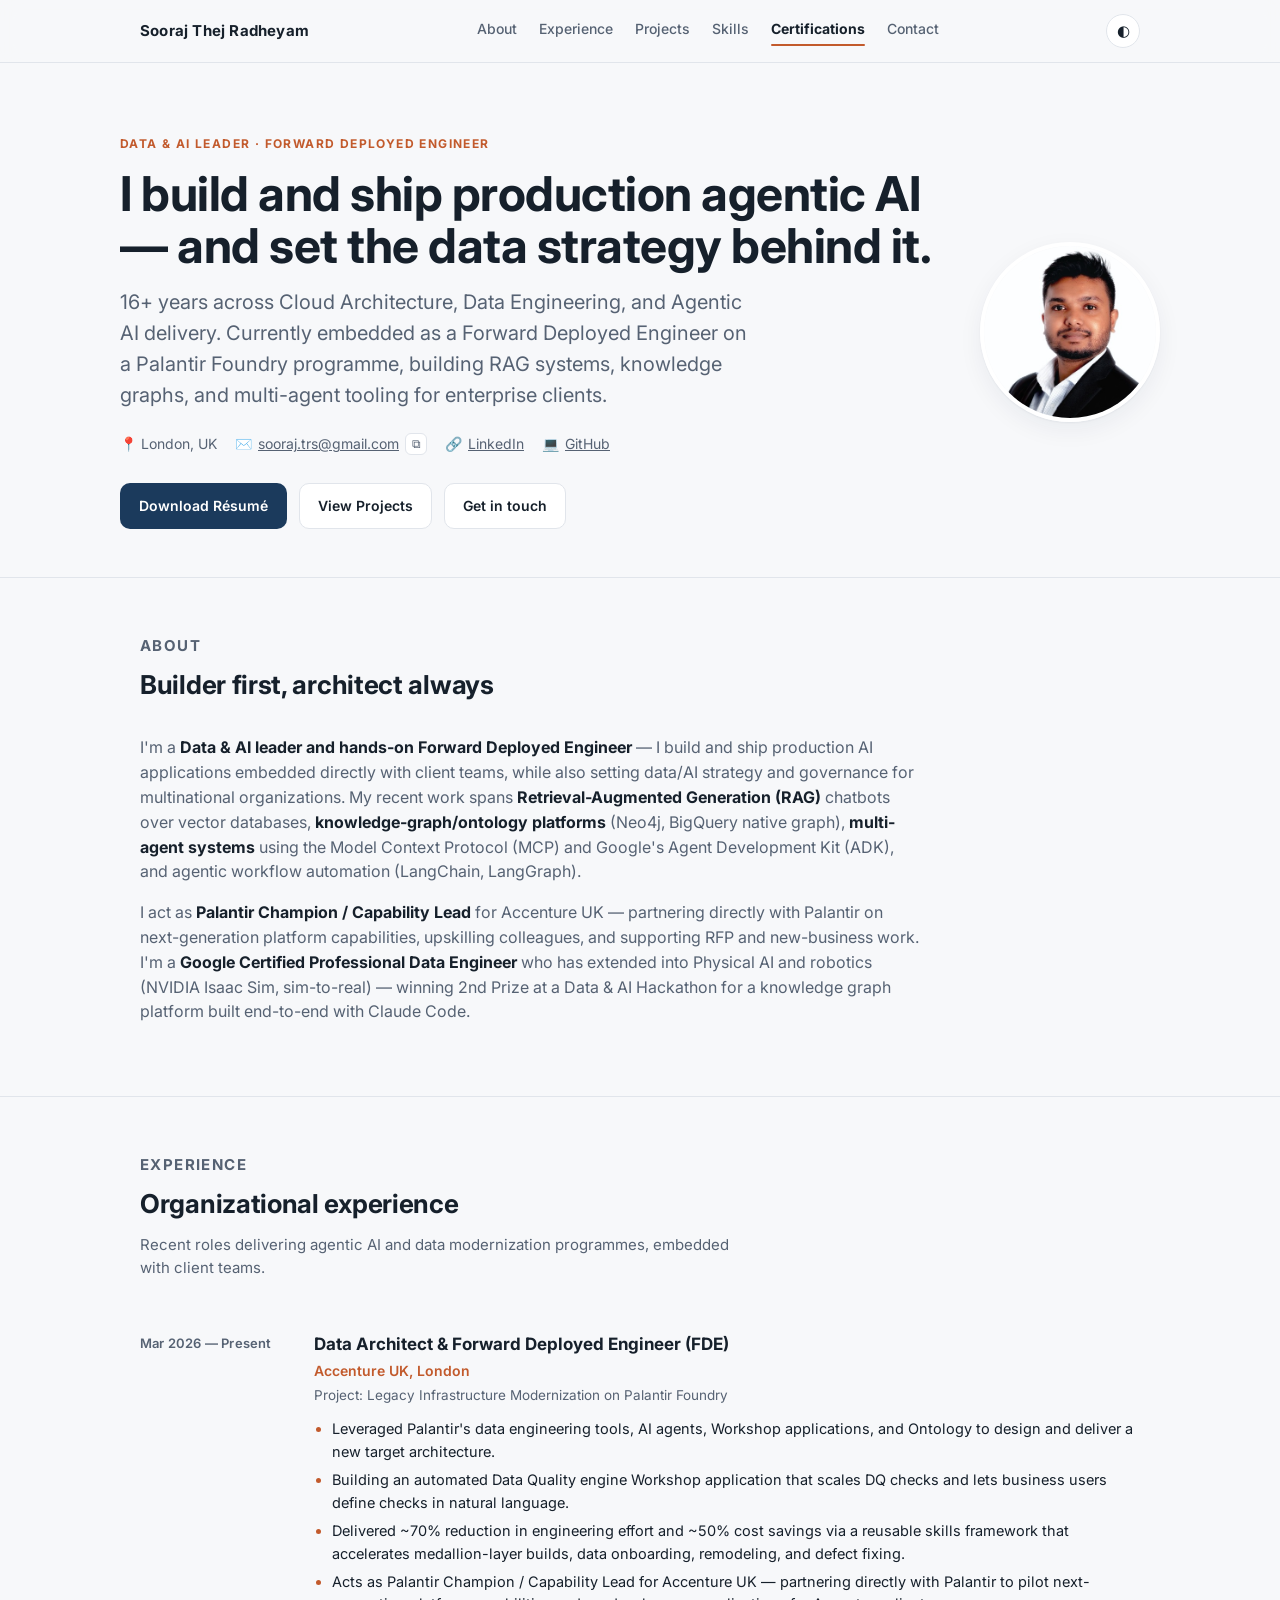
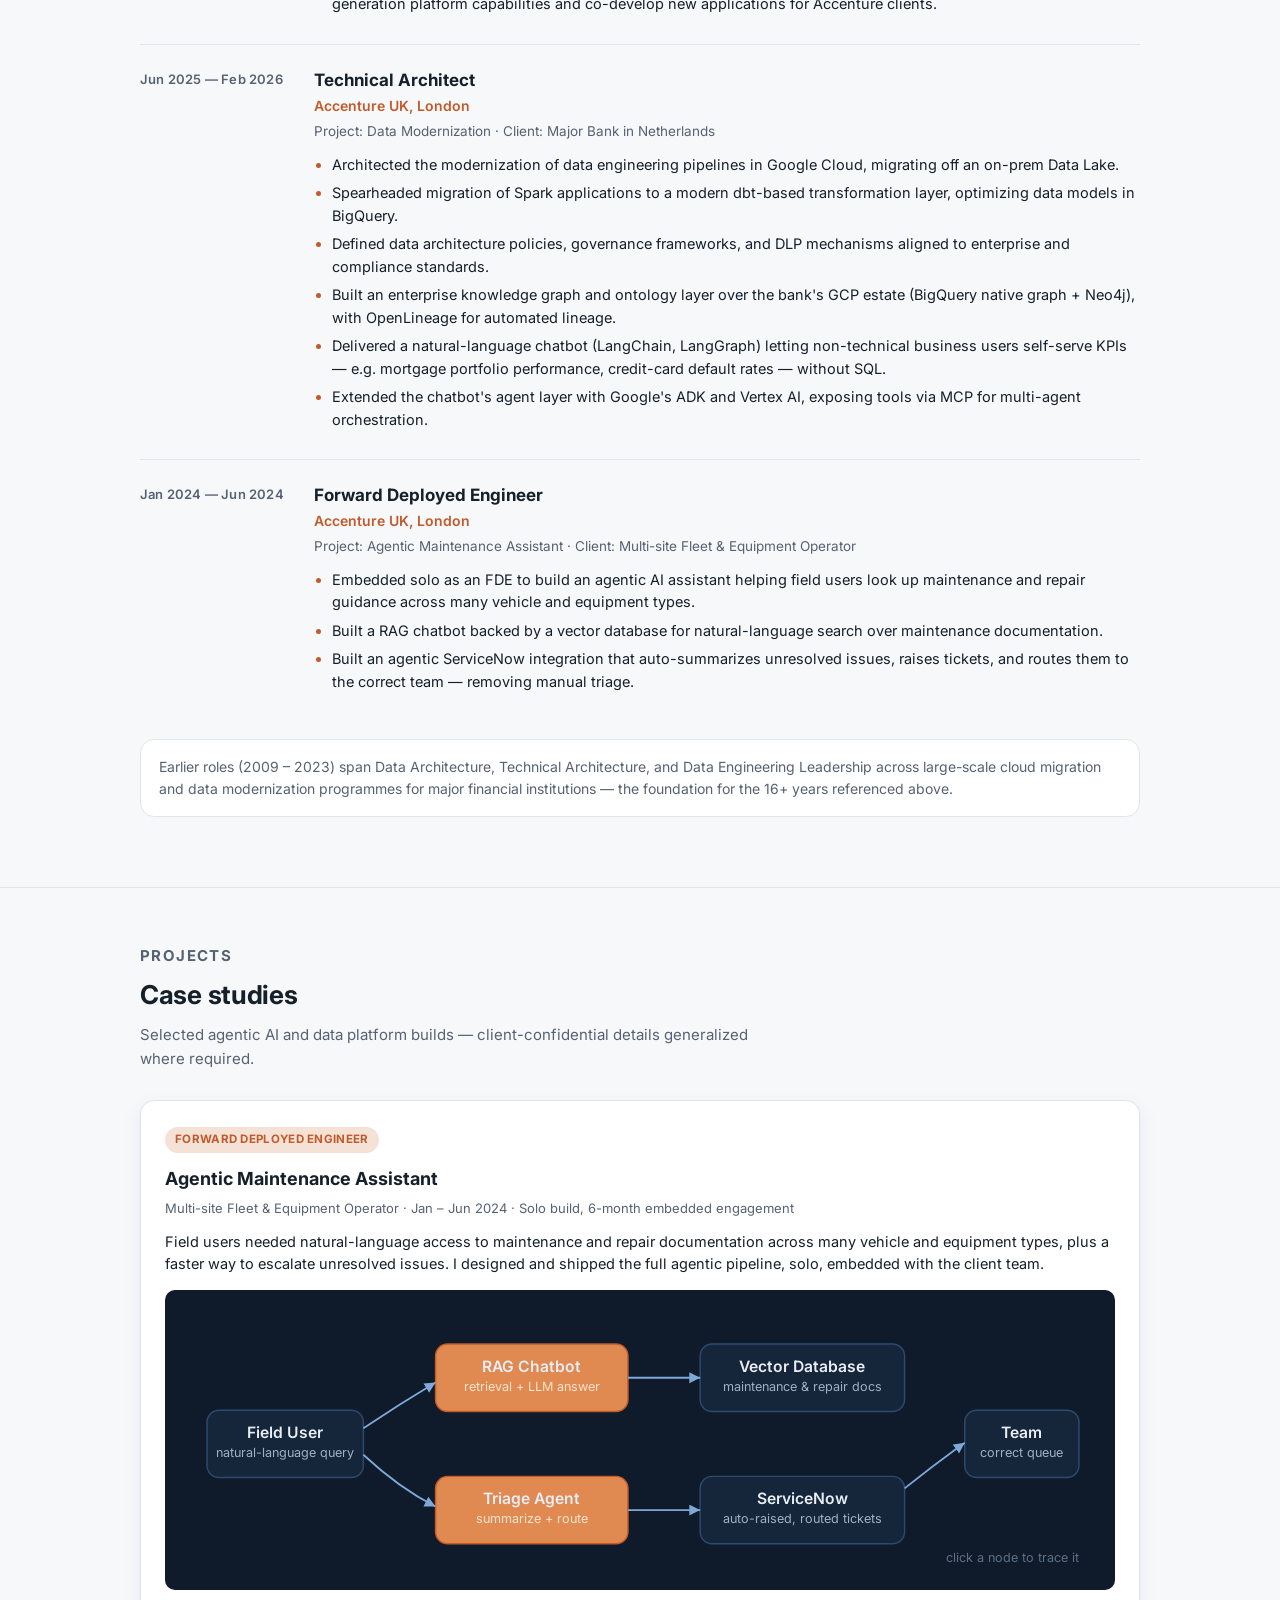
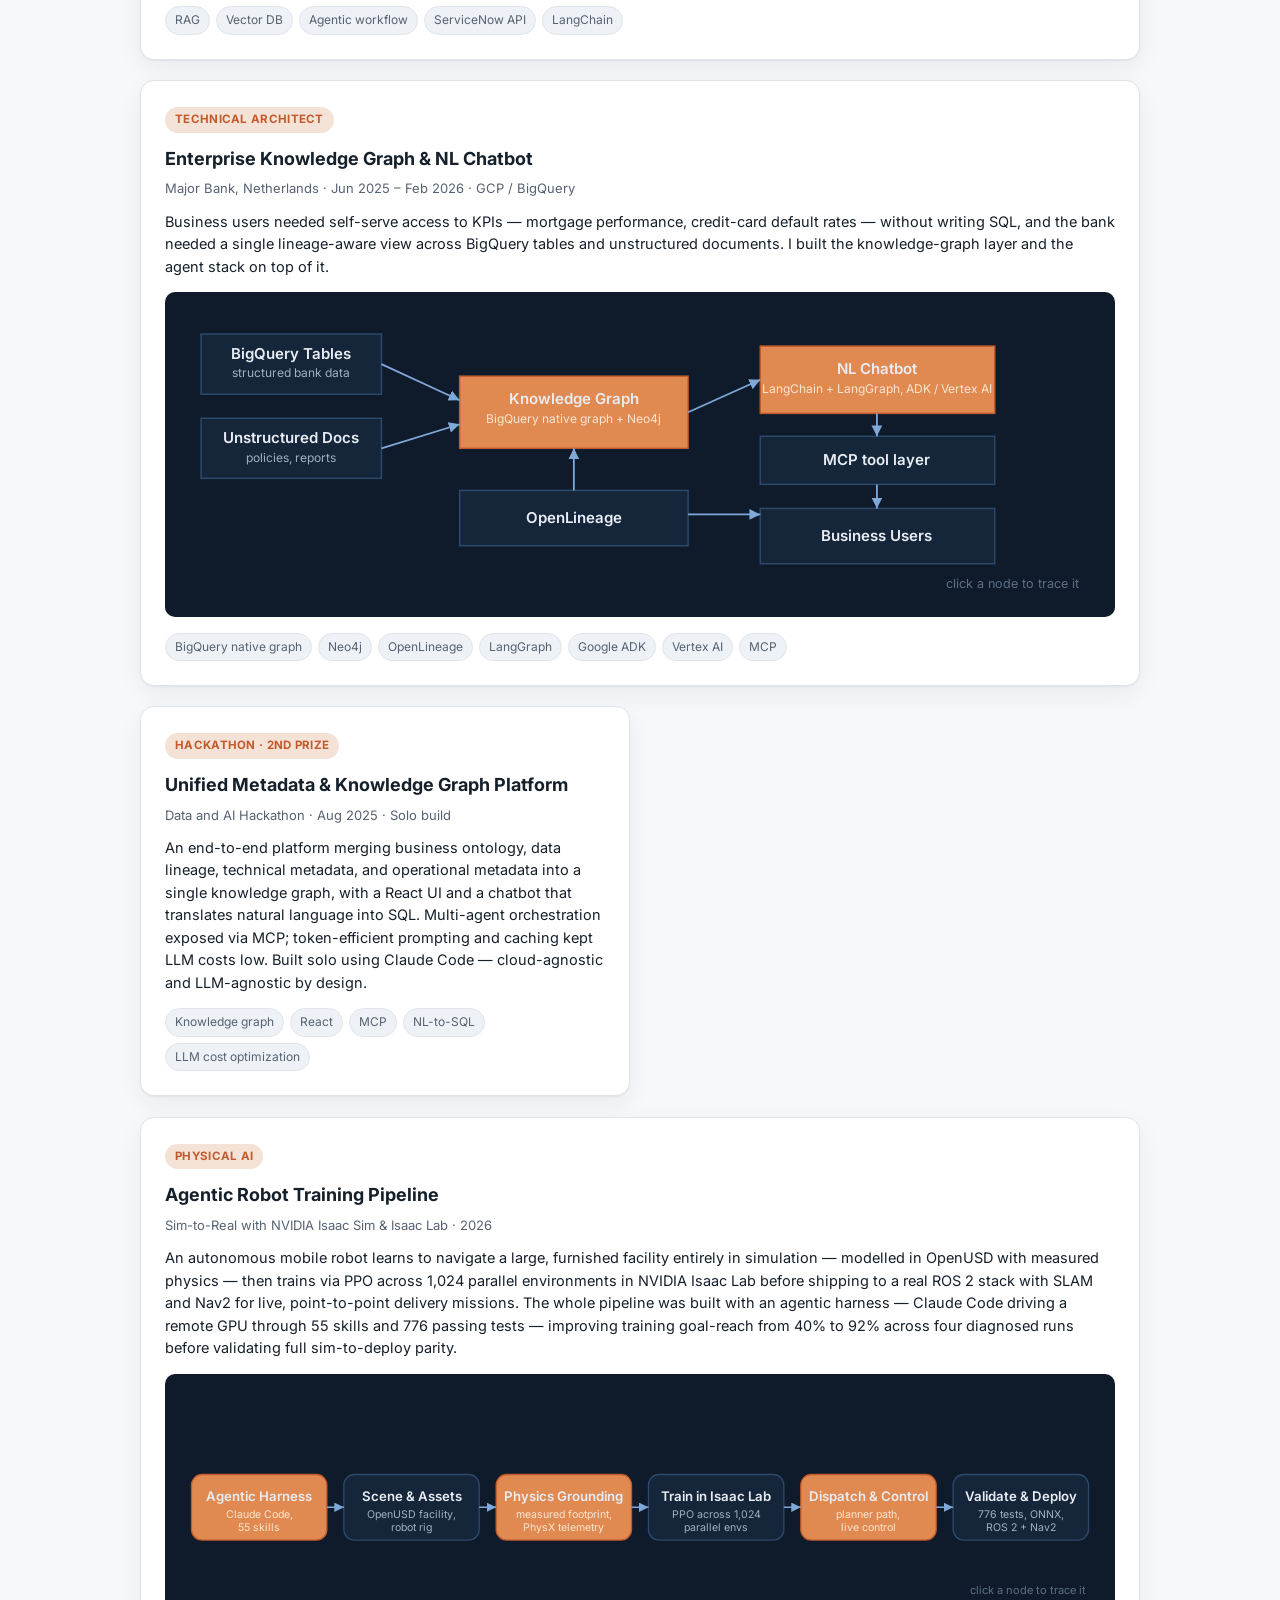
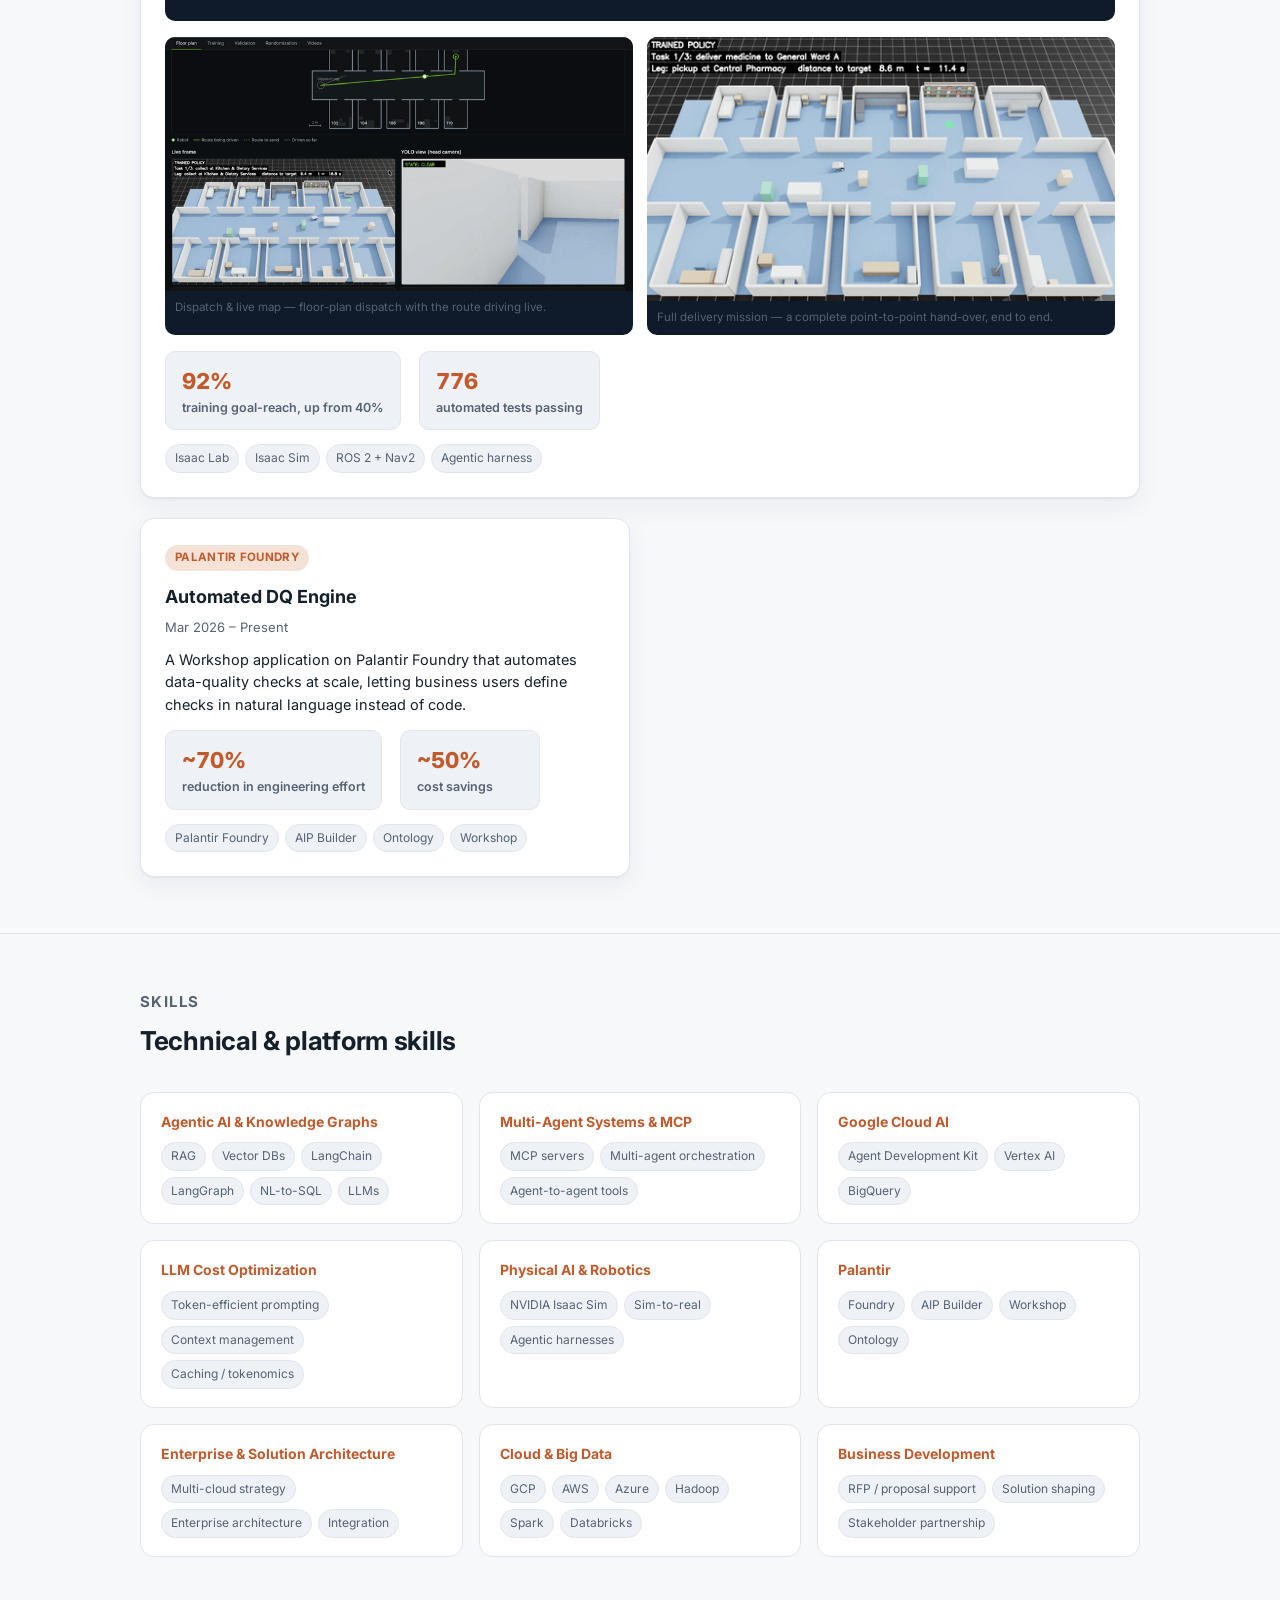
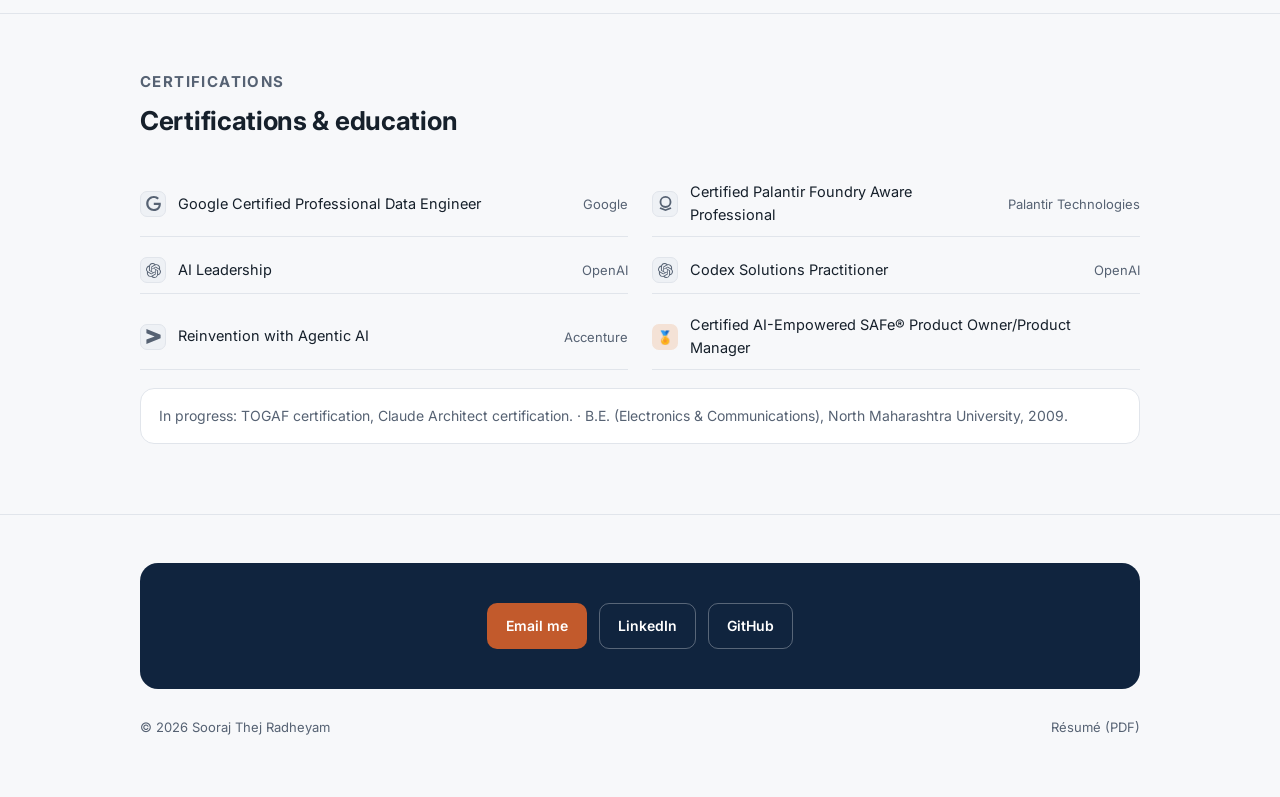
==== index.html @ cfb19b8a "Remove "Let's talk" tagline from contact footer Dropped the heading and role-availability blurb, cen" ====
<!doctype html>
<html lang="en">
<head>
<meta charset="UTF-8" />
<meta name="viewport" content="width=device-width, initial-scale=1" />
<title>Sooraj Thej Radheyam — Data &amp; AI Leader / Forward Deployed Engineer</title>
<meta name="description" content="Portfolio of Sooraj Thej Radheyam: Data &amp; AI leader and Forward Deployed Engineer building agentic AI, knowledge graphs, and cloud data platforms." />
<link rel="preconnect" href="https://fonts.googleapis.com">
<link rel="preconnect" href="https://fonts.gstatic.com" crossorigin>
<link href="https://fonts.googleapis.com/css2?family=Inter:wght@400;500;600;700;800&display=swap" rel="stylesheet">
<link rel="stylesheet" href="styles.css" />
</head>
<body>

<nav class="nav">
  <div class="nav-inner">
    <a class="nav-brand" href="#top">Sooraj Thej Radheyam</a>
    <button class="nav-toggle" id="navToggle" aria-label="Toggle menu">☰</button>
    <ul class="nav-links" id="navLinks">
      <li><a href="#about">About</a></li>
      <li><a href="#experience">Experience</a></li>
      <li><a href="#projects">Projects</a></li>
      <li><a href="#skills">Skills</a></li>
      <li><a href="#certifications">Certifications</a></li>
      <li><a href="#contact">Contact</a></li>
    </ul>
    <button class="theme-toggle" id="themeToggle" aria-label="Toggle dark mode">◐</button>
  </div>
</nav>

<main id="top">

  <section class="hero wrap">
    <div class="hero-grid">
      <div class="hero-copy reveal">
        <p class="eyebrow">Data &amp; AI Leader · Forward Deployed Engineer</p>
        <h1>I build and ship production agentic&nbsp;AI — and set the data strategy behind it.</h1>
        <p class="role">16+ years across Cloud Architecture, Data Engineering, and Agentic AI delivery. Currently embedded as a Forward Deployed Engineer on a Palantir Foundry programme, building RAG systems, knowledge graphs, and multi-agent tooling for enterprise clients.</p>
        <div class="hero-meta">
          <span>📍 London, UK</span>
          <span>✉️ <a href="mailto:sooraj.trs@gmail.com">sooraj.trs@gmail.com</a> <button type="button" class="copy-btn" data-copy="sooraj.trs@gmail.com" aria-label="Copy email address">⧉</button></span>
          <span>🔗 <a href="https://www.linkedin.com/in/sooraj-thej-radheyam/" target="_blank" rel="noopener">LinkedIn</a></span>
          <span>💻 <a href="https://github.com/soorajtrs" target="_blank" rel="noopener">GitHub</a></span>
        </div>
        <div class="hero-actions">
          <a class="btn btn-primary" href="assets/resume.pdf" target="_blank" rel="noopener">Download Résumé</a>
          <a class="btn btn-ghost" href="#projects">View Projects</a>
          <a class="btn btn-ghost" href="#contact">Get in touch</a>
        </div>
      </div>
      <div class="hero-photo reveal" style="transition-delay:.12s;">
        <img src="assets/profile.jpg" alt="Portrait of Sooraj Thej Radheyam" width="220" height="220" />
      </div>
    </div>
  </section>

  <section id="about">
    <div class="wrap">
      <div class="section-head reveal">
        <p class="eyebrow">About</p>
        <h2>Builder first, architect always</h2>
      </div>
      <p class="lede">
        I'm a <strong>Data &amp; AI leader and hands-on Forward Deployed Engineer</strong> — I build and ship
        production AI applications embedded directly with client teams, while also setting data/AI strategy and
        governance for multinational organizations. My recent work spans <strong>Retrieval-Augmented Generation
        (RAG)</strong> chatbots over vector databases, <strong>knowledge-graph/ontology platforms</strong> (Neo4j,
        BigQuery native graph), <strong>multi-agent systems</strong> using the Model Context Protocol (MCP) and
        Google's Agent Development Kit (ADK), and agentic workflow automation (LangChain, LangGraph).
      </p>
      <p class="lede" style="margin-top:14px;">
        I act as <strong>Palantir Champion / Capability Lead</strong> for Accenture UK — partnering directly with
        Palantir on next-generation platform capabilities, upskilling colleagues, and supporting RFP and new-business
        work. I'm a
        <strong>Google Certified Professional Data Engineer</strong> who has extended into Physical AI and robotics
        (NVIDIA Isaac Sim, sim-to-real) — winning 2nd Prize at a Data &amp; AI Hackathon for a knowledge graph
        platform built end-to-end with Claude Code.
      </p>
    </div>
  </section>

  <section id="experience">
    <div class="wrap">
      <div class="section-head reveal">
        <p class="eyebrow">Experience</p>
        <h2>Organizational experience</h2>
        <p>Recent roles delivering agentic AI and data modernization programmes, embedded with client teams.</p>
      </div>

      <div class="timeline">
        <div class="tl-item reveal">
          <div class="tl-date">Mar 2026 — Present</div>
          <div>
            <p class="tl-role">Data Architect &amp; Forward Deployed Engineer (FDE)</p>
            <p class="tl-org">Accenture UK, London</p>
            <p class="tl-client">Project: Legacy Infrastructure Modernization on Palantir Foundry</p>
            <ul>
              <li>Leveraged Palantir's data engineering tools, AI agents, Workshop applications, and Ontology to design and deliver a new target architecture.</li>
              <li>Building an automated Data Quality engine Workshop application that scales DQ checks and lets business users define checks in natural language.</li>
              <li>Delivered ~70% reduction in engineering effort and ~50% cost savings via a reusable skills framework that accelerates medallion-layer builds, data onboarding, remodeling, and defect fixing.</li>
              <li>Acts as Palantir Champion / Capability Lead for Accenture UK — partnering directly with Palantir to pilot next-generation platform capabilities and co-develop new applications for Accenture clients.</li>
            </ul>
          </div>
        </div>

        <div class="tl-item reveal">
          <div class="tl-date">Jun 2025 — Feb 2026</div>
          <div>
            <p class="tl-role">Technical Architect</p>
            <p class="tl-org">Accenture UK, London</p>
            <p class="tl-client">Project: Data Modernization · Client: Major Bank in Netherlands</p>
            <ul>
              <li>Architected the modernization of data engineering pipelines in Google Cloud, migrating off an on-prem Data Lake.</li>
              <li>Spearheaded migration of Spark applications to a modern dbt-based transformation layer, optimizing data models in BigQuery.</li>
              <li>Defined data architecture policies, governance frameworks, and DLP mechanisms aligned to enterprise and compliance standards.</li>
              <li>Built an enterprise knowledge graph and ontology layer over the bank's GCP estate (BigQuery native graph + Neo4j), with OpenLineage for automated lineage.</li>
              <li>Delivered a natural-language chatbot (LangChain, LangGraph) letting non-technical business users self-serve KPIs — e.g. mortgage portfolio performance, credit-card default rates — without SQL.</li>
              <li>Extended the chatbot's agent layer with Google's ADK and Vertex AI, exposing tools via MCP for multi-agent orchestration.</li>
            </ul>
          </div>
        </div>

        <div class="tl-item reveal">
          <div class="tl-date">Jan 2024 — Jun 2024</div>
          <div>
            <p class="tl-role">Forward Deployed Engineer</p>
            <p class="tl-org">Accenture UK, London</p>
            <p class="tl-client">Project: Agentic Maintenance Assistant · Client: Multi-site Fleet &amp; Equipment Operator</p>
            <ul>
              <li>Embedded solo as an FDE to build an agentic AI assistant helping field users look up maintenance and repair guidance across many vehicle and equipment types.</li>
              <li>Built a RAG chatbot backed by a vector database for natural-language search over maintenance documentation.</li>
              <li>Built an agentic ServiceNow integration that auto-summarizes unresolved issues, raises tickets, and routes them to the correct team — removing manual triage.</li>
            </ul>
          </div>
        </div>
      </div>

      <p class="tl-note">Earlier roles (2009 – 2023) span Data Architecture, Technical Architecture, and Data Engineering Leadership across large-scale cloud migration and data modernization programmes for major financial institutions — the foundation for the 16+ years referenced above.</p>
    </div>
  </section>

  <section id="projects">
    <div class="wrap">
      <div class="section-head reveal">
        <p class="eyebrow">Projects</p>
        <h2>Case studies</h2>
        <p>Selected agentic AI and data platform builds — client-confidential details generalized where required.</p>
      </div>

      <div class="project-grid">

        <div class="card diagram-card reveal">
          <span class="card-tag">Forward Deployed Engineer</span>
          <h3>Agentic Maintenance Assistant</h3>
          <p class="meta">Multi-site Fleet &amp; Equipment Operator · Jan – Jun 2024 · Solo build, 6-month embedded engagement</p>
          <p>Field users needed natural-language access to maintenance and repair documentation across many vehicle and equipment types, plus a faster way to escalate unresolved issues. I designed and shipped the full agentic pipeline, solo, embedded with the client team.</p>

          <div class="diagram-wrap">
            <svg viewBox="0 0 760 220" xmlns="http://www.w3.org/2000/svg" role="img" aria-label="Architecture: field user queries a RAG chatbot backed by a vector database, and unresolved issues flow through an agent into ServiceNow">
              <defs>
                <marker id="arrow1" markerWidth="8" markerHeight="8" refX="6" refY="3" orient="auto"><path d="M0,0 L6,3 L0,6 Z" fill="#7fa8d9"/></marker>
              </defs>
              <style>
                .box{fill:#16263a;stroke:#2c4a6e;stroke-width:1.2;rx:10;}
                .lbl{fill:#e8edf4;font-family:Inter,sans-serif;font-size:13px;font-weight:600;}
                .sub{fill:#9fb0c3;font-family:Inter,sans-serif;font-size:10.5px;}
                .edge{stroke:#7fa8d9;stroke-width:1.5;fill:none;marker-end:url(#arrow1);}
                .accent{fill:#e08a52;stroke:#c25a2c;}
                .subA{fill:#fbe4cf;font-family:Inter,sans-serif;font-size:10.5px;}
              </style>

              <g class="dnode" data-id="n1" tabindex="0" role="button" aria-pressed="false">
                <rect x="20" y="85" width="130" height="56" class="box"/>
                <text x="85" y="108" class="lbl" text-anchor="middle">Field User</text>
                <text x="85" y="124" class="sub" text-anchor="middle">natural-language query</text>
              </g>

              <g class="dnode" data-id="n2" tabindex="0" role="button" aria-pressed="false">
                <rect x="210" y="30" width="160" height="56" class="box accent"/>
                <text x="290" y="53" class="lbl" text-anchor="middle">RAG Chatbot</text>
                <text x="290" y="69" class="subA" text-anchor="middle">retrieval + LLM answer</text>
              </g>

              <g class="dnode" data-id="n3" tabindex="0" role="button" aria-pressed="false">
                <rect x="430" y="30" width="170" height="56" class="box"/>
                <text x="515" y="53" class="lbl" text-anchor="middle">Vector Database</text>
                <text x="515" y="69" class="sub" text-anchor="middle">maintenance &amp; repair docs</text>
              </g>

              <g class="dnode" data-id="n4" tabindex="0" role="button" aria-pressed="false">
                <rect x="210" y="140" width="160" height="56" class="box accent"/>
                <text x="290" y="163" class="lbl" text-anchor="middle">Triage Agent</text>
                <text x="290" y="179" class="subA" text-anchor="middle">summarize + route</text>
              </g>

              <g class="dnode" data-id="n5" tabindex="0" role="button" aria-pressed="false">
                <rect x="430" y="140" width="170" height="56" class="box"/>
                <text x="515" y="163" class="lbl" text-anchor="middle">ServiceNow</text>
                <text x="515" y="179" class="sub" text-anchor="middle">auto-raised, routed tickets</text>
              </g>

              <g class="dnode" data-id="n6" tabindex="0" role="button" aria-pressed="false">
                <rect x="650" y="85" width="95" height="56" class="box"/>
                <text x="697" y="108" class="lbl" text-anchor="middle">Team</text>
                <text x="697" y="124" class="sub" text-anchor="middle">correct queue</text>
              </g>

              <path d="M150,100 Q180,80 210,62" data-from="n1" data-to="n2" class="edge dline"/>
              <path d="M150,122 Q180,150 210,165" data-from="n1" data-to="n4" class="edge dline"/>
              <path d="M370,58 L430,58" data-from="n2" data-to="n3" class="edge dline"/>
              <path d="M370,168 L430,168" data-from="n4" data-to="n5" class="edge dline"/>
              <path d="M600,150 Q625,130 650,112" data-from="n5" data-to="n6" class="edge dline"/>
              <text x="745" y="211" text-anchor="end" class="diagram-hint">click a node to trace it</text>
            </svg>
          </div>

          <div class="pill-row">
            <span class="pill">RAG</span><span class="pill">Vector DB</span><span class="pill">Agentic workflow</span><span class="pill">ServiceNow API</span><span class="pill">LangChain</span>
          </div>
        </div>

        <div class="card diagram-card reveal">
          <span class="card-tag">Technical Architect</span>
          <h3>Enterprise Knowledge Graph &amp; NL Chatbot</h3>
          <p class="meta">Major Bank, Netherlands · Jun 2025 – Feb 2026 · GCP / BigQuery</p>
          <p>Business users needed self-serve access to KPIs — mortgage performance, credit-card default rates — without writing SQL, and the bank needed a single lineage-aware view across BigQuery tables and unstructured documents. I built the knowledge-graph layer and the agent stack on top of it.</p>

          <div class="diagram-wrap">
            <svg viewBox="0 0 760 240" xmlns="http://www.w3.org/2000/svg" role="img" aria-label="Architecture: BigQuery tables and documents feed a knowledge graph built on BigQuery native graph and Neo4j, with OpenLineage tracking lineage, serving a LangGraph chatbot exposed via MCP to business users">
              <defs>
                <marker id="arrow2" markerWidth="8" markerHeight="8" refX="6" refY="3" orient="auto"><path d="M0,0 L6,3 L0,6 Z" fill="#7fa8d9"/></marker>
              </defs>
              <style>
                .box2{fill:#16263a;stroke:#2c4a6e;stroke-width:1.2;}
                .lbl2{fill:#e8edf4;font-family:Inter,sans-serif;font-size:12.5px;font-weight:600;}
                .sub2{fill:#9fb0c3;font-family:Inter,sans-serif;font-size:10px;}
                .edge2{stroke:#7fa8d9;stroke-width:1.5;fill:none;marker-end:url(#arrow2);}
                .accent2{fill:#e08a52;stroke:#c25a2c;}
                .sub2A{fill:#fbe4cf;font-family:Inter,sans-serif;font-size:10px;}
              </style>

              <g class="dnode" data-id="n1" tabindex="0" role="button" aria-pressed="false">
                <rect x="15" y="20" width="150" height="50" class="box2"/>
                <text x="90" y="41" class="lbl2" text-anchor="middle">BigQuery Tables</text>
                <text x="90" y="56" class="sub2" text-anchor="middle">structured bank data</text>
              </g>

              <g class="dnode" data-id="n2" tabindex="0" role="button" aria-pressed="false">
                <rect x="15" y="90" width="150" height="50" class="box2"/>
                <text x="90" y="111" class="lbl2" text-anchor="middle">Unstructured Docs</text>
                <text x="90" y="126" class="sub2" text-anchor="middle">policies, reports</text>
              </g>

              <g class="dnode" data-id="n3" tabindex="0" role="button" aria-pressed="false">
                <rect x="230" y="55" width="190" height="60" class="box2 accent2"/>
                <text x="325" y="78" class="lbl2" text-anchor="middle">Knowledge Graph</text>
                <text x="325" y="94" class="sub2A" text-anchor="middle">BigQuery native graph + Neo4j</text>
              </g>

              <g class="dnode" data-id="n4" tabindex="0" role="button" aria-pressed="false">
                <rect x="230" y="150" width="190" height="46" class="box2"/>
                <text x="325" y="177" class="lbl2" text-anchor="middle">OpenLineage</text>
                <text x="325" y="150" class="sub2" text-anchor="middle"> </text>
              </g>

              <g class="dnode" data-id="n5" tabindex="0" role="button" aria-pressed="false">
                <rect x="480" y="30" width="195" height="56" class="box2 accent2"/>
                <text x="577" y="53" class="lbl2" text-anchor="middle">NL Chatbot</text>
                <text x="577" y="69" class="sub2A" text-anchor="middle">LangChain + LangGraph, ADK / Vertex AI</text>
              </g>

              <g class="dnode" data-id="n6" tabindex="0" role="button" aria-pressed="false">
                <rect x="480" y="105" width="195" height="40" class="box2"/>
                <text x="577" y="129" class="lbl2" text-anchor="middle">MCP tool layer</text>
              </g>

              <g class="dnode" data-id="n7" tabindex="0" role="button" aria-pressed="false">
                <rect x="480" y="165" width="195" height="46" class="box2"/>
                <text x="577" y="192" class="lbl2" text-anchor="middle">Business Users</text>
                <text x="577" y="177" class="sub2" text-anchor="middle"> </text>
              </g>

              <path d="M165,45 L230,75" data-from="n1" data-to="n3" class="edge2 dline"/>
              <path d="M165,115 L230,95" data-from="n2" data-to="n3" class="edge2 dline"/>
              <path d="M420,85 L480,58" data-from="n3" data-to="n5" class="edge2 dline"/>
              <path d="M325,150 L325,115" data-from="n4" data-to="n3" class="edge2 dline"/>
              <path d="M420,170 L480,170" data-from="n4" data-to="n7" class="edge2 dline"/>
              <path d="M577,86 L577,105" data-from="n5" data-to="n6" class="edge2 dline"/>
              <path d="M577,145 L577,165" data-from="n6" data-to="n7" class="edge2 dline"/>
              <text x="745" y="231" text-anchor="end" class="diagram-hint">click a node to trace it</text>
            </svg>
          </div>

          <div class="pill-row">
            <span class="pill">BigQuery native graph</span><span class="pill">Neo4j</span><span class="pill">OpenLineage</span><span class="pill">LangGraph</span><span class="pill">Google ADK</span><span class="pill">Vertex AI</span><span class="pill">MCP</span>
          </div>
        </div>

        <div class="card reveal">
          <span class="card-tag">Hackathon · 2nd Prize</span>
          <h3>Unified Metadata &amp; Knowledge Graph Platform</h3>
          <p class="meta">Data and AI Hackathon · Aug 2025 · Solo build</p>
          <p>An end-to-end platform merging business ontology, data lineage, technical metadata, and operational metadata into a single knowledge graph, with a React UI and a chatbot that translates natural language into SQL. Multi-agent orchestration exposed via MCP; token-efficient prompting and caching kept LLM costs low. Built solo using Claude Code — cloud-agnostic and LLM-agnostic by design.</p>
          <div class="pill-row">
            <span class="pill">Knowledge graph</span><span class="pill">React</span><span class="pill">MCP</span><span class="pill">NL-to-SQL</span><span class="pill">LLM cost optimization</span>
          </div>
        </div>

        <div class="card diagram-card reveal">
          <span class="card-tag">Physical AI</span>
          <h3>Agentic Robot Training Pipeline</h3>
          <p class="meta">Sim-to-Real with NVIDIA Isaac Sim &amp; Isaac Lab · 2026</p>
          <p>An autonomous mobile robot learns to navigate a large, furnished facility entirely in simulation — modelled in OpenUSD with measured physics — then trains via PPO across 1,024 parallel environments in NVIDIA Isaac Lab before shipping to a real ROS&nbsp;2 stack with SLAM and Nav2 for live, point-to-point delivery missions. The whole pipeline was built with an agentic harness — Claude Code driving a remote GPU through 55 skills and 776 passing tests — improving training goal-reach from 40% to 92% across four diagnosed runs before validating full sim-to-deploy parity.</p>

          <div class="diagram-wrap">
            <svg viewBox="0 0 864 200" xmlns="http://www.w3.org/2000/svg" role="img" aria-label="Process flow: an agentic harness of Claude Code and skills drives scene and asset creation, physics grounding, training in Isaac Lab, dispatch and control, then validation and deployment">
              <defs>
                <marker id="arrow3" markerWidth="8" markerHeight="8" refX="6" refY="3" orient="auto"><path d="M0,0 L6,3 L0,6 Z" fill="#7fa8d9"/></marker>
              </defs>
              <style>
                .box3{fill:#16263a;stroke:#2c4a6e;stroke-width:1.2;}
                .lbl3{fill:#e8edf4;font-family:Inter,sans-serif;font-size:12.5px;font-weight:600;}
                .sub3{fill:#9fb0c3;font-family:Inter,sans-serif;font-size:10px;}
                .sub3A{fill:#fbe4cf;font-family:Inter,sans-serif;font-size:10px;}
                .edge3{stroke:#7fa8d9;stroke-width:1.5;fill:none;marker-end:url(#arrow3);}
                .accent3{fill:#e08a52;stroke:#c25a2c;}
              </style>

              <g class="dnode" data-id="n1" tabindex="0" role="button" aria-pressed="false">
                <rect x="8" y="78" width="128" height="62" rx="10" class="box3 accent3"/>
                <text x="72" y="103" class="lbl3" text-anchor="middle">Agentic Harness</text>
                <text x="72" y="119" class="sub3A" text-anchor="middle">Claude Code,</text>
                <text x="72" y="131" class="sub3A" text-anchor="middle">55 skills</text>
              </g>

              <g class="dnode" data-id="n2" tabindex="0" role="button" aria-pressed="false">
                <rect x="152" y="78" width="128" height="62" rx="10" class="box3"/>
                <text x="216" y="103" class="lbl3" text-anchor="middle">Scene &amp; Assets</text>
                <text x="216" y="119" class="sub3" text-anchor="middle">OpenUSD facility,</text>
                <text x="216" y="131" class="sub3" text-anchor="middle">robot rig</text>
              </g>

              <g class="dnode" data-id="n3" tabindex="0" role="button" aria-pressed="false">
                <rect x="296" y="78" width="128" height="62" rx="10" class="box3 accent3"/>
                <text x="360" y="103" class="lbl3" text-anchor="middle">Physics Grounding</text>
                <text x="360" y="119" class="sub3A" text-anchor="middle">measured footprint,</text>
                <text x="360" y="131" class="sub3A" text-anchor="middle">PhysX telemetry</text>
              </g>

              <g class="dnode" data-id="n4" tabindex="0" role="button" aria-pressed="false">
                <rect x="440" y="78" width="128" height="62" rx="10" class="box3"/>
                <text x="504" y="103" class="lbl3" text-anchor="middle">Train in Isaac Lab</text>
                <text x="504" y="119" class="sub3" text-anchor="middle">PPO across 1,024</text>
                <text x="504" y="131" class="sub3" text-anchor="middle">parallel envs</text>
              </g>

              <g class="dnode" data-id="n5" tabindex="0" role="button" aria-pressed="false">
                <rect x="584" y="78" width="128" height="62" rx="10" class="box3 accent3"/>
                <text x="648" y="103" class="lbl3" text-anchor="middle">Dispatch &amp; Control</text>
                <text x="648" y="119" class="sub3A" text-anchor="middle">planner path,</text>
                <text x="648" y="131" class="sub3A" text-anchor="middle">live control</text>
              </g>

              <g class="dnode" data-id="n6" tabindex="0" role="button" aria-pressed="false">
                <rect x="728" y="78" width="128" height="62" rx="10" class="box3"/>
                <text x="792" y="103" class="lbl3" text-anchor="middle">Validate &amp; Deploy</text>
                <text x="792" y="119" class="sub3" text-anchor="middle">776 tests, ONNX,</text>
                <text x="792" y="131" class="sub3" text-anchor="middle">ROS 2 + Nav2</text>
              </g>

              <path d="M136,109 L152,109" data-from="n1" data-to="n2" class="edge3 dline"/>
              <path d="M280,109 L296,109" data-from="n2" data-to="n3" class="edge3 dline"/>
              <path d="M424,109 L440,109" data-from="n3" data-to="n4" class="edge3 dline"/>
              <path d="M568,109 L584,109" data-from="n4" data-to="n5" class="edge3 dline"/>
              <path d="M712,109 L728,109" data-from="n5" data-to="n6" class="edge3 dline"/>
              <text x="854" y="191" text-anchor="end" class="diagram-hint">click a node to trace it</text>
            </svg>
          </div>

          <div class="mini-gallery">
            <figure>
              <img src="assets/robot-training/control_centre_dispatch.gif" alt="Control centre dispatch and live map" loading="lazy">
              <figcaption>Dispatch &amp; live map — floor-plan dispatch with the route driving live.</figcaption>
            </figure>
            <figure>
              <img src="assets/robot-training/mission_delivery.gif" alt="Full delivery mission" loading="lazy">
              <figcaption>Full delivery mission — a complete point-to-point hand-over, end to end.</figcaption>
            </figure>
          </div>

          <div class="impact-row">
            <div class="impact"><div class="num counter" data-prefix="" data-target="92" data-suffix="%">0%</div><div class="lbl">training goal-reach, up from 40%</div></div>
            <div class="impact"><div class="num counter" data-prefix="" data-target="776" data-suffix="">0</div><div class="lbl">automated tests passing</div></div>
          </div>
          <div class="pill-row" style="margin-top:14px;">
            <span class="pill">Isaac Lab</span><span class="pill">Isaac Sim</span><span class="pill">ROS 2 + Nav2</span><span class="pill">Agentic harness</span>
          </div>
        </div>

        <div class="card reveal">
          <span class="card-tag">Palantir Foundry</span>
          <h3>Automated DQ Engine</h3>
          <p class="meta">Mar 2026 – Present</p>
          <p>A Workshop application on Palantir Foundry that automates data-quality checks at scale, letting business users define checks in natural language instead of code.</p>
          <div class="impact-row">
            <div class="impact"><div class="num counter" data-prefix="~" data-target="70" data-suffix="%">0%</div><div class="lbl">reduction in engineering effort</div></div>
            <div class="impact"><div class="num counter" data-prefix="~" data-target="50" data-suffix="%">0%</div><div class="lbl">cost savings</div></div>
          </div>
          <div class="pill-row" style="margin-top:14px;">
            <span class="pill">Palantir Foundry</span><span class="pill">AIP Builder</span><span class="pill">Ontology</span><span class="pill">Workshop</span>
          </div>
        </div>

      </div>
    </div>
  </section>

  <section id="skills">
    <div class="wrap">
      <div class="section-head reveal">
        <p class="eyebrow">Skills</p>
        <h2>Technical &amp; platform skills</h2>
      </div>
      <div class="skills-grid">
        <div class="skill-group reveal">
          <h4>Agentic AI &amp; Knowledge Graphs</h4>
          <div class="pill-row">
            <span class="pill">RAG</span><span class="pill">Vector DBs</span><span class="pill">LangChain</span><span class="pill">LangGraph</span><span class="pill">NL-to-SQL</span><span class="pill">LLMs</span>
          </div>
        </div>
        <div class="skill-group reveal">
          <h4>Multi-Agent Systems &amp; MCP</h4>
          <div class="pill-row">
            <span class="pill">MCP servers</span><span class="pill">Multi-agent orchestration</span><span class="pill">Agent-to-agent tools</span>
          </div>
        </div>
        <div class="skill-group reveal">
          <h4>Google Cloud AI</h4>
          <div class="pill-row">
            <span class="pill">Agent Development Kit</span><span class="pill">Vertex AI</span><span class="pill">BigQuery</span>
          </div>
        </div>
        <div class="skill-group reveal">
          <h4>LLM Cost Optimization</h4>
          <div class="pill-row">
            <span class="pill">Token-efficient prompting</span><span class="pill">Context management</span><span class="pill">Caching / tokenomics</span>
          </div>
        </div>
        <div class="skill-group reveal">
          <h4>Physical AI &amp; Robotics</h4>
          <div class="pill-row">
            <span class="pill">NVIDIA Isaac Sim</span><span class="pill">Sim-to-real</span><span class="pill">Agentic harnesses</span>
          </div>
        </div>
        <div class="skill-group reveal">
          <h4>Palantir</h4>
          <div class="pill-row">
            <span class="pill">Foundry</span><span class="pill">AIP Builder</span><span class="pill">Workshop</span><span class="pill">Ontology</span>
          </div>
        </div>
        <div class="skill-group reveal">
          <h4>Enterprise &amp; Solution Architecture</h4>
          <div class="pill-row">
            <span class="pill">Multi-cloud strategy</span><span class="pill">Enterprise architecture</span><span class="pill">Integration</span>
          </div>
        </div>
        <div class="skill-group reveal">
          <h4>Cloud &amp; Big Data</h4>
          <div class="pill-row">
            <span class="pill">GCP</span><span class="pill">AWS</span><span class="pill">Azure</span><span class="pill">Hadoop</span><span class="pill">Spark</span><span class="pill">Databricks</span>
          </div>
        </div>
        <div class="skill-group reveal">
          <h4>Business Development</h4>
          <div class="pill-row">
            <span class="pill">RFP / proposal support</span><span class="pill">Solution shaping</span><span class="pill">Stakeholder partnership</span>
          </div>
        </div>
      </div>
    </div>
  </section>

  <section id="certifications">
    <div class="wrap">
      <div class="section-head reveal">
        <p class="eyebrow">Certifications</p>
        <h2>Certifications &amp; education</h2>
      </div>
      <ul class="cert-list">
        <li>
          <span class="cert-logo" aria-hidden="true"><svg role="img" viewBox="0 0 24 24" xmlns="http://www.w3.org/2000/svg" fill="currentColor"><title>Google</title><path d="M12.48 10.92v3.28h7.84c-.24 1.84-.853 3.187-1.787 4.133-1.147 1.147-2.933 2.4-6.053 2.4-4.827 0-8.6-3.893-8.6-8.72s3.773-8.72 8.6-8.72c2.6 0 4.507 1.027 5.907 2.347l2.307-2.307C18.747 1.44 16.133 0 12.48 0 5.867 0 .307 5.387.307 12s5.56 12 12.173 12c3.573 0 6.267-1.173 8.373-3.36 2.16-2.16 2.84-5.213 2.84-7.667 0-.76-.053-1.467-.173-2.053H12.48z"/></svg></span>
          <span class="cert-name">Google Certified Professional Data Engineer</span>
          <span class="org">Google</span>
        </li>
        <li>
          <span class="cert-logo" aria-hidden="true"><svg role="img" viewBox="0 0 24 24" xmlns="http://www.w3.org/2000/svg" fill="currentColor"><title>Palantir</title><path d="M20.147 18L12 21.178 3.853 18 2.5 20.343 12 24l9.5-3.657L20.147 18zM12 0a9.5 9.5 0 1 0 0 19 9.5 9.5 0 0 0 0-19zm0 16.078a6.568 6.568 0 1 1 0-13.136 6.568 6.568 0 0 1 0 13.136z"/></svg></span>
          <span class="cert-name">Certified Palantir Foundry Aware Professional</span>
          <span class="org">Palantir Technologies</span>
        </li>
        <li>
          <span class="cert-logo" aria-hidden="true"><svg role="img" viewBox="0 0 24 24" xmlns="http://www.w3.org/2000/svg" fill="currentColor"><title>OpenAI</title><path d="M22.2819 9.8211a5.9847 5.9847 0 0 0-.5157-4.9108 6.0462 6.0462 0 0 0-6.5098-2.9A6.0651 6.0651 0 0 0 4.9807 4.1818a5.9847 5.9847 0 0 0-3.9977 2.9 6.0462 6.0462 0 0 0 .7427 7.0966 5.98 5.98 0 0 0 .511 4.9107 6.051 6.051 0 0 0 6.5146 2.9001A5.9847 5.9847 0 0 0 13.2599 24a6.0557 6.0557 0 0 0 5.7718-4.2058 5.9894 5.9894 0 0 0 3.9977-2.9001 6.0557 6.0557 0 0 0-.7475-7.0729zm-9.022 12.6081a4.4755 4.4755 0 0 1-2.8764-1.0408l.1419-.0804 4.7783-2.7582a.7948.7948 0 0 0 .3927-.6813v-6.7369l2.02 1.1686a.071.071 0 0 1 .038.052v5.5826a4.504 4.504 0 0 1-4.4945 4.4944zm-9.6607-4.1254a4.4708 4.4708 0 0 1-.5346-3.0137l.142.0852 4.783 2.7582a.7712.7712 0 0 0 .7806 0l5.8428-3.3685v2.3324a.0804.0804 0 0 1-.0332.0615L9.74 19.9502a4.4992 4.4992 0 0 1-6.1408-1.6464zM2.3408 7.8956a4.485 4.485 0 0 1 2.3655-1.9728V11.6a.7664.7664 0 0 0 .3879.6765l5.8144 3.3543-2.0201 1.1685a.0757.0757 0 0 1-.071 0l-4.8303-2.7865A4.504 4.504 0 0 1 2.3408 7.872zm16.5963 3.8558L13.1038 8.364 15.1192 7.2a.0757.0757 0 0 1 .071 0l4.8303 2.7913a4.4944 4.4944 0 0 1-.6765 8.1042v-5.6772a.79.79 0 0 0-.407-.667zm2.0107-3.0231l-.142-.0852-4.7735-2.7818a.7759.7759 0 0 0-.7854 0L9.409 9.2297V6.8974a.0662.0662 0 0 1 .0284-.0615l4.8303-2.7866a4.4992 4.4992 0 0 1 6.6802 4.66zM8.3065 12.863l-2.02-1.1638a.0804.0804 0 0 1-.038-.0567V6.0742a4.4992 4.4992 0 0 1 7.3757-3.4537l-.142.0805L8.704 5.459a.7948.7948 0 0 0-.3927.6813zm1.0976-2.3654l2.602-1.4998 2.6069 1.4998v2.9994l-2.5974 1.4997-2.6067-1.4997Z"/></svg></span>
          <span class="cert-name">AI Leadership</span>
          <span class="org">OpenAI</span>
        </li>
        <li>
          <span class="cert-logo" aria-hidden="true"><svg role="img" viewBox="0 0 24 24" xmlns="http://www.w3.org/2000/svg" fill="currentColor"><title>OpenAI</title><path d="M22.2819 9.8211a5.9847 5.9847 0 0 0-.5157-4.9108 6.0462 6.0462 0 0 0-6.5098-2.9A6.0651 6.0651 0 0 0 4.9807 4.1818a5.9847 5.9847 0 0 0-3.9977 2.9 6.0462 6.0462 0 0 0 .7427 7.0966 5.98 5.98 0 0 0 .511 4.9107 6.051 6.051 0 0 0 6.5146 2.9001A5.9847 5.9847 0 0 0 13.2599 24a6.0557 6.0557 0 0 0 5.7718-4.2058 5.9894 5.9894 0 0 0 3.9977-2.9001 6.0557 6.0557 0 0 0-.7475-7.0729zm-9.022 12.6081a4.4755 4.4755 0 0 1-2.8764-1.0408l.1419-.0804 4.7783-2.7582a.7948.7948 0 0 0 .3927-.6813v-6.7369l2.02 1.1686a.071.071 0 0 1 .038.052v5.5826a4.504 4.504 0 0 1-4.4945 4.4944zm-9.6607-4.1254a4.4708 4.4708 0 0 1-.5346-3.0137l.142.0852 4.783 2.7582a.7712.7712 0 0 0 .7806 0l5.8428-3.3685v2.3324a.0804.0804 0 0 1-.0332.0615L9.74 19.9502a4.4992 4.4992 0 0 1-6.1408-1.6464zM2.3408 7.8956a4.485 4.485 0 0 1 2.3655-1.9728V11.6a.7664.7664 0 0 0 .3879.6765l5.8144 3.3543-2.0201 1.1685a.0757.0757 0 0 1-.071 0l-4.8303-2.7865A4.504 4.504 0 0 1 2.3408 7.872zm16.5963 3.8558L13.1038 8.364 15.1192 7.2a.0757.0757 0 0 1 .071 0l4.8303 2.7913a4.4944 4.4944 0 0 1-.6765 8.1042v-5.6772a.79.79 0 0 0-.407-.667zm2.0107-3.0231l-.142-.0852-4.7735-2.7818a.7759.7759 0 0 0-.7854 0L9.409 9.2297V6.8974a.0662.0662 0 0 1 .0284-.0615l4.8303-2.7866a4.4992 4.4992 0 0 1 6.6802 4.66zM8.3065 12.863l-2.02-1.1638a.0804.0804 0 0 1-.038-.0567V6.0742a4.4992 4.4992 0 0 1 7.3757-3.4537l-.142.0805L8.704 5.459a.7948.7948 0 0 0-.3927.6813zm1.0976-2.3654l2.602-1.4998 2.6069 1.4998v2.9994l-2.5974 1.4997-2.6067-1.4997Z"/></svg></span>
          <span class="cert-name">Codex Solutions Practitioner</span>
          <span class="org">OpenAI</span>
        </li>
        <li>
          <span class="cert-logo" aria-hidden="true"><svg role="img" viewBox="0 0 24 24" xmlns="http://www.w3.org/2000/svg" fill="currentColor"><title>Accenture</title><path d="m.66 16.95 13.242-4.926L.66 6.852V0l22.68 9.132v5.682L.66 24Z"/></svg></span>
          <span class="cert-name">Reinvention with Agentic AI</span>
          <span class="org">Accenture</span>
        </li>
        <li>
          <span class="cert-logo cert-logo-generic" aria-hidden="true">🏅</span>
          <span class="cert-name">Certified AI-Empowered SAFe® Product Owner/Product Manager</span>
          <span class="org"></span>
        </li>
      </ul>
      <p class="tl-note" style="margin-top:18px;">In progress: TOGAF certification, Claude Architect certification. · B.E. (Electronics &amp; Communications), North Maharashtra University, 2009.</p>
    </div>
  </section>

  <footer id="contact">
    <div class="wrap">
      <div class="contact-box reveal">
        <div class="hero-actions">
          <a class="btn btn-primary" href="mailto:sooraj.trs@gmail.com">Email me</a>
          <a class="btn btn-ghost" href="https://www.linkedin.com/in/sooraj-thej-radheyam/" target="_blank" rel="noopener">LinkedIn</a>
          <a class="btn btn-ghost" href="https://github.com/soorajtrs" target="_blank" rel="noopener">GitHub</a>
        </div>
      </div>
      <div class="foot-meta">
        <span>© <span id="year"></span> Sooraj Thej Radheyam</span>
        <a href="assets/resume.pdf" target="_blank" rel="noopener">Résumé (PDF)</a>
      </div>
    </div>
  </footer>

</main>

<button type="button" id="backToTop" aria-label="Back to top">↑</button>

<script src="script.js"></script>
</body>
</html>
---- styles.css ----
:root {
  --bg: #f7f8fa;
  --surface: #ffffff;
  --surface-2: #eef1f5;
  --text: #16202b;
  --text-muted: #566273;
  --border: #e1e5eb;
  --navy: #10243e;
  --navy-2: #1b3a5c;
  --accent: #c25a2c;
  --accent-soft: #f4e2d6;
  --code-bg: #0f1b2a;
  --code-text: #cfe3ff;
  --shadow: 0 1px 2px rgba(16, 36, 62, 0.06), 0 8px 24px rgba(16, 36, 62, 0.06);
  --radius: 14px;
  --maxw: 1040px;
}

@media (prefers-color-scheme: dark) {
  :root:not([data-theme="light"]) {
    --bg: #0b1420;
    --surface: #111f30;
    --surface-2: #16263a;
    --text: #e8edf4;
    --text-muted: #9fb0c3;
    --border: #233449;
    --navy: #0b1420;
    --navy-2: #16263a;
    --accent: #e08a52;
    --accent-soft: #3a2a1d;
    --code-bg: #060c15;
    --code-text: #bcd6ff;
    --shadow: 0 1px 2px rgba(0, 0, 0, 0.25), 0 8px 28px rgba(0, 0, 0, 0.35);
  }
}

:root[data-theme="dark"] {
  --bg: #0b1420;
  --surface: #111f30;
  --surface-2: #16263a;
  --text: #e8edf4;
  --text-muted: #9fb0c3;
  --border: #233449;
  --navy: #0b1420;
  --navy-2: #16263a;
  --accent: #e08a52;
  --accent-soft: #3a2a1d;
  --code-bg: #060c15;
  --code-text: #bcd6ff;
  --shadow: 0 1px 2px rgba(0, 0, 0, 0.25), 0 8px 28px rgba(0, 0, 0, 0.35);
}

* { box-sizing: border-box; }

html { scroll-behavior: smooth; }

/* ---------- Scroll-reveal + motion ---------- */
.reveal {
  opacity: 0;
  transform: translateY(18px);
  transition: opacity 0.6s ease, transform 0.6s ease;
}

.reveal.in-view {
  opacity: 1;
  transform: translateY(0);
}

@media (prefers-reduced-motion: reduce) {
  html { scroll-behavior: auto; }
  .reveal {
    opacity: 1;
    transform: none;
    transition: none;
  }
  .hero-photo img { animation: none; }
}

body {
  margin: 0;
  background: var(--bg);
  color: var(--text);
  font-family: "Inter", -apple-system, BlinkMacSystemFont, "Segoe UI", Roboto, Helvetica, Arial, sans-serif;
  line-height: 1.55;
  -webkit-font-smoothing: antialiased;
}

a { color: inherit; }

.wrap {
  max-width: var(--maxw);
  margin: 0 auto;
  padding: 0 20px;
}

/* ---------- Nav ---------- */
.nav {
  position: sticky;
  top: 0;
  z-index: 50;
  background: color-mix(in srgb, var(--bg) 85%, transparent);
  backdrop-filter: blur(10px);
  border-bottom: 1px solid var(--border);
}

.nav-inner {
  max-width: var(--maxw);
  margin: 0 auto;
  padding: 14px 20px;
  display: flex;
  align-items: center;
  justify-content: space-between;
  gap: 16px;
}

.nav-brand {
  font-weight: 700;
  letter-spacing: 0.2px;
  text-decoration: none;
  font-size: 15px;
}

.nav-links {
  display: flex;
  gap: 22px;
  list-style: none;
  margin: 0;
  padding: 0;
}

.nav-links a {
  text-decoration: none;
  font-size: 14px;
  font-weight: 500;
  color: var(--text-muted);
}

.nav-links a:hover { color: var(--text); }
.nav-links a.active {
  color: var(--text);
  font-weight: 700;
}
.nav-links a.active::after {
  content: "";
  display: block;
  height: 2px;
  margin-top: 4px;
  background: var(--accent);
  border-radius: 2px;
}

.theme-toggle {
  border: 1px solid var(--border);
  background: var(--surface);
  color: var(--text);
  border-radius: 999px;
  width: 34px;
  height: 34px;
  display: inline-flex;
  align-items: center;
  justify-content: center;
  cursor: pointer;
  font-size: 15px;
}

.nav-toggle {
  display: none;
  border: 1px solid var(--border);
  background: var(--surface);
  border-radius: 8px;
  padding: 7px 10px;
  cursor: pointer;
  color: var(--text);
}

/* ---------- Hero ---------- */
.hero {
  padding: 72px 0 48px;
}

.hero-grid {
  display: flex;
  align-items: center;
  justify-content: space-between;
  gap: 40px;
}

.hero-copy { flex: 1 1 520px; min-width: 0; }

.hero-photo { flex: 0 0 auto; }

.hero-photo img {
  width: 180px;
  height: 180px;
  border-radius: 50%;
  object-fit: cover;
  object-position: center 12%;
  border: 4px solid var(--surface);
  box-shadow: var(--shadow);
  display: block;
  animation: floaty 6s ease-in-out infinite;
}

@keyframes floaty {
  0%, 100% { transform: translateY(0); }
  50% { transform: translateY(-8px); }
}

.eyebrow {
  text-transform: uppercase;
  letter-spacing: 1.4px;
  font-size: 12px;
  font-weight: 700;
  color: var(--accent);
  margin: 0 0 14px;
}

.hero h1 {
  font-size: clamp(32px, 5vw, 48px);
  line-height: 1.1;
  margin: 0 0 14px;
  letter-spacing: -0.5px;
}

.hero .role {
  font-size: clamp(17px, 2.4vw, 20px);
  color: var(--text-muted);
  margin: 0 0 22px;
  max-width: 640px;
}

.hero-meta {
  display: flex;
  flex-wrap: wrap;
  gap: 10px 18px;
  font-size: 14px;
  color: var(--text-muted);
  margin-bottom: 28px;
}

.hero-meta span { display: inline-flex; align-items: center; gap: 6px; }

.copy-btn {
  border: 1px solid var(--border);
  background: var(--surface);
  color: var(--text-muted);
  border-radius: 6px;
  width: 22px;
  height: 22px;
  font-size: 12px;
  line-height: 1;
  cursor: pointer;
  display: inline-flex;
  align-items: center;
  justify-content: center;
  position: relative;
}
.copy-btn:hover { color: var(--accent); border-color: var(--accent); }
.copy-btn::after {
  content: attr(data-feedback);
  position: absolute;
  bottom: 125%;
  left: 50%;
  transform: translateX(-50%) translateY(4px);
  background: var(--navy);
  color: #fff;
  font-size: 11px;
  padding: 4px 8px;
  border-radius: 6px;
  white-space: nowrap;
  opacity: 0;
  pointer-events: none;
  transition: opacity 0.2s ease, transform 0.2s ease;
}
.copy-btn.copied::after { opacity: 1; transform: translateX(-50%) translateY(0); }

.hero-actions {
  display: flex;
  flex-wrap: wrap;
  gap: 12px;
}

.btn {
  display: inline-flex;
  align-items: center;
  gap: 8px;
  padding: 11px 18px;
  border-radius: 10px;
  font-size: 14px;
  font-weight: 600;
  text-decoration: none;
  border: 1px solid transparent;
  cursor: pointer;
}

.btn-primary { background: var(--navy-2); color: #fff; }
.btn-primary:hover { background: var(--accent); }

.btn-ghost {
  background: var(--surface);
  color: var(--text);
  border-color: var(--border);
}
.btn-ghost:hover { border-color: var(--accent); color: var(--accent); }

/* ---------- Sections ---------- */
section { padding: 56px 0; border-top: 1px solid var(--border); }
.hero { border-top: none; }

.section-head { margin-bottom: 30px; }
.section-head .eyebrow { margin-bottom: 8px; }
.section-head h2 { font-size: 26px; margin: 0 0 8px; letter-spacing: -0.3px; }
.section-head p { color: var(--text-muted); margin: 0; max-width: 620px; font-size: 15px; }

.lede {
  font-size: 16px;
  color: var(--text-muted);
  max-width: 780px;
}

.lede strong { color: var(--text); }

/* ---------- Experience timeline ---------- */
.timeline { display: flex; flex-direction: column; gap: 0; }

.tl-item {
  display: grid;
  grid-template-columns: 150px 1fr;
  gap: 24px;
  padding: 22px 0;
  border-top: 1px solid var(--border);
}
.tl-item:first-child { border-top: none; }

.tl-date {
  color: var(--text-muted);
  font-size: 13px;
  font-weight: 600;
  letter-spacing: 0.2px;
  padding-top: 2px;
}

.tl-role { font-size: 17px; font-weight: 700; margin: 0 0 2px; }
.tl-org { color: var(--accent); font-weight: 600; font-size: 14px; margin: 0 0 4px; }
.tl-client { color: var(--text-muted); font-size: 13.5px; margin: 0 0 12px; }

.tl-item ul { margin: 0; padding-left: 18px; }
.tl-item li { margin-bottom: 6px; font-size: 14.5px; color: var(--text); }
.tl-item li::marker { color: var(--accent); }

.tl-note {
  margin-top: 18px;
  padding: 16px 18px;
  background: var(--surface);
  border: 1px solid var(--border);
  border-radius: var(--radius);
  color: var(--text-muted);
  font-size: 14px;
}

/* ---------- Project cards ---------- */
.project-grid {
  display: grid;
  grid-template-columns: repeat(2, 1fr);
  gap: 20px;
}

.card {
  background: var(--surface);
  border: 1px solid var(--border);
  border-radius: var(--radius);
  padding: 24px;
  box-shadow: var(--shadow);
  transition: transform 0.25s ease, box-shadow 0.25s ease;
}

.card:hover {
  transform: translateY(-4px);
  box-shadow: 0 4px 10px rgba(16, 36, 62, 0.08), 0 16px 32px rgba(16, 36, 62, 0.1);
}
.card.tilt {
  transform-style: preserve-3d;
  transition: transform 0.1s ease-out, box-shadow 0.25s ease;
  will-change: transform;
}
.card.tilt:hover {
  transition: box-shadow 0.25s ease;
}

#backToTop {
  position: fixed;
  right: 22px;
  bottom: 22px;
  width: 42px;
  height: 42px;
  border-radius: 50%;
  border: 1px solid var(--border);
  background: var(--navy-2);
  color: #fff;
  font-size: 18px;
  cursor: pointer;
  box-shadow: var(--shadow);
  opacity: 0;
  pointer-events: none;
  transform: translateY(8px);
  transition: opacity 0.25s ease, transform 0.25s ease;
  z-index: 60;
}
#backToTop.show {
  opacity: 1;
  pointer-events: auto;
  transform: translateY(0);
}
#backToTop:hover { background: var(--accent); }

.card-tag {
  display: inline-block;
  font-size: 11.5px;
  font-weight: 700;
  letter-spacing: 0.3px;
  text-transform: uppercase;
  color: var(--accent);
  background: var(--accent-soft);
  padding: 4px 10px;
  border-radius: 999px;
  margin-bottom: 12px;
}

.card h3 { margin: 0 0 6px; font-size: 18px; }
.card .meta { color: var(--text-muted); font-size: 13px; margin: 0 0 12px; }
.card p { font-size: 14.5px; color: var(--text); margin: 0 0 14px; }

.pill-row { display: flex; flex-wrap: wrap; gap: 6px; }
.pill {
  font-size: 12px;
  padding: 4px 9px;
  border-radius: 999px;
  background: var(--surface-2);
  border: 1px solid var(--border);
  color: var(--text-muted);
}

.diagram-card { grid-column: 1 / -1; }

.diagram-wrap {
  background: var(--code-bg);
  border-radius: 10px;
  padding: 18px;
  margin: 14px 0 16px;
  overflow-x: auto;
}

.diagram-wrap svg { display: block; width: 100%; height: auto; min-width: 560px; }

.mini-gallery {
  display: grid;
  grid-template-columns: repeat(2, 1fr);
  gap: 14px;
  margin: 14px 0 16px;
}
.mini-gallery figure {
  margin: 0;
  background: var(--code-bg);
  border-radius: 10px;
  overflow: hidden;
}
.mini-gallery img {
  display: block;
  width: 100%;
  height: auto;
}
.mini-gallery figcaption {
  padding: 8px 10px 10px;
  font-size: 11.5px;
  color: var(--text-muted);
  line-height: 1.4;
}

.impact-row {
  display: flex;
  gap: 18px;
  flex-wrap: wrap;
  margin-top: 4px;
}

.impact {
  background: var(--surface-2);
  border: 1px solid var(--border);
  border-radius: 10px;
  padding: 12px 16px;
  min-width: 140px;
}
.case-study-link {
  display: inline-block;
  margin-top: 14px;
  font-size: 13.5px;
  font-weight: 600;
  color: var(--accent);
  text-decoration: none;
}
.case-study-link:hover { text-decoration: underline; }

.impact .num { font-size: 22px; font-weight: 800; color: var(--accent); font-variant-numeric: tabular-nums; }
.impact .lbl { font-size: 12.5px; color: var(--text-muted); }

/* ---------- Diagram draw-in ---------- */
.diagram-wrap svg .dnode {
  opacity: 0;
  transition: opacity 0.5s ease;
}
.diagram-wrap svg.diagram-in .dnode { opacity: 1; }
.diagram-wrap svg .dnode:nth-of-type(1) { transition-delay: 0s; }
.diagram-wrap svg .dnode:nth-of-type(2) { transition-delay: 0.08s; }
.diagram-wrap svg .dnode:nth-of-type(3) { transition-delay: 0.16s; }
.diagram-wrap svg .dnode:nth-of-type(4) { transition-delay: 0.24s; }
.diagram-wrap svg .dnode:nth-of-type(5) { transition-delay: 0.32s; }
.diagram-wrap svg .dnode:nth-of-type(6) { transition-delay: 0.4s; }
.diagram-wrap svg .dnode:nth-of-type(7) { transition-delay: 0.48s; }

.diagram-wrap svg .loopback,
.diagram-wrap svg .looplbl {
  opacity: 0;
  transition: opacity 0.6s ease 1.9s;
}
.diagram-wrap svg.diagram-in .loopback,
.diagram-wrap svg.diagram-in .looplbl { opacity: 1; }

@media (prefers-reduced-motion: reduce) {
  .diagram-wrap svg .dnode,
  .diagram-wrap svg .loopback,
  .diagram-wrap svg .looplbl { opacity: 1; transition: none; }
}

/* ---------- Diagram click-to-highlight ---------- */
.diagram-wrap svg .dnode { cursor: pointer; }
.diagram-wrap svg .dnode:focus-visible rect { outline: 2px solid var(--accent); outline-offset: 2px; }
.diagram-wrap svg .dnode:hover rect { stroke: #7fa8d9; }

.diagram-wrap svg.pinned .dnode {
  opacity: 0.22;
  transition: opacity 0.22s ease;
}
.diagram-wrap svg.pinned .dnode.hl { opacity: 1; }
.diagram-wrap svg.pinned .dnode.hl rect {
  filter: drop-shadow(0 0 5px rgba(127, 168, 217, 0.75));
}

.diagram-wrap svg.pinned .edge,
.diagram-wrap svg.pinned .edge2,
.diagram-wrap svg.pinned .edge3,
.diagram-wrap svg.pinned .loopback {
  opacity: 0.1;
  transition: opacity 0.22s ease;
}
.diagram-wrap svg.pinned .edge.hl,
.diagram-wrap svg.pinned .edge2.hl,
.diagram-wrap svg.pinned .edge3.hl,
.diagram-wrap svg.pinned .loopback.hl { opacity: 1; }

.diagram-hint {
  font-family: Inter, sans-serif;
  font-size: 10.5px;
  fill: #5d6f85;
  pointer-events: none;
}

/* ---------- Skills ---------- */
.skills-grid {
  display: grid;
  grid-template-columns: repeat(3, 1fr);
  gap: 16px;
}

.skill-group {
  background: var(--surface);
  border: 1px solid var(--border);
  border-radius: var(--radius);
  padding: 18px 20px;
}

.skill-group h4 {
  margin: 0 0 10px;
  font-size: 14px;
  color: var(--accent);
}

.skill-group .pill-row { gap: 6px; }

/* ---------- Certifications ---------- */
.cert-list { display: grid; grid-template-columns: repeat(2, 1fr); gap: 10px 24px; list-style: none; padding: 0; margin: 0; }
.cert-list li {
  font-size: 14.5px;
  padding: 10px 0;
  border-bottom: 1px solid var(--border);
  display: flex;
  align-items: center;
  gap: 12px;
}
.cert-list li span.org { color: var(--text-muted); font-size: 13px; white-space: nowrap; }
.cert-list .cert-name { flex: 1 1 auto; min-width: 0; }
.cert-logo {
  flex: 0 0 auto;
  width: 26px;
  height: 26px;
  border-radius: 7px;
  background: var(--surface-2);
  border: 1px solid var(--border);
  display: inline-flex;
  align-items: center;
  justify-content: center;
  color: var(--text-muted);
}
.cert-logo svg { width: 15px; height: 15px; }
.cert-logo-generic { font-size: 13px; background: var(--accent-soft); border-color: transparent; }

/* ---------- Footer / contact ---------- */
footer {
  padding: 48px 0 60px;
  border-top: 1px solid var(--border);
}

.contact-box {
  background: var(--navy);
  color: #fff;
  border-radius: 18px;
  padding: 40px;
  display: flex;
  align-items: center;
  justify-content: center;
  gap: 24px;
  flex-wrap: wrap;
}

.contact-box h2 { margin: 0 0 8px; font-size: 24px; }
.contact-box p { margin: 0; color: #c3cedd; font-size: 14.5px; max-width: 420px; }

.contact-box .hero-actions .btn-ghost {
  background: transparent;
  border-color: rgba(255,255,255,0.3);
  color: #fff;
}
.contact-box .hero-actions .btn-primary { background: var(--accent); }

.foot-meta {
  margin-top: 28px;
  display: flex;
  justify-content: space-between;
  flex-wrap: wrap;
  gap: 10px;
  color: var(--text-muted);
  font-size: 13px;
}

.foot-meta a { text-decoration: none; }
.foot-meta a:hover { color: var(--accent); }

/* ---------- Responsive ---------- */
@media (max-width: 860px) {
  .project-grid { grid-template-columns: 1fr; }
  .skills-grid { grid-template-columns: repeat(2, 1fr); }
  .cert-list { grid-template-columns: 1fr; }
}

@media (max-width: 680px) {
  .mini-gallery { grid-template-columns: 1fr; }
  .hero-grid { flex-direction: column-reverse; align-items: flex-start; gap: 24px; }
  .hero-photo img { width: 120px; height: 120px; }
  .nav-links { display: none; }
  .nav-toggle { display: inline-flex; }
  .nav-links.open {
    display: flex;
    position: absolute;
    top: 58px;
    left: 0;
    right: 0;
    background: var(--surface);
    border-bottom: 1px solid var(--border);
    flex-direction: column;
    padding: 16px 20px;
    gap: 14px;
  }
  .tl-item { grid-template-columns: 1fr; gap: 6px; }
  .skills-grid { grid-template-columns: 1fr; }
  .contact-box { flex-direction: column; align-items: center; }
  .diagram-wrap svg { min-width: 480px; }
}
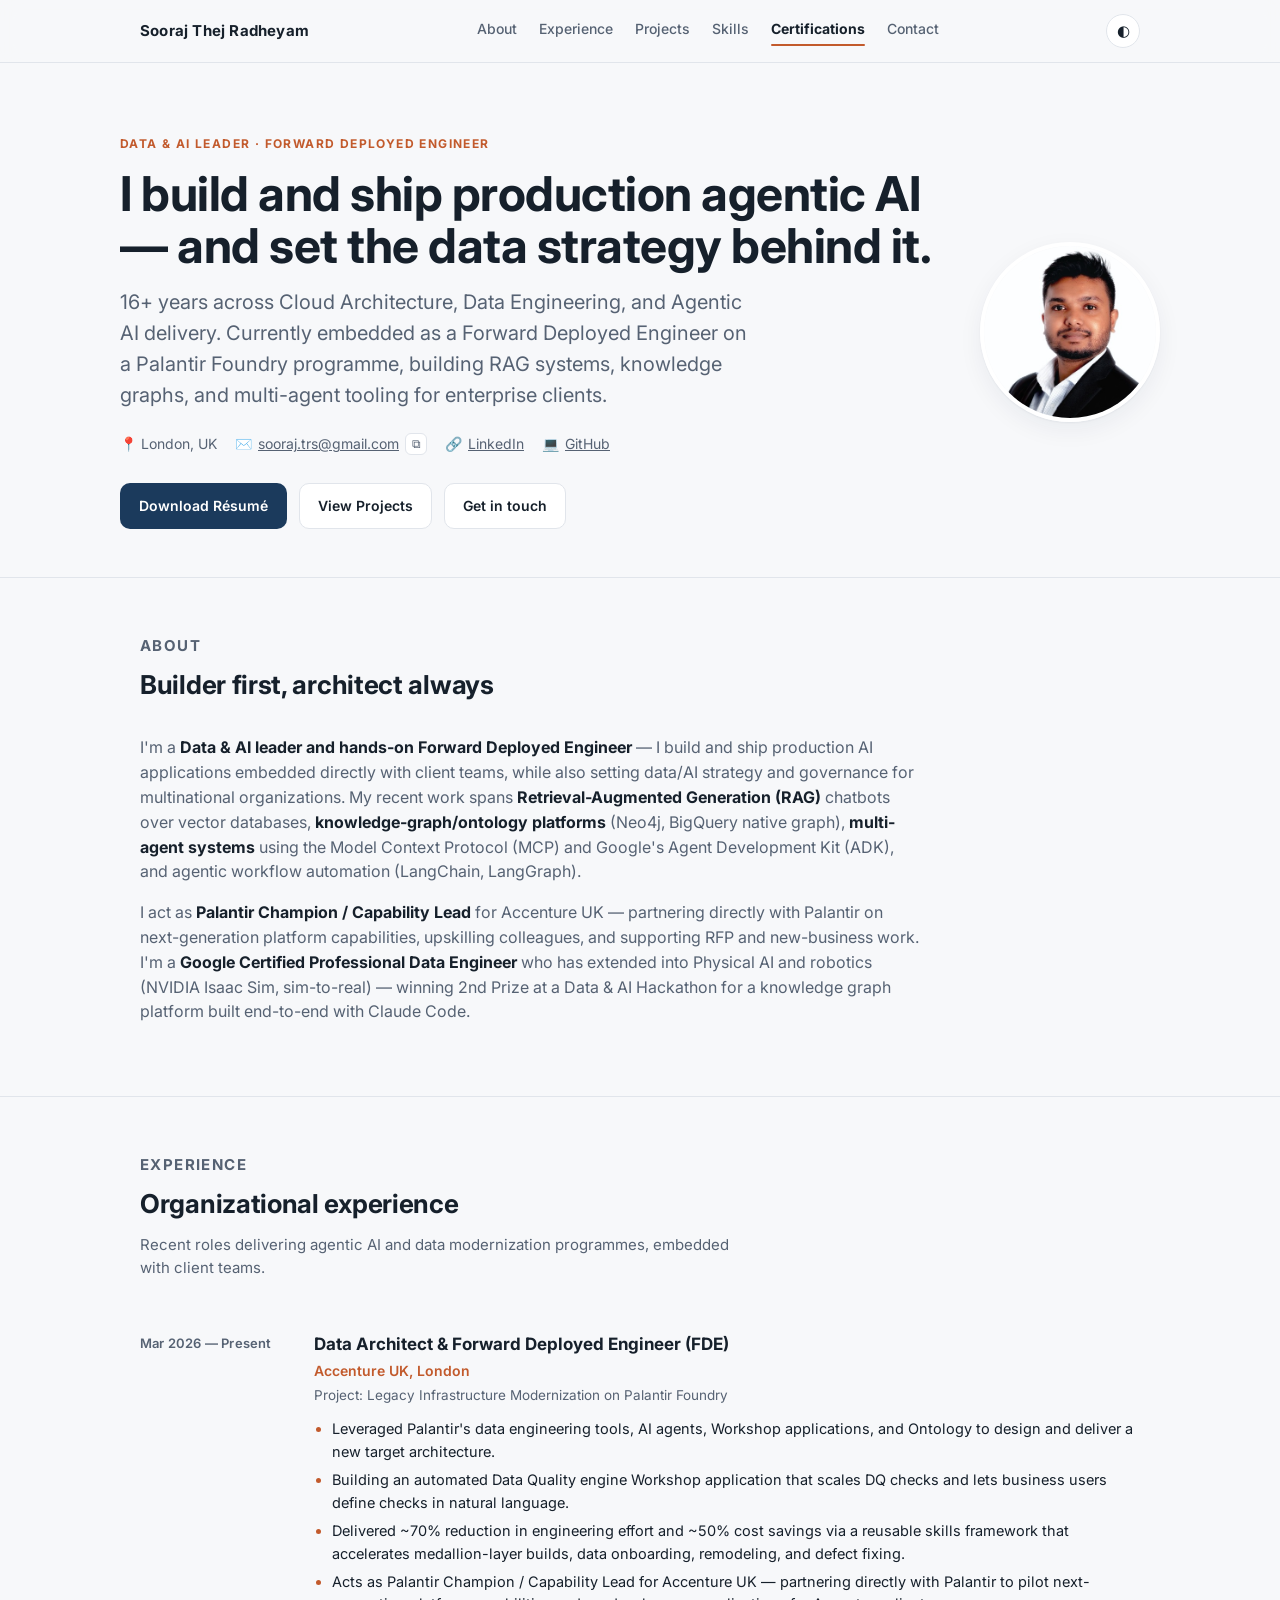
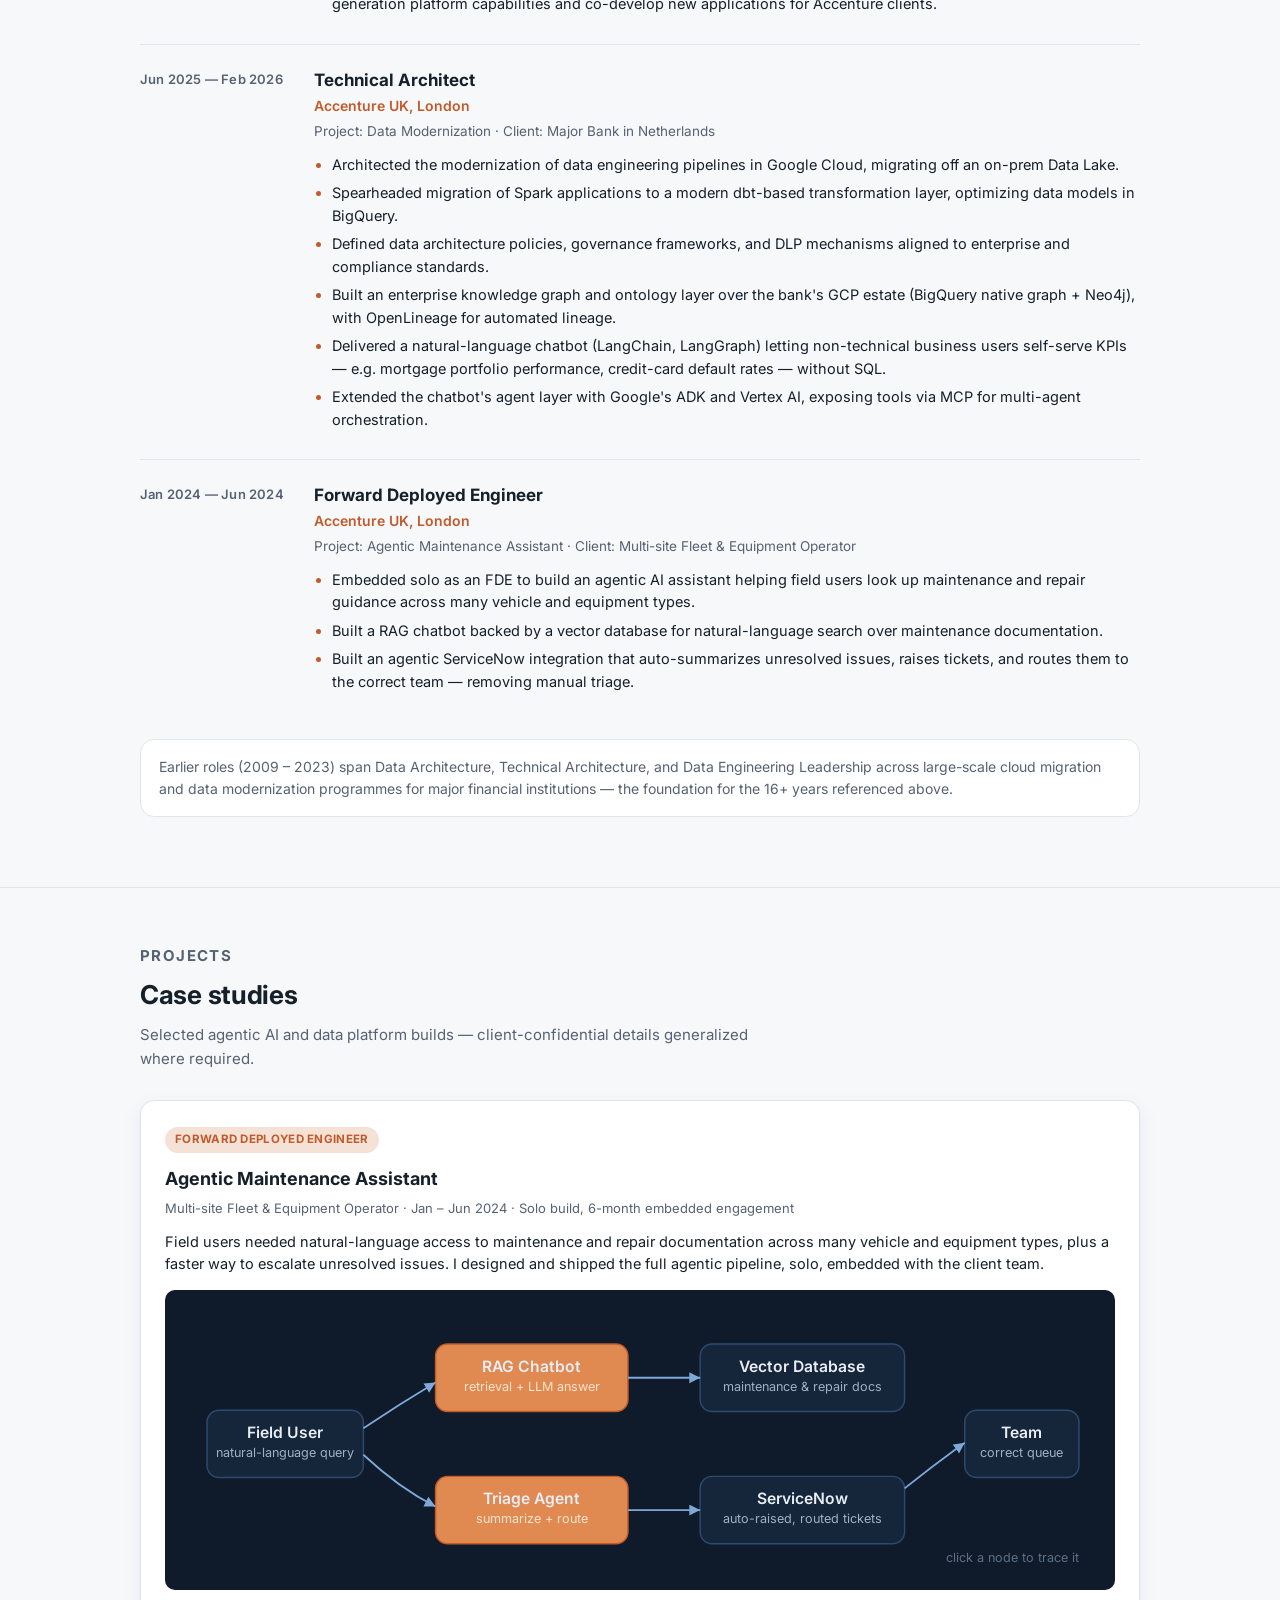
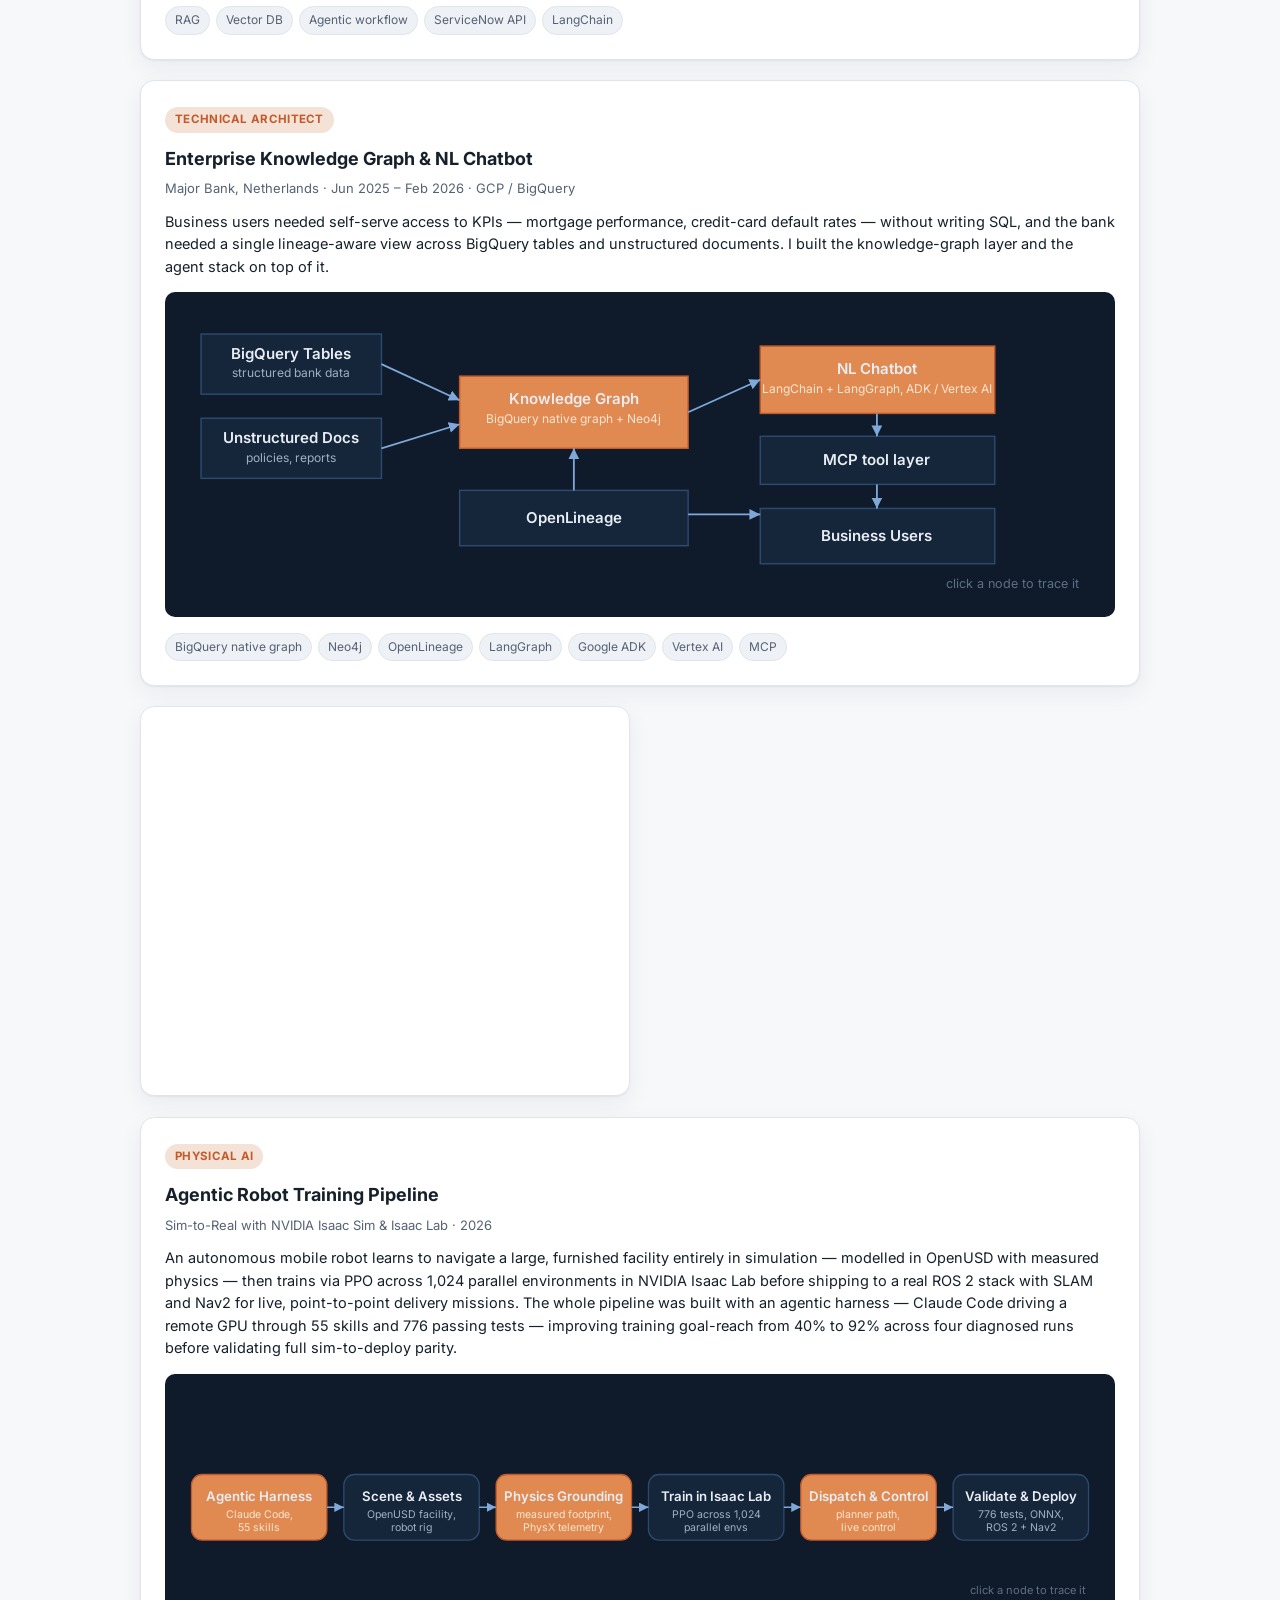
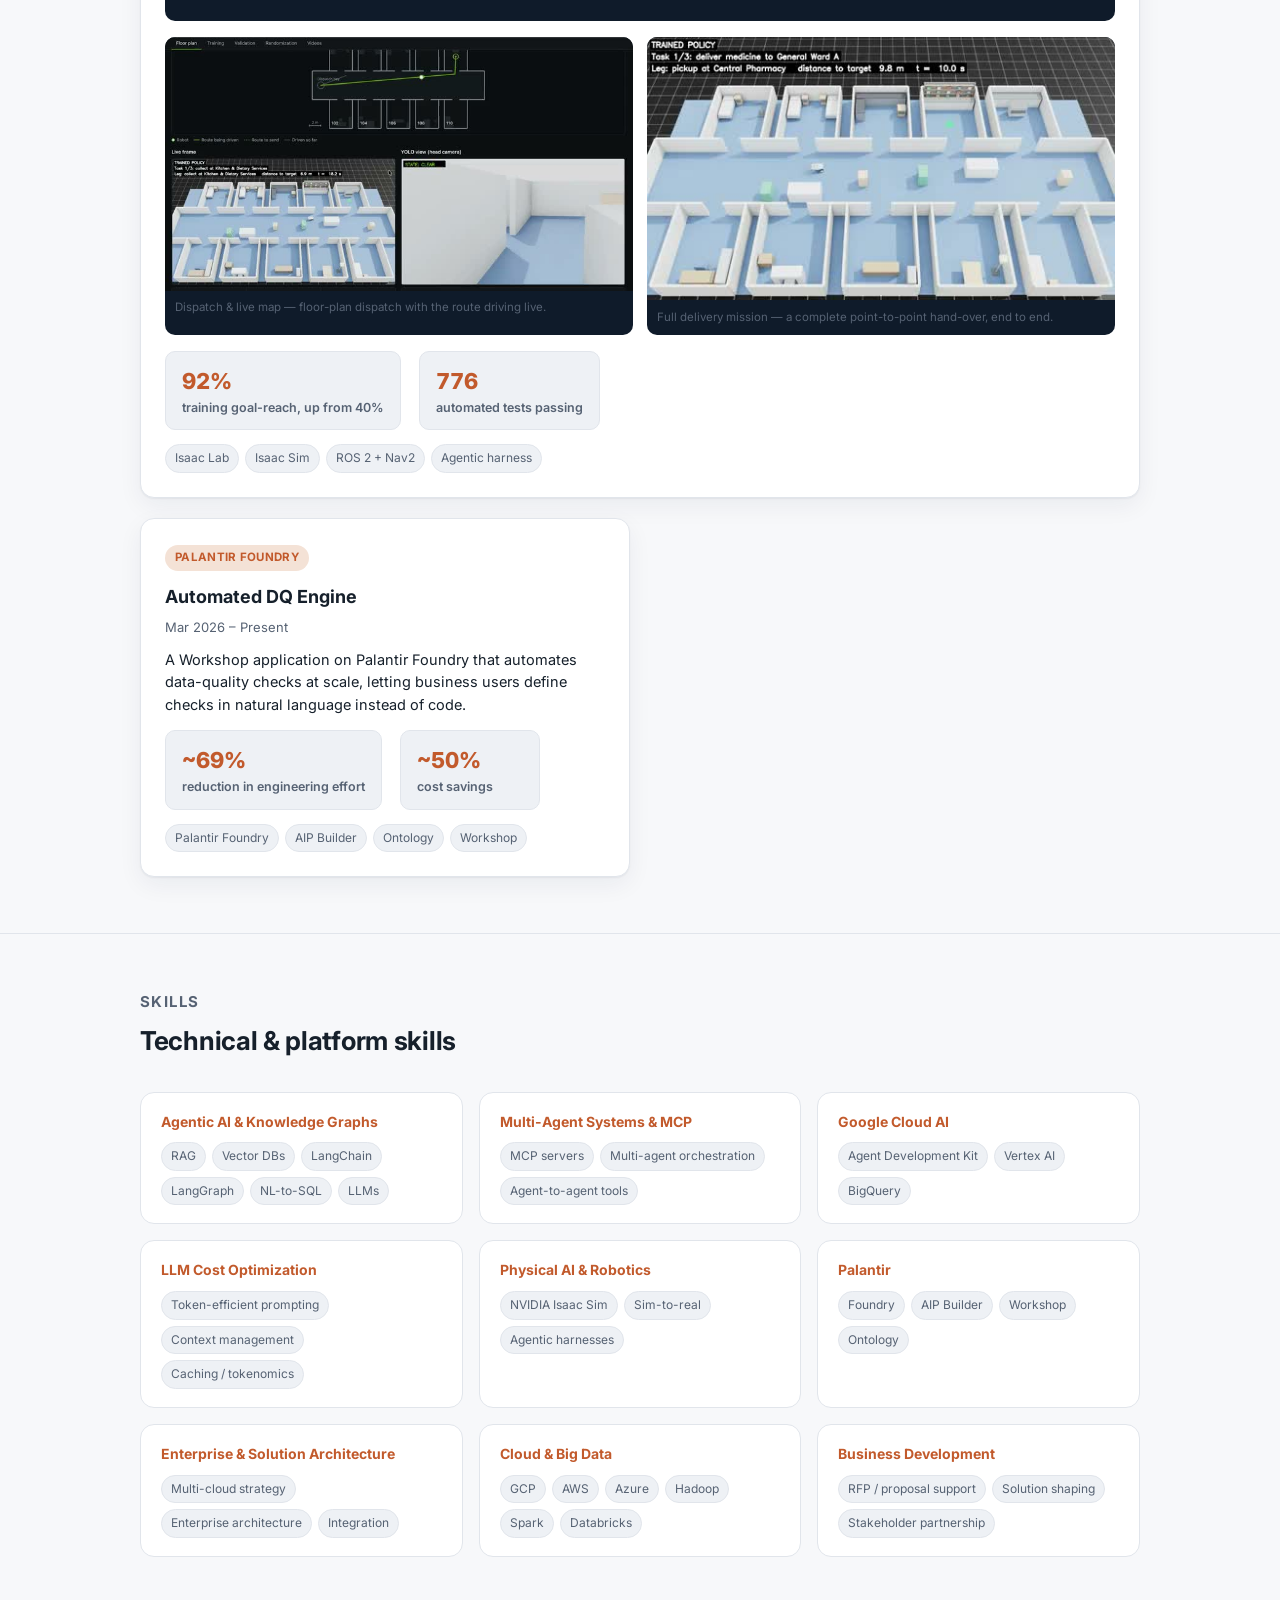
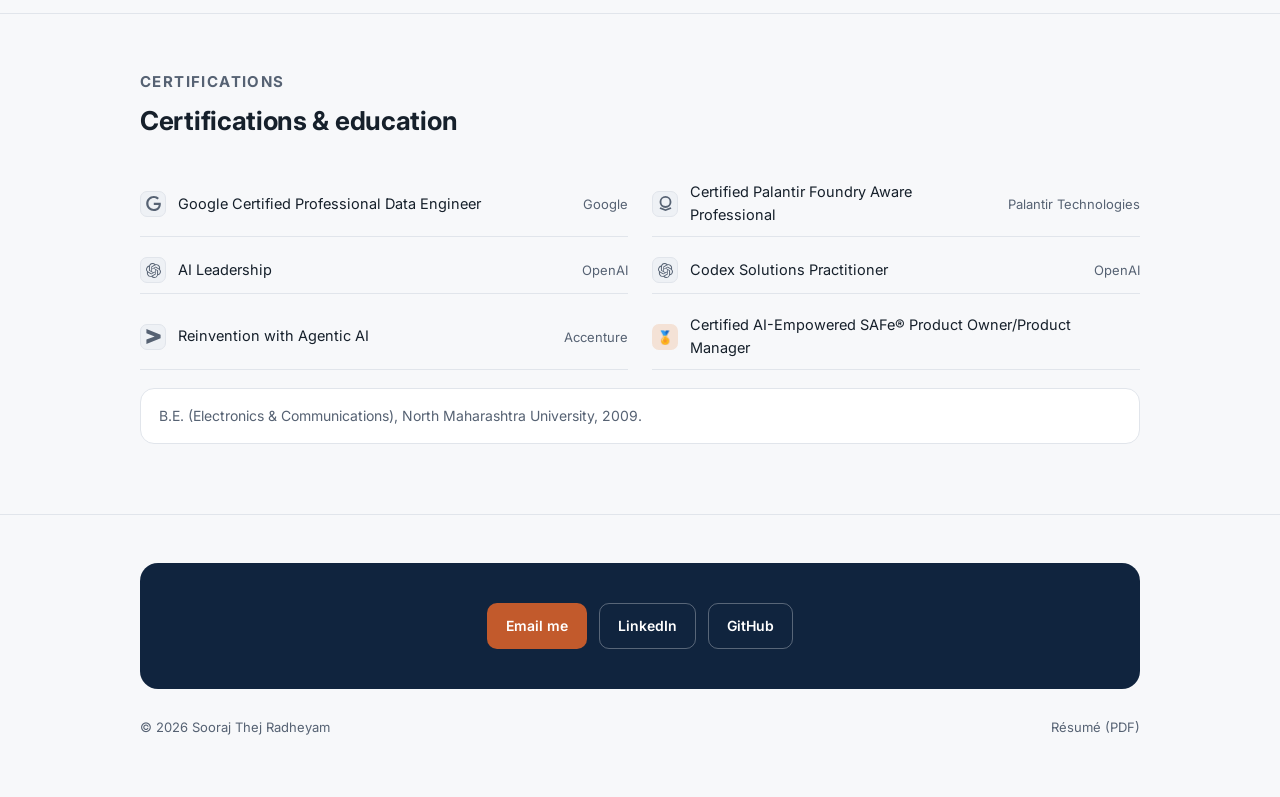
==== commit c6240ba7: "Add favicon, social share meta, JSON-LD; swap GIFs for video - Favicon (SVG + PNG fallbacks, apple-t" ====
--- a/index.html
+++ b/index.html
@@ -5,6 +5,44 @@
 <meta name="viewport" content="width=device-width, initial-scale=1" />
 <title>Sooraj Thej Radheyam — Data &amp; AI Leader / Forward Deployed Engineer</title>
 <meta name="description" content="Portfolio of Sooraj Thej Radheyam: Data &amp; AI leader and Forward Deployed Engineer building agentic AI, knowledge graphs, and cloud data platforms." />
+<link rel="canonical" href="https://soorajtrs.github.io/sooraj-portfolio/" />
+
+<link rel="icon" href="assets/icons/favicon.svg" type="image/svg+xml">
+<link rel="icon" href="assets/icons/favicon-32.png" sizes="32x32" type="image/png">
+<link rel="apple-touch-icon" href="assets/icons/favicon-180.png">
+
+<meta property="og:type" content="profile" />
+<meta property="og:title" content="Sooraj Thej Radheyam — Data &amp; AI Leader / Forward Deployed Engineer" />
+<meta property="og:description" content="Data &amp; AI leader and Forward Deployed Engineer building agentic AI, knowledge graphs, and cloud data platforms." />
+<meta property="og:url" content="https://soorajtrs.github.io/sooraj-portfolio/" />
+<meta property="og:image" content="https://soorajtrs.github.io/sooraj-portfolio/assets/profile.jpg" />
+<meta property="og:site_name" content="Sooraj Thej Radheyam" />
+<meta name="twitter:card" content="summary" />
+<meta name="twitter:title" content="Sooraj Thej Radheyam — Data &amp; AI Leader / Forward Deployed Engineer" />
+<meta name="twitter:description" content="Data &amp; AI leader and Forward Deployed Engineer building agentic AI, knowledge graphs, and cloud data platforms." />
+<meta name="twitter:image" content="https://soorajtrs.github.io/sooraj-portfolio/assets/profile.jpg" />
+
+<script type="application/ld+json">
+{
+  "@context": "https://schema.org",
+  "@type": "Person",
+  "name": "Sooraj Thej Radheyam",
+  "url": "https://soorajtrs.github.io/sooraj-portfolio/",
+  "image": "https://soorajtrs.github.io/sooraj-portfolio/assets/profile.jpg",
+  "jobTitle": "Forward Deployed Engineer / Data & AI Leader",
+  "email": "mailto:sooraj.trs@gmail.com",
+  "address": {
+    "@type": "PostalAddress",
+    "addressLocality": "London",
+    "addressCountry": "UK"
+  },
+  "sameAs": [
+    "https://www.linkedin.com/in/sooraj-thej-radheyam/",
+    "https://github.com/soorajtrs"
+  ]
+}
+</script>
+
 <link rel="preconnect" href="https://fonts.googleapis.com">
 <link rel="preconnect" href="https://fonts.gstatic.com" crossorigin>
 <link href="https://fonts.googleapis.com/css2?family=Inter:wght@400;500;600;700;800&display=swap" rel="stylesheet">
@@ -379,11 +417,17 @@
 
           <div class="mini-gallery">
             <figure>
-              <img src="assets/robot-training/control_centre_dispatch.gif" alt="Control centre dispatch and live map" loading="lazy">
+              <video src="assets/robot-training/control_centre_dispatch.mp4" poster="assets/robot-training/control_centre_dispatch_poster.jpg" autoplay muted loop playsinline preload="none" aria-label="Control centre dispatch and live map">
+                <source src="assets/robot-training/control_centre_dispatch.webm" type="video/webm">
+                <source src="assets/robot-training/control_centre_dispatch.mp4" type="video/mp4">
+              </video>
               <figcaption>Dispatch &amp; live map — floor-plan dispatch with the route driving live.</figcaption>
             </figure>
             <figure>
-              <img src="assets/robot-training/mission_delivery.gif" alt="Full delivery mission" loading="lazy">
+              <video src="assets/robot-training/mission_delivery.mp4" poster="assets/robot-training/mission_delivery_poster.jpg" autoplay muted loop playsinline preload="none" aria-label="Full delivery mission">
+                <source src="assets/robot-training/mission_delivery.webm" type="video/webm">
+                <source src="assets/robot-training/mission_delivery.mp4" type="video/mp4">
+              </video>
               <figcaption>Full delivery mission — a complete point-to-point hand-over, end to end.</figcaption>
             </figure>
           </div>
@@ -518,7 +562,7 @@
           <span class="org"></span>
         </li>
       </ul>
-      <p class="tl-note" style="margin-top:18px;">In progress: TOGAF certification, Claude Architect certification. · B.E. (Electronics &amp; Communications), North Maharashtra University, 2009.</p>
+      <p class="tl-note" style="margin-top:18px;">B.E. (Electronics &amp; Communications), North Maharashtra University, 2009.</p>
     </div>
   </section>
 
--- a/styles.css
+++ b/styles.css
@@ -464,7 +464,8 @@
   border-radius: 10px;
   overflow: hidden;
 }
-.mini-gallery img {
+.mini-gallery img,
+.mini-gallery video {
   display: block;
   width: 100%;
   height: auto;
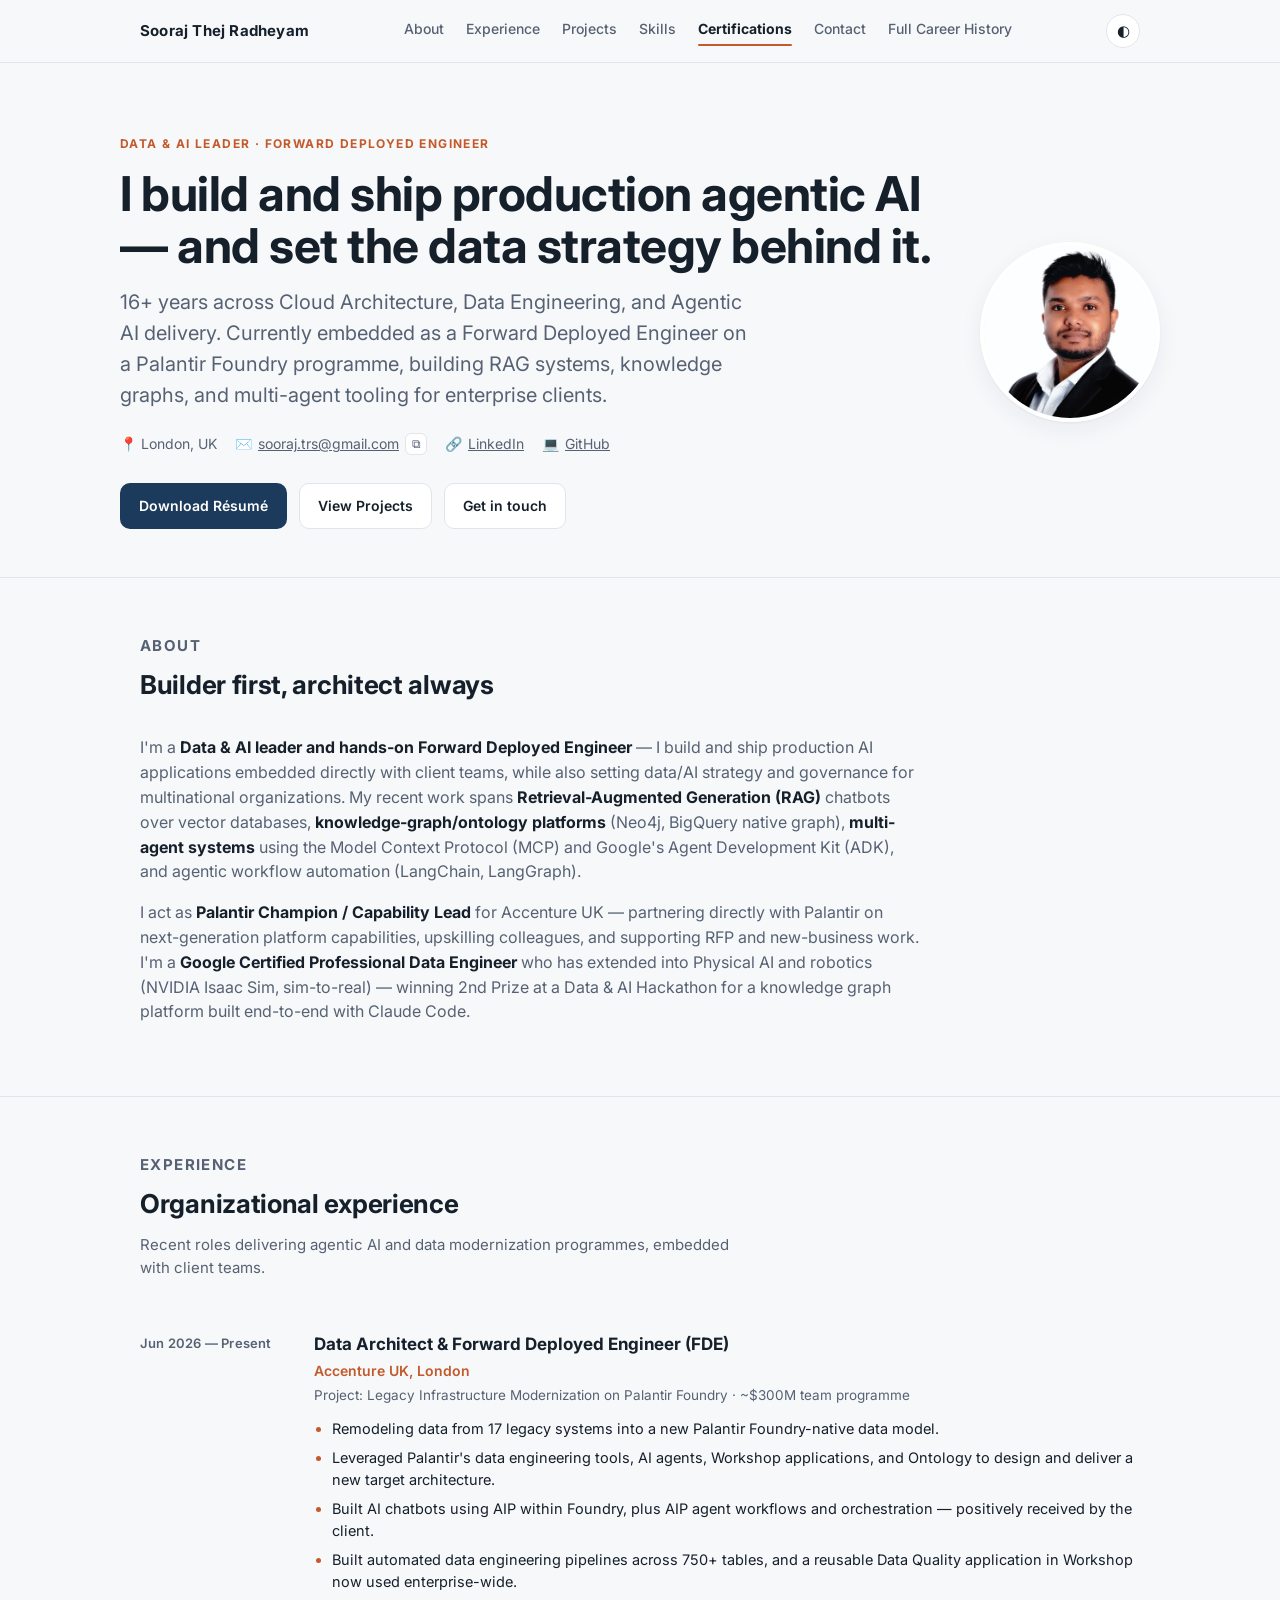
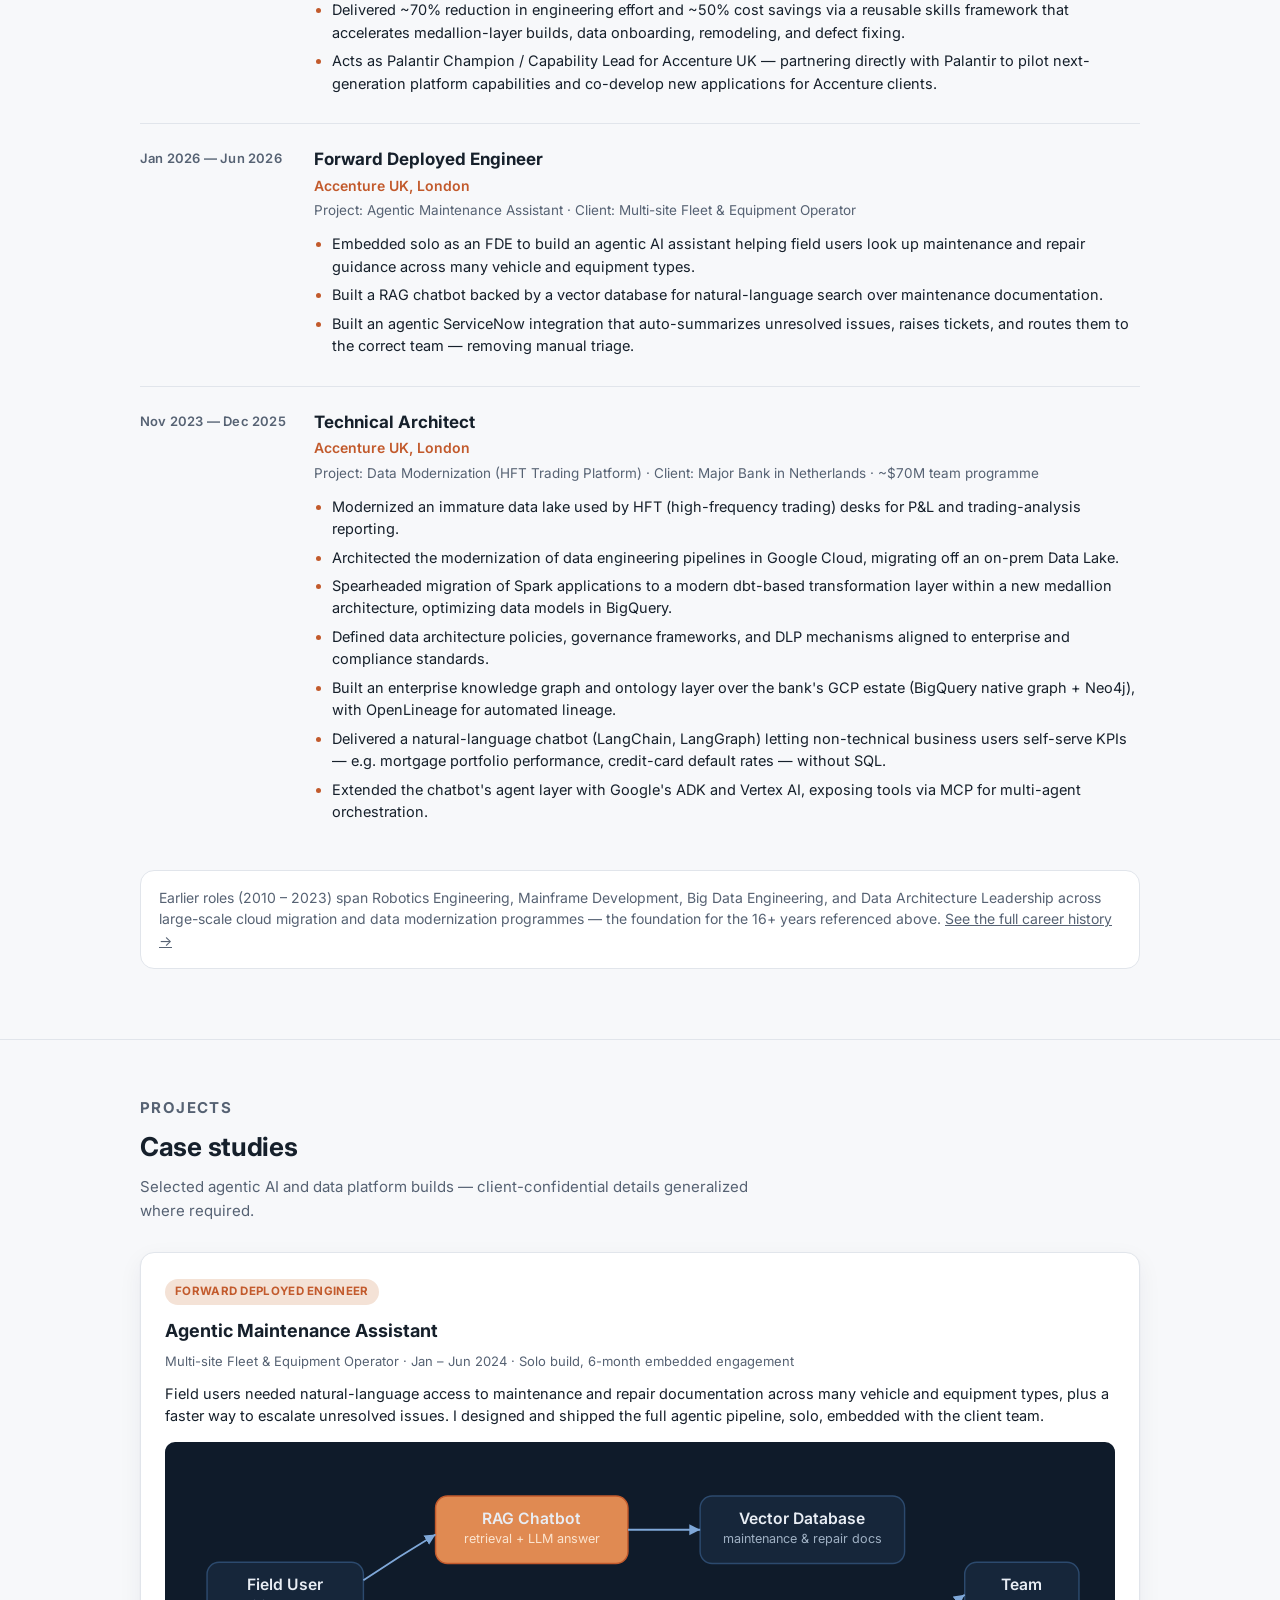
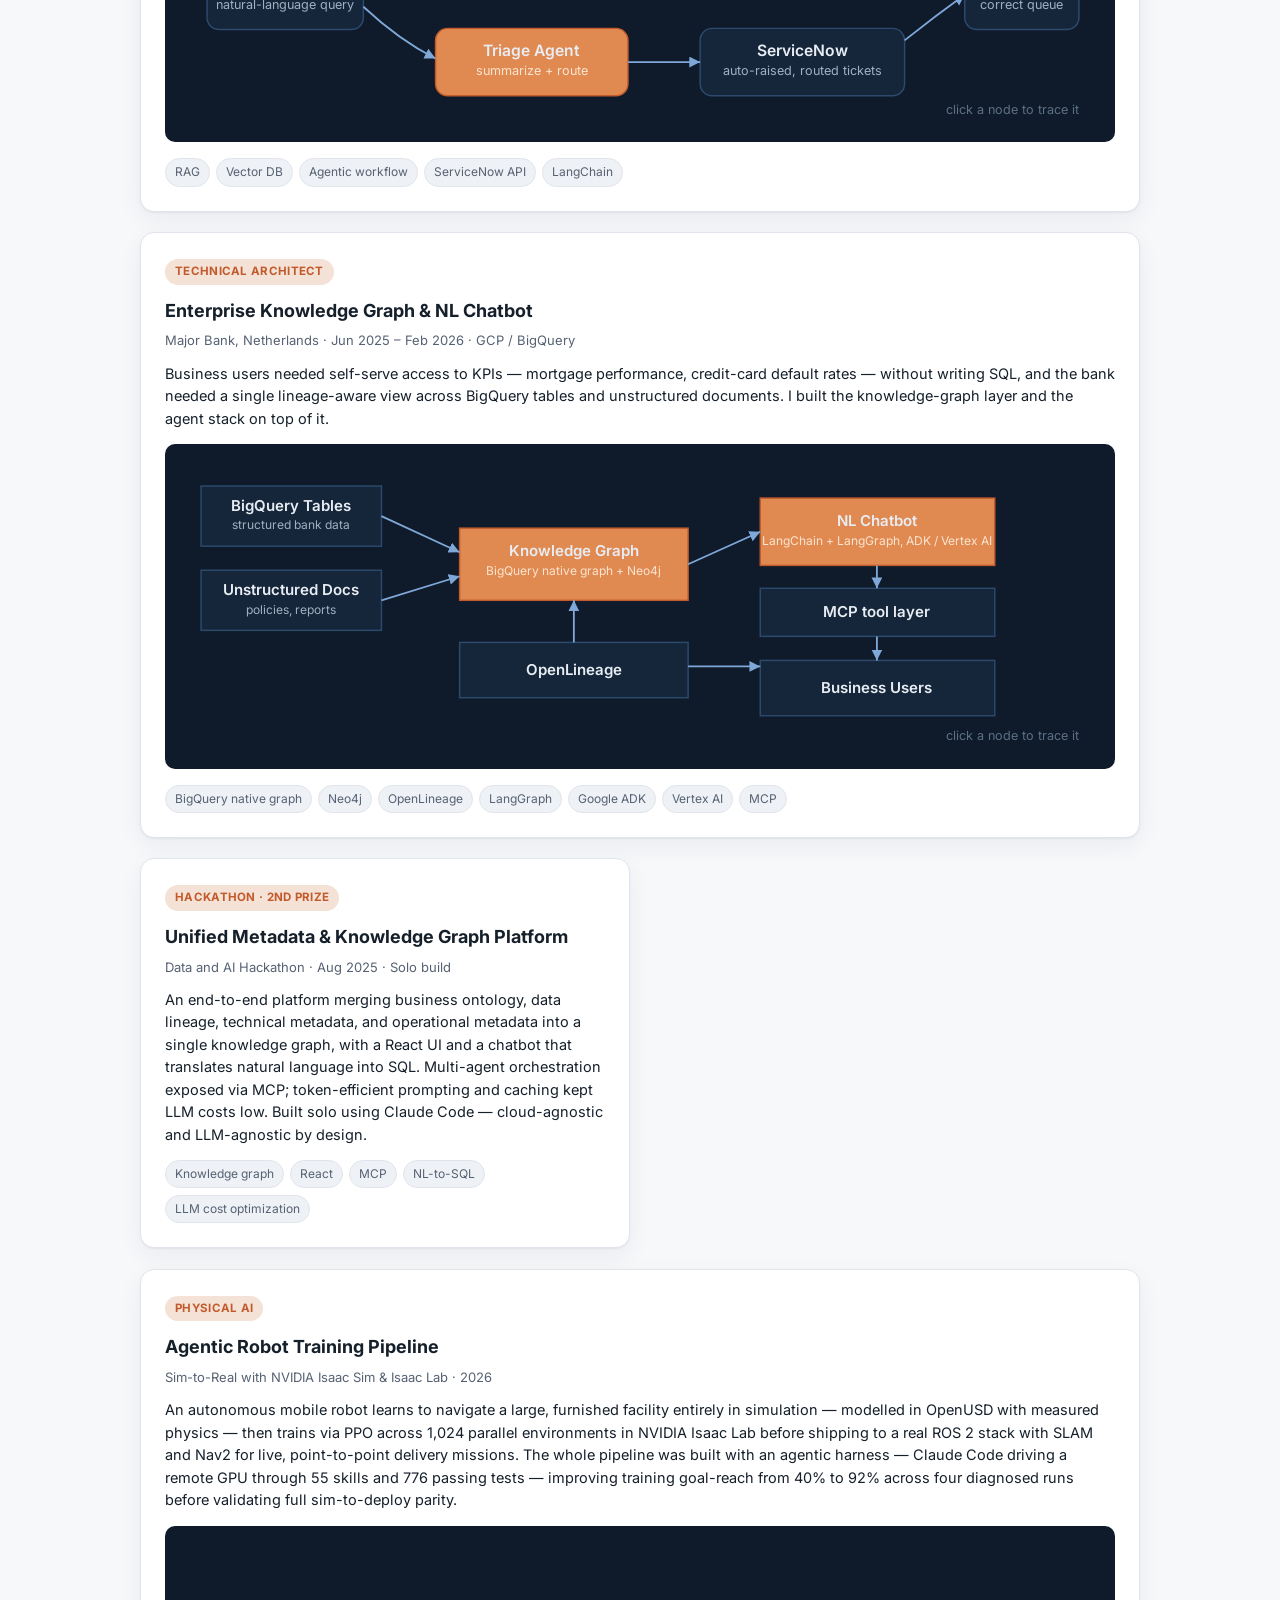
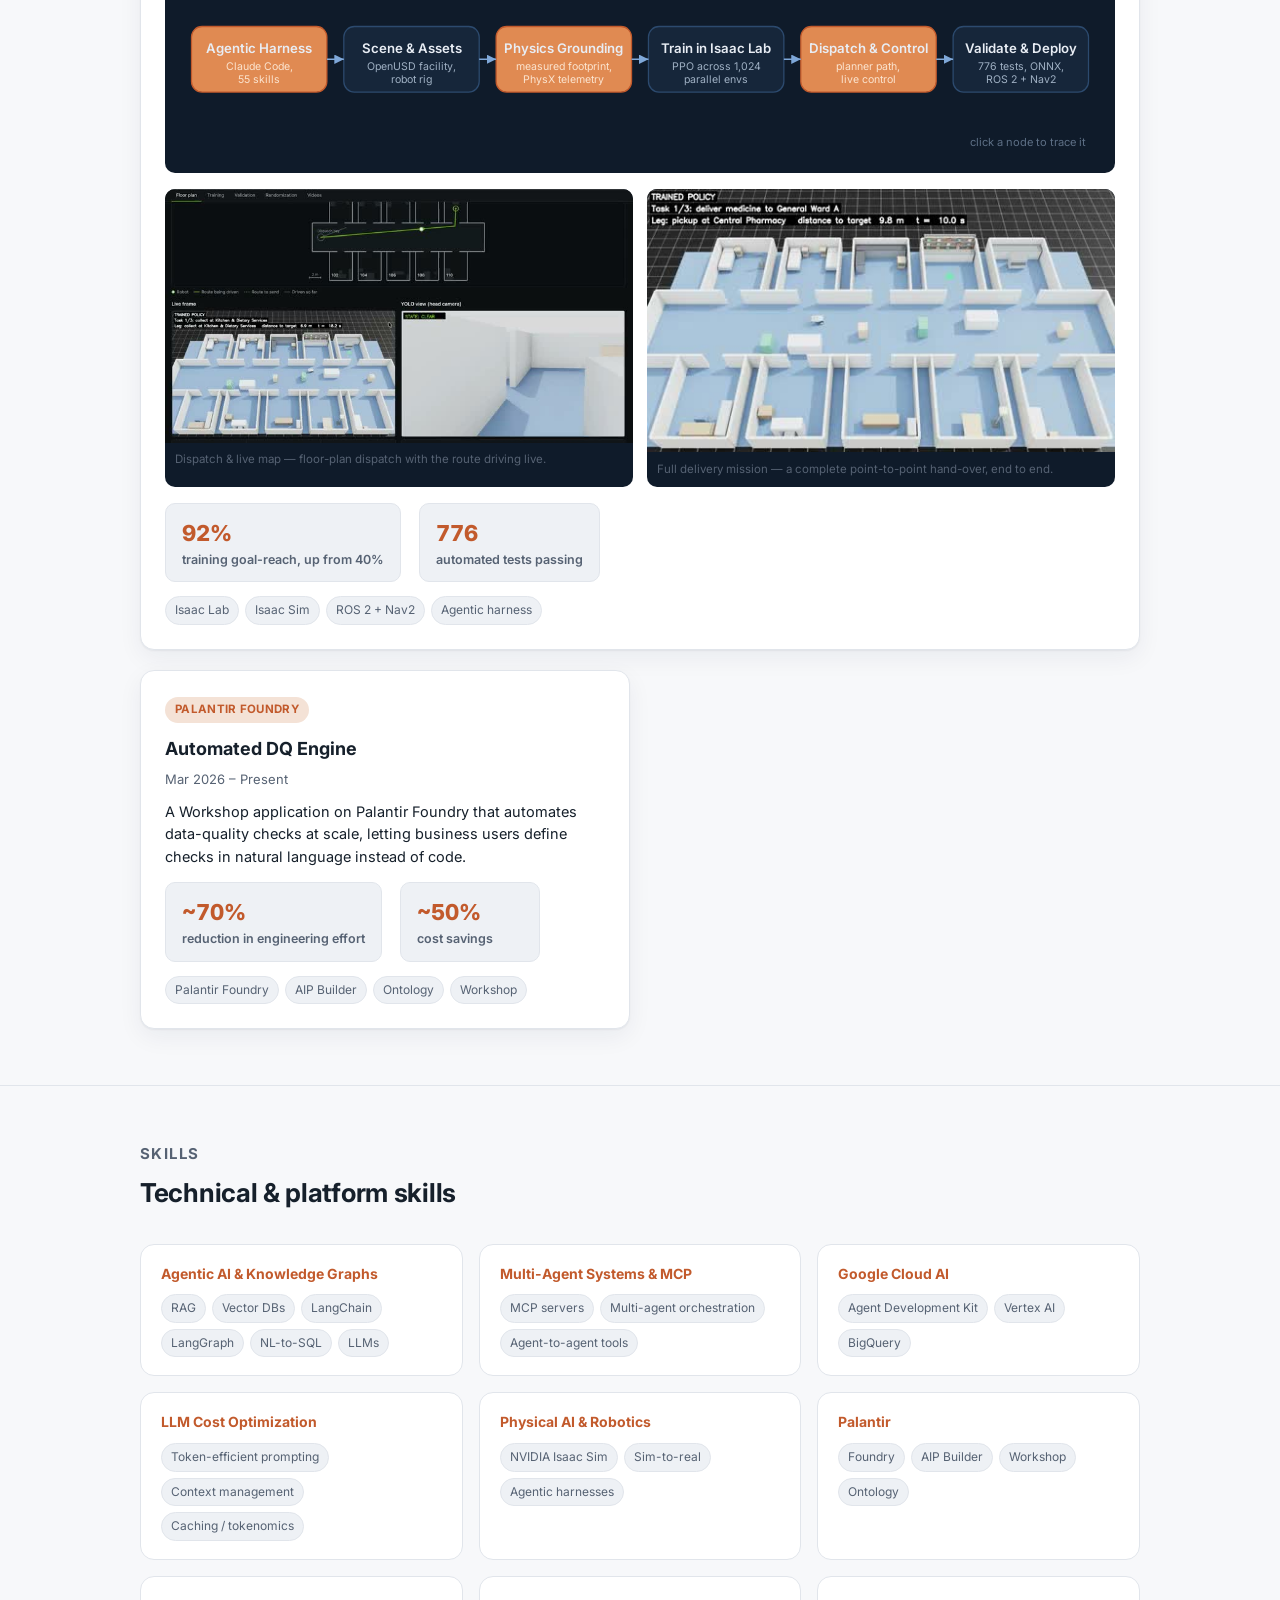
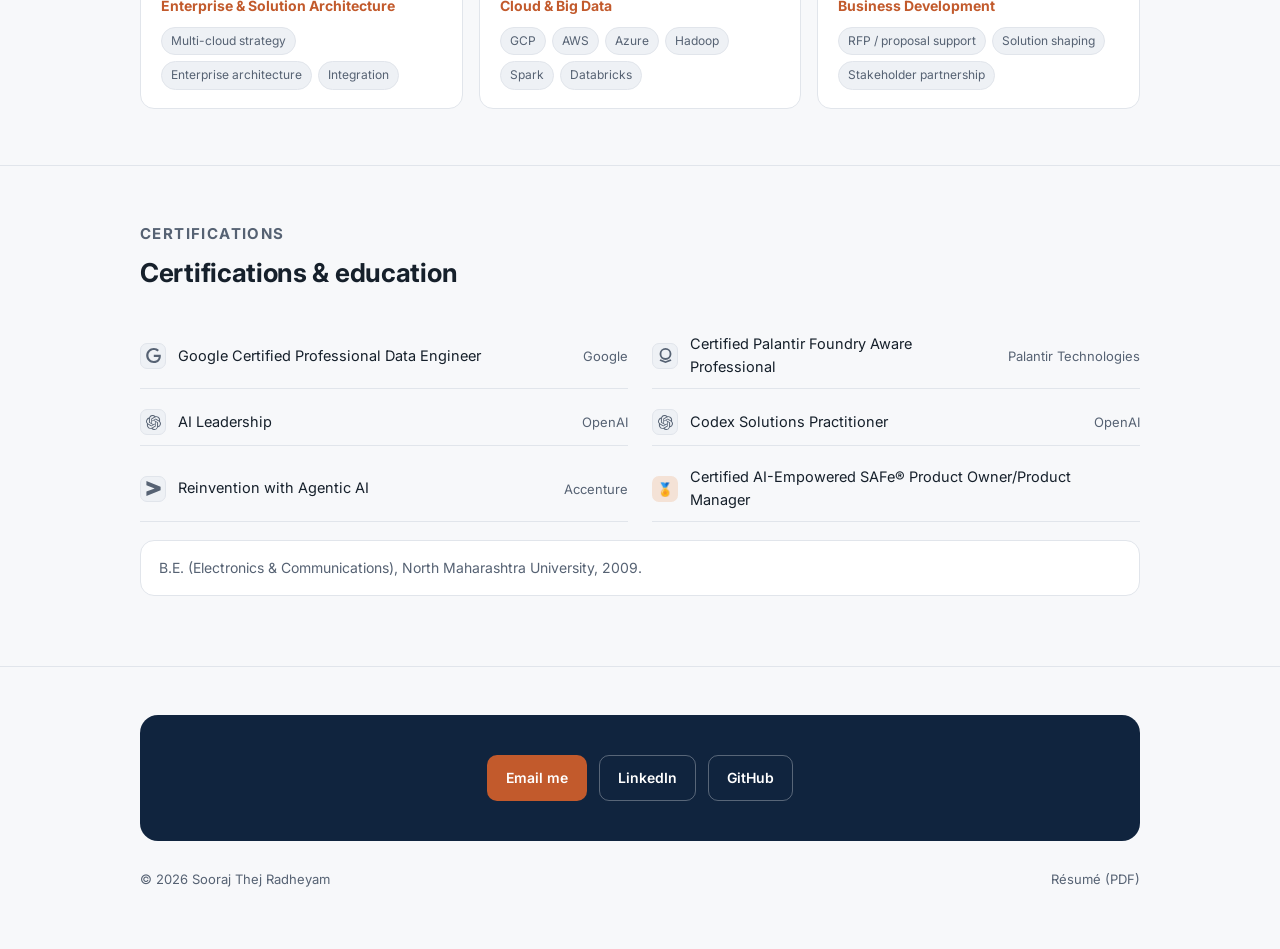
==== commit 298f85f1: "Add full career history page; correct recent-role dates New experience.html presents the complete 20" ====
--- a/index.html
+++ b/index.html
@@ -61,6 +61,7 @@
       <li><a href="#skills">Skills</a></li>
       <li><a href="#certifications">Certifications</a></li>
       <li><a href="#contact">Contact</a></li>
+      <li><a href="experience.html">Full Career History</a></li>
     </ul>
     <button class="theme-toggle" id="themeToggle" aria-label="Toggle dark mode">◐</button>
   </div>
@@ -127,14 +128,16 @@
 
       <div class="timeline">
         <div class="tl-item reveal">
-          <div class="tl-date">Mar 2026 — Present</div>
+          <div class="tl-date">Jun 2026 — Present</div>
           <div>
             <p class="tl-role">Data Architect &amp; Forward Deployed Engineer (FDE)</p>
             <p class="tl-org">Accenture UK, London</p>
-            <p class="tl-client">Project: Legacy Infrastructure Modernization on Palantir Foundry</p>
+            <p class="tl-client">Project: Legacy Infrastructure Modernization on Palantir Foundry · ~$300M team programme</p>
             <ul>
+              <li>Remodeling data from 17 legacy systems into a new Palantir Foundry-native data model.</li>
               <li>Leveraged Palantir's data engineering tools, AI agents, Workshop applications, and Ontology to design and deliver a new target architecture.</li>
-              <li>Building an automated Data Quality engine Workshop application that scales DQ checks and lets business users define checks in natural language.</li>
+              <li>Built AI chatbots using AIP within Foundry, plus AIP agent workflows and orchestration — positively received by the client.</li>
+              <li>Built automated data engineering pipelines across 750+ tables, and a reusable Data Quality application in Workshop now used enterprise-wide.</li>
               <li>Delivered ~70% reduction in engineering effort and ~50% cost savings via a reusable skills framework that accelerates medallion-layer builds, data onboarding, remodeling, and defect fixing.</li>
               <li>Acts as Palantir Champion / Capability Lead for Accenture UK — partnering directly with Palantir to pilot next-generation platform capabilities and co-develop new applications for Accenture clients.</li>
             </ul>
@@ -142,24 +145,7 @@
         </div>
 
         <div class="tl-item reveal">
-          <div class="tl-date">Jun 2025 — Feb 2026</div>
-          <div>
-            <p class="tl-role">Technical Architect</p>
-            <p class="tl-org">Accenture UK, London</p>
-            <p class="tl-client">Project: Data Modernization · Client: Major Bank in Netherlands</p>
-            <ul>
-              <li>Architected the modernization of data engineering pipelines in Google Cloud, migrating off an on-prem Data Lake.</li>
-              <li>Spearheaded migration of Spark applications to a modern dbt-based transformation layer, optimizing data models in BigQuery.</li>
-              <li>Defined data architecture policies, governance frameworks, and DLP mechanisms aligned to enterprise and compliance standards.</li>
-              <li>Built an enterprise knowledge graph and ontology layer over the bank's GCP estate (BigQuery native graph + Neo4j), with OpenLineage for automated lineage.</li>
-              <li>Delivered a natural-language chatbot (LangChain, LangGraph) letting non-technical business users self-serve KPIs — e.g. mortgage portfolio performance, credit-card default rates — without SQL.</li>
-              <li>Extended the chatbot's agent layer with Google's ADK and Vertex AI, exposing tools via MCP for multi-agent orchestration.</li>
-            </ul>
-          </div>
-        </div>
-
-        <div class="tl-item reveal">
-          <div class="tl-date">Jan 2024 — Jun 2024</div>
+          <div class="tl-date">Jan 2026 — Jun 2026</div>
           <div>
             <p class="tl-role">Forward Deployed Engineer</p>
             <p class="tl-org">Accenture UK, London</p>
@@ -171,9 +157,27 @@
             </ul>
           </div>
         </div>
-      </div>
-
-      <p class="tl-note">Earlier roles (2009 – 2023) span Data Architecture, Technical Architecture, and Data Engineering Leadership across large-scale cloud migration and data modernization programmes for major financial institutions — the foundation for the 16+ years referenced above.</p>
+
+        <div class="tl-item reveal">
+          <div class="tl-date">Nov 2023 — Dec 2025</div>
+          <div>
+            <p class="tl-role">Technical Architect</p>
+            <p class="tl-org">Accenture UK, London</p>
+            <p class="tl-client">Project: Data Modernization (HFT Trading Platform) · Client: Major Bank in Netherlands · ~$70M team programme</p>
+            <ul>
+              <li>Modernized an immature data lake used by HFT (high-frequency trading) desks for P&amp;L and trading-analysis reporting.</li>
+              <li>Architected the modernization of data engineering pipelines in Google Cloud, migrating off an on-prem Data Lake.</li>
+              <li>Spearheaded migration of Spark applications to a modern dbt-based transformation layer within a new medallion architecture, optimizing data models in BigQuery.</li>
+              <li>Defined data architecture policies, governance frameworks, and DLP mechanisms aligned to enterprise and compliance standards.</li>
+              <li>Built an enterprise knowledge graph and ontology layer over the bank's GCP estate (BigQuery native graph + Neo4j), with OpenLineage for automated lineage.</li>
+              <li>Delivered a natural-language chatbot (LangChain, LangGraph) letting non-technical business users self-serve KPIs — e.g. mortgage portfolio performance, credit-card default rates — without SQL.</li>
+              <li>Extended the chatbot's agent layer with Google's ADK and Vertex AI, exposing tools via MCP for multi-agent orchestration.</li>
+            </ul>
+          </div>
+        </div>
+      </div>
+
+      <p class="tl-note">Earlier roles (2010 – 2023) span Robotics Engineering, Mainframe Development, Big Data Engineering, and Data Architecture Leadership across large-scale cloud migration and data modernization programmes — the foundation for the 16+ years referenced above. <a href="experience.html">See the full career history →</a></p>
     </div>
   </section>
 
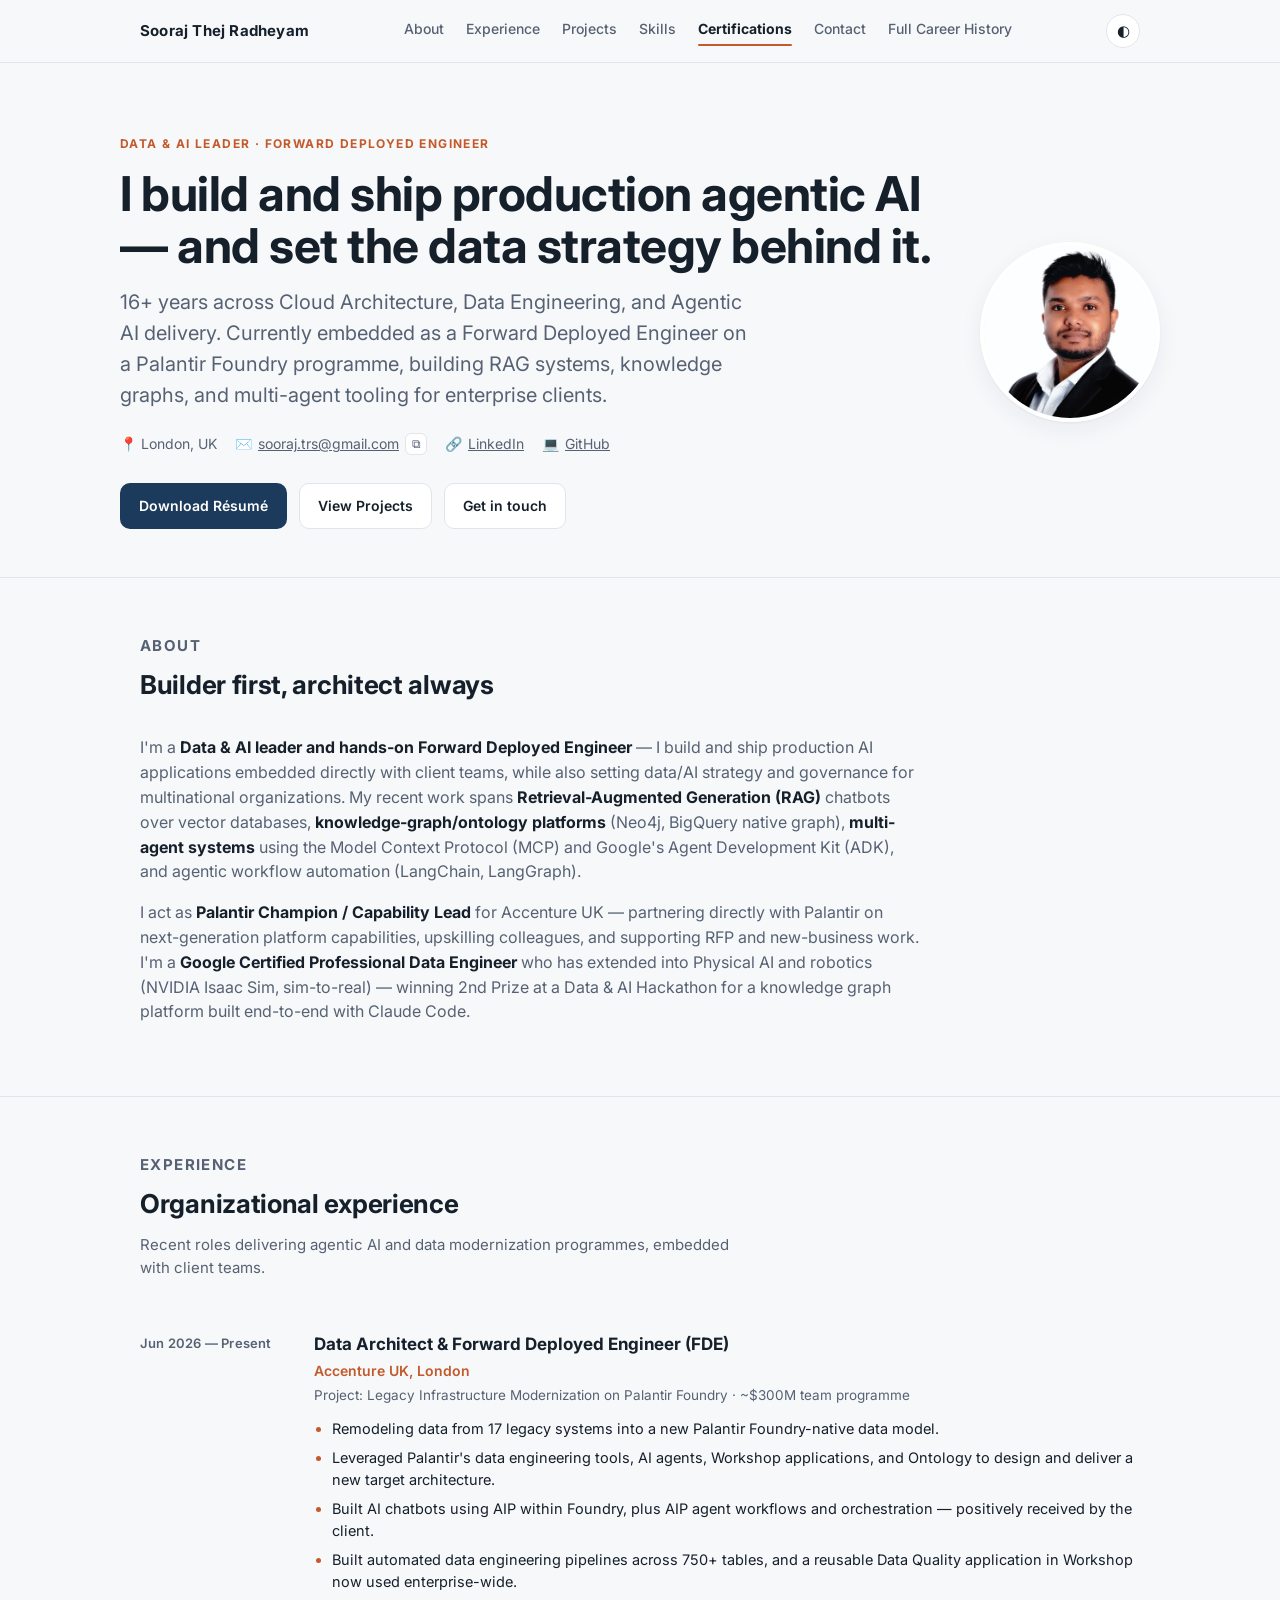
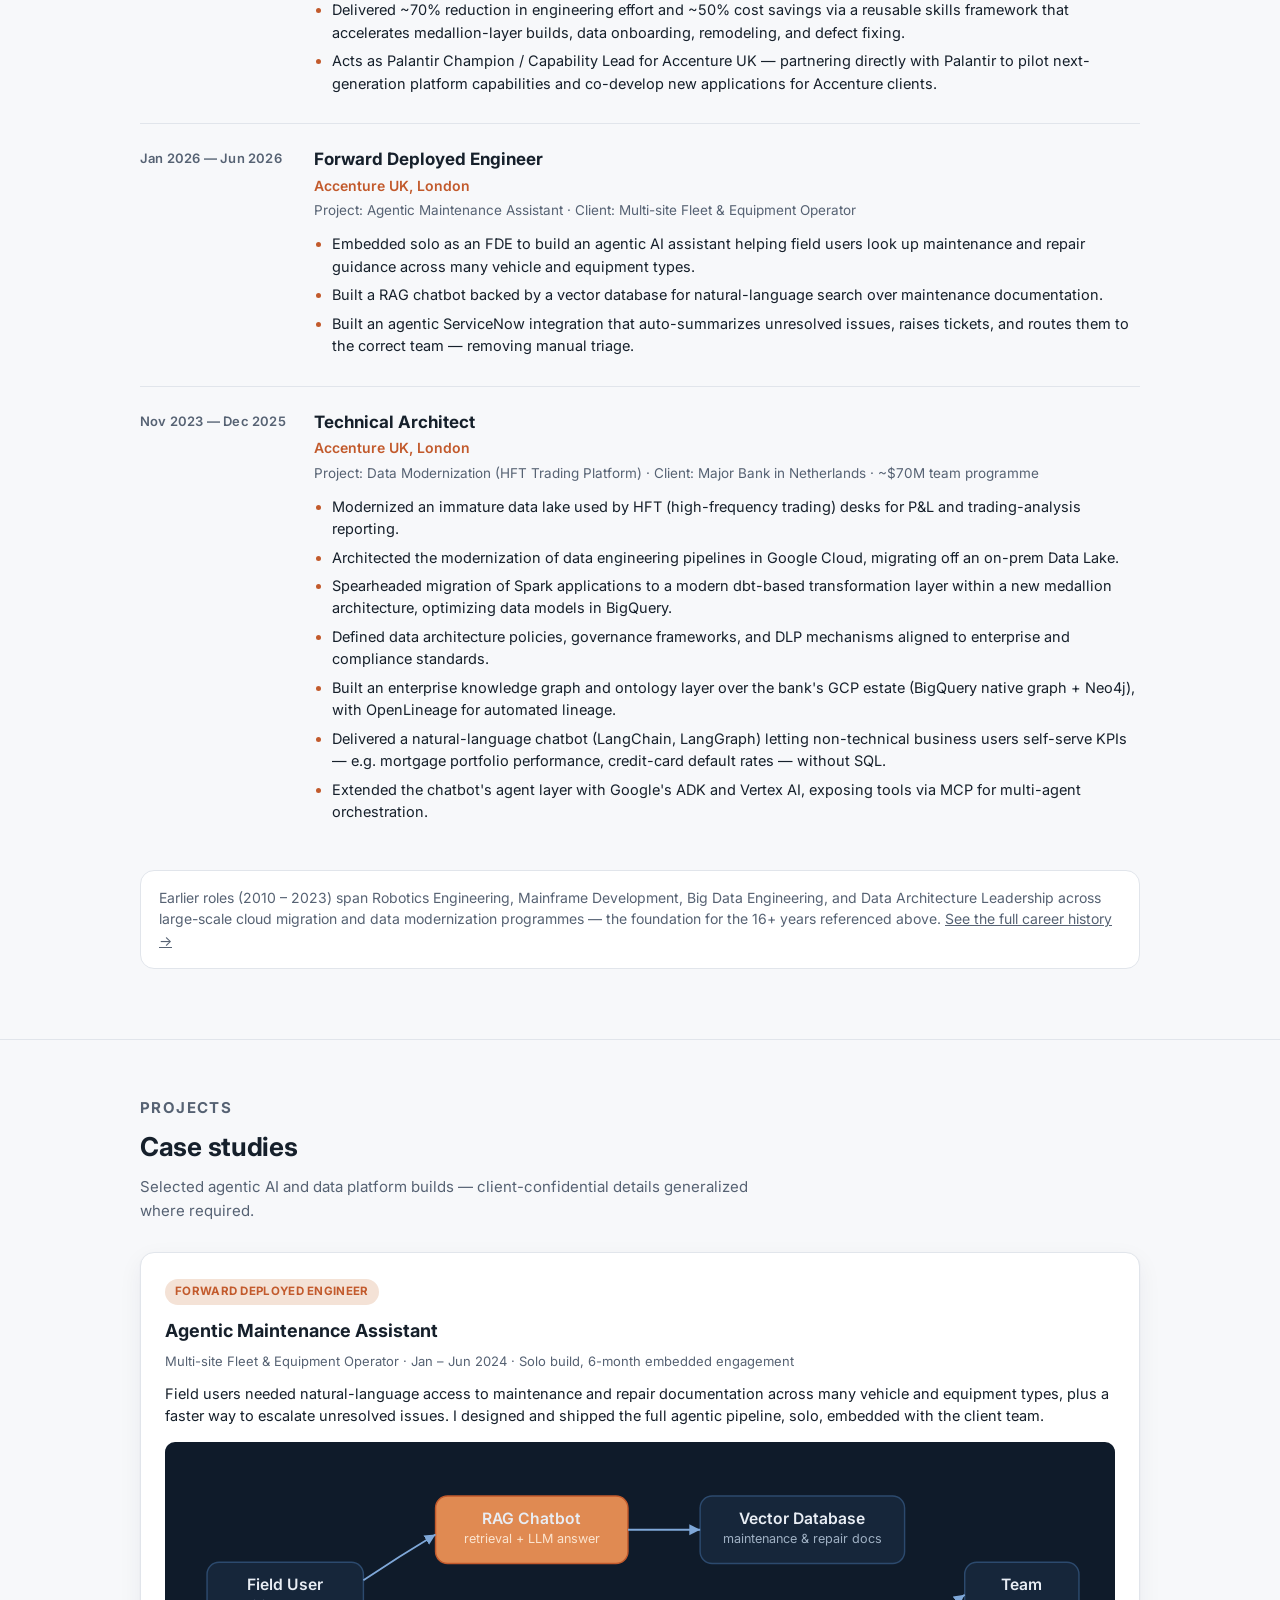
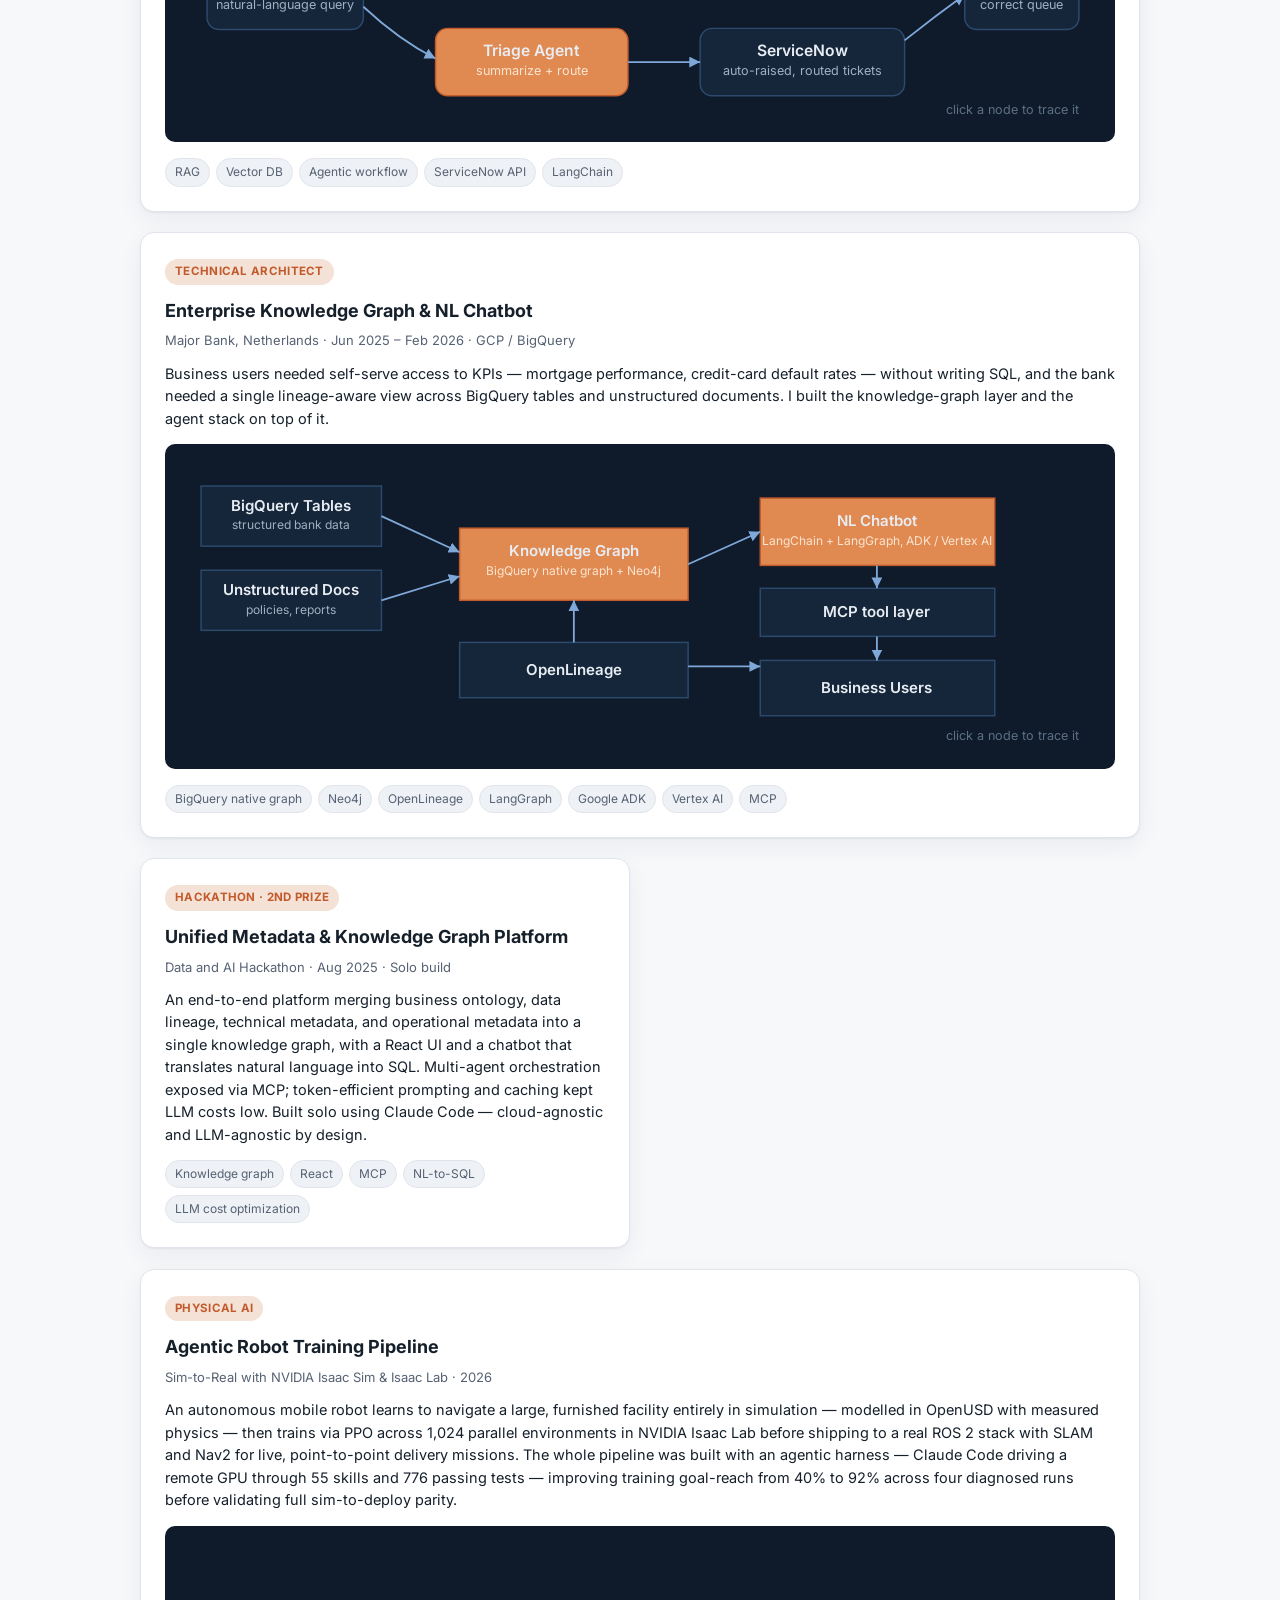
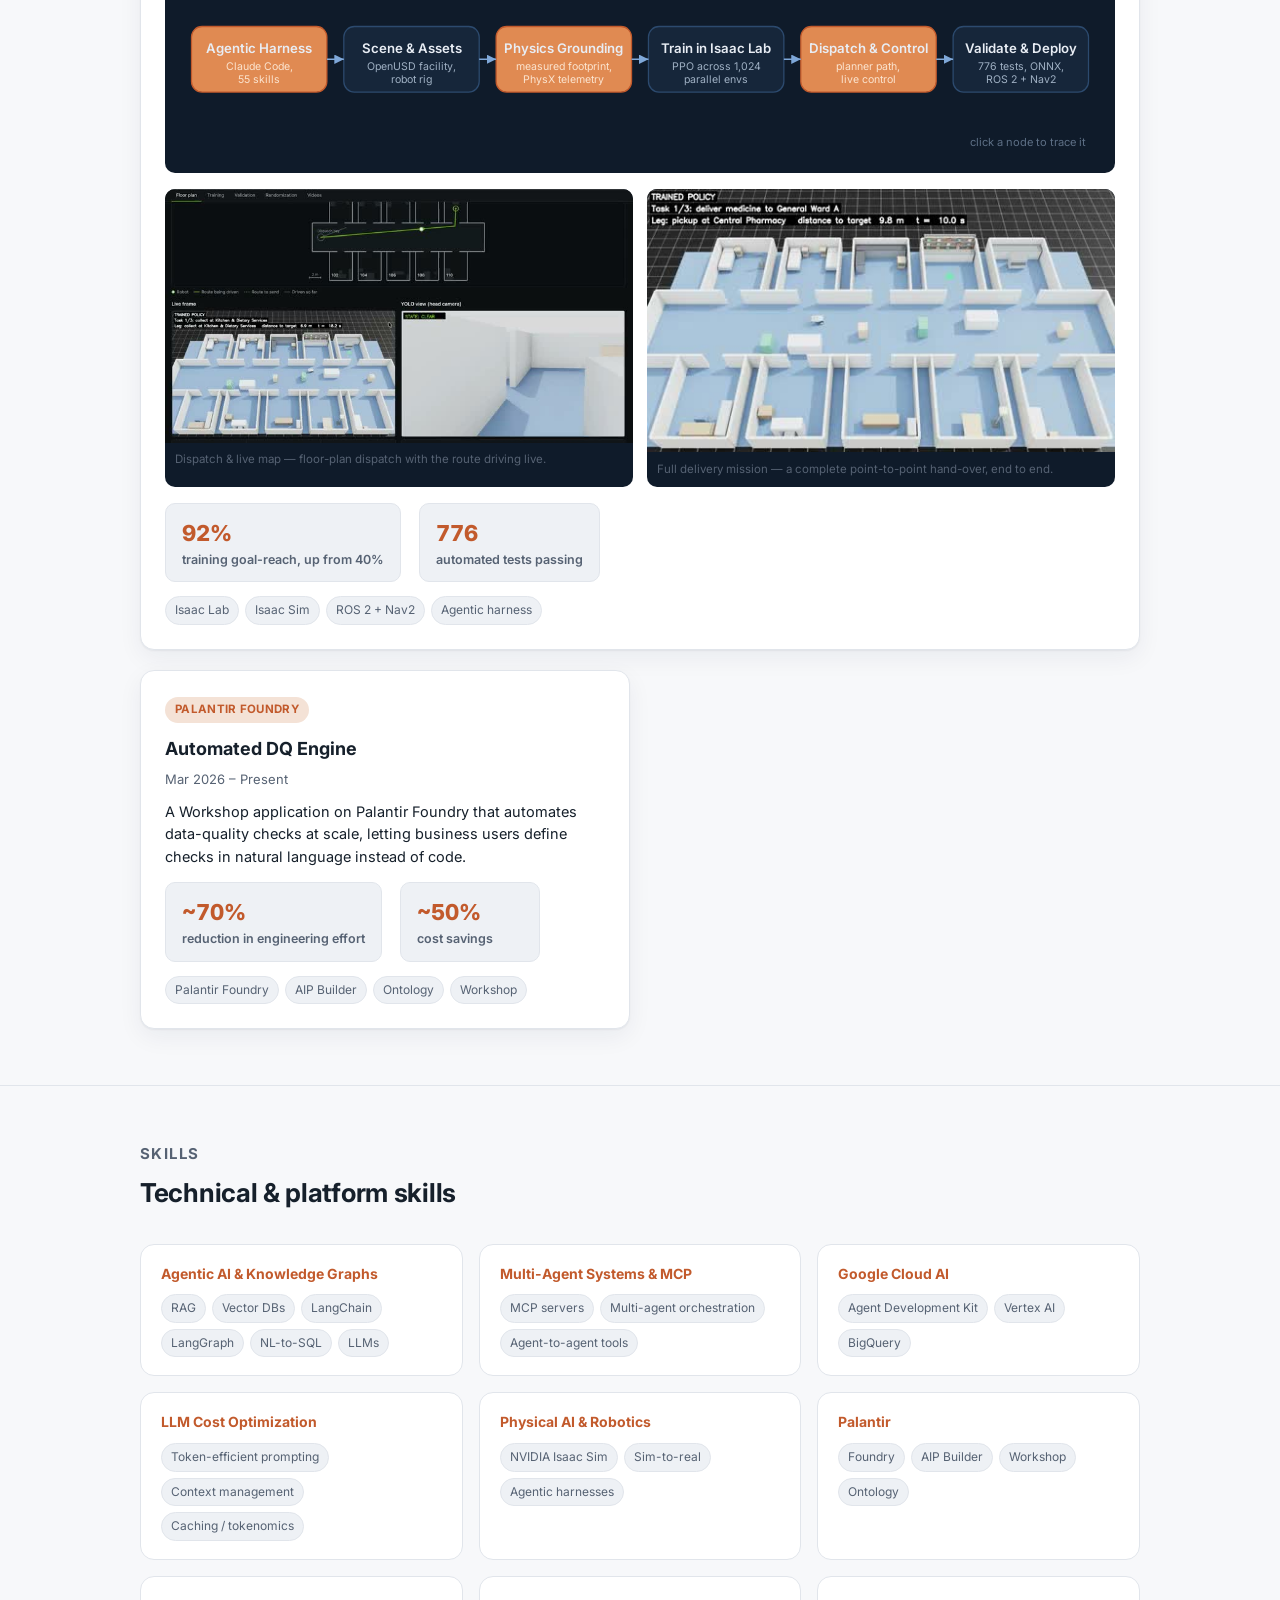
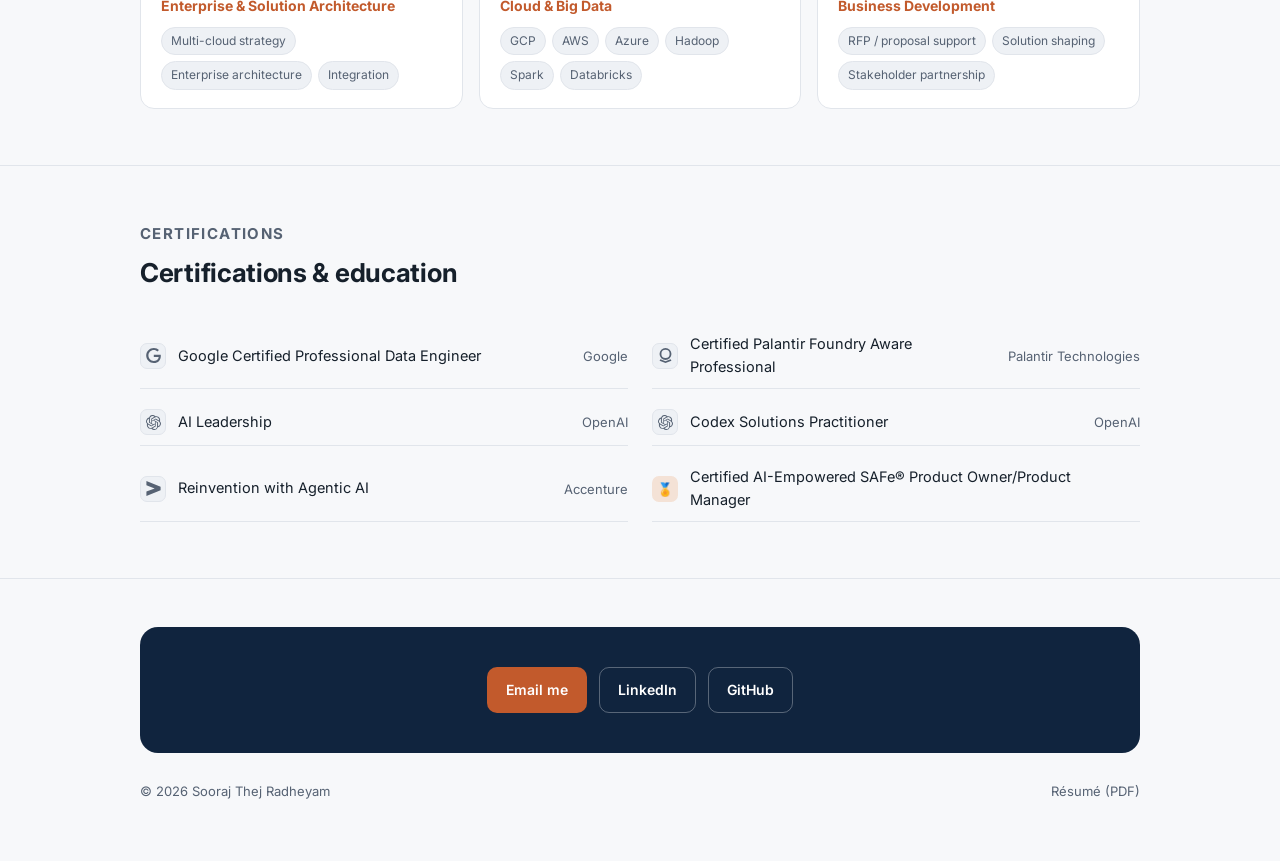
==== commit d4e77807: "Remove education line from Certifications section Co-Authored-By: Claude Sonnet 5 <noreply@anthropic" ====
--- a/index.html
+++ b/index.html
@@ -566,7 +566,6 @@
           <span class="org"></span>
         </li>
       </ul>
-      <p class="tl-note" style="margin-top:18px;">B.E. (Electronics &amp; Communications), North Maharashtra University, 2009.</p>
     </div>
   </section>
 
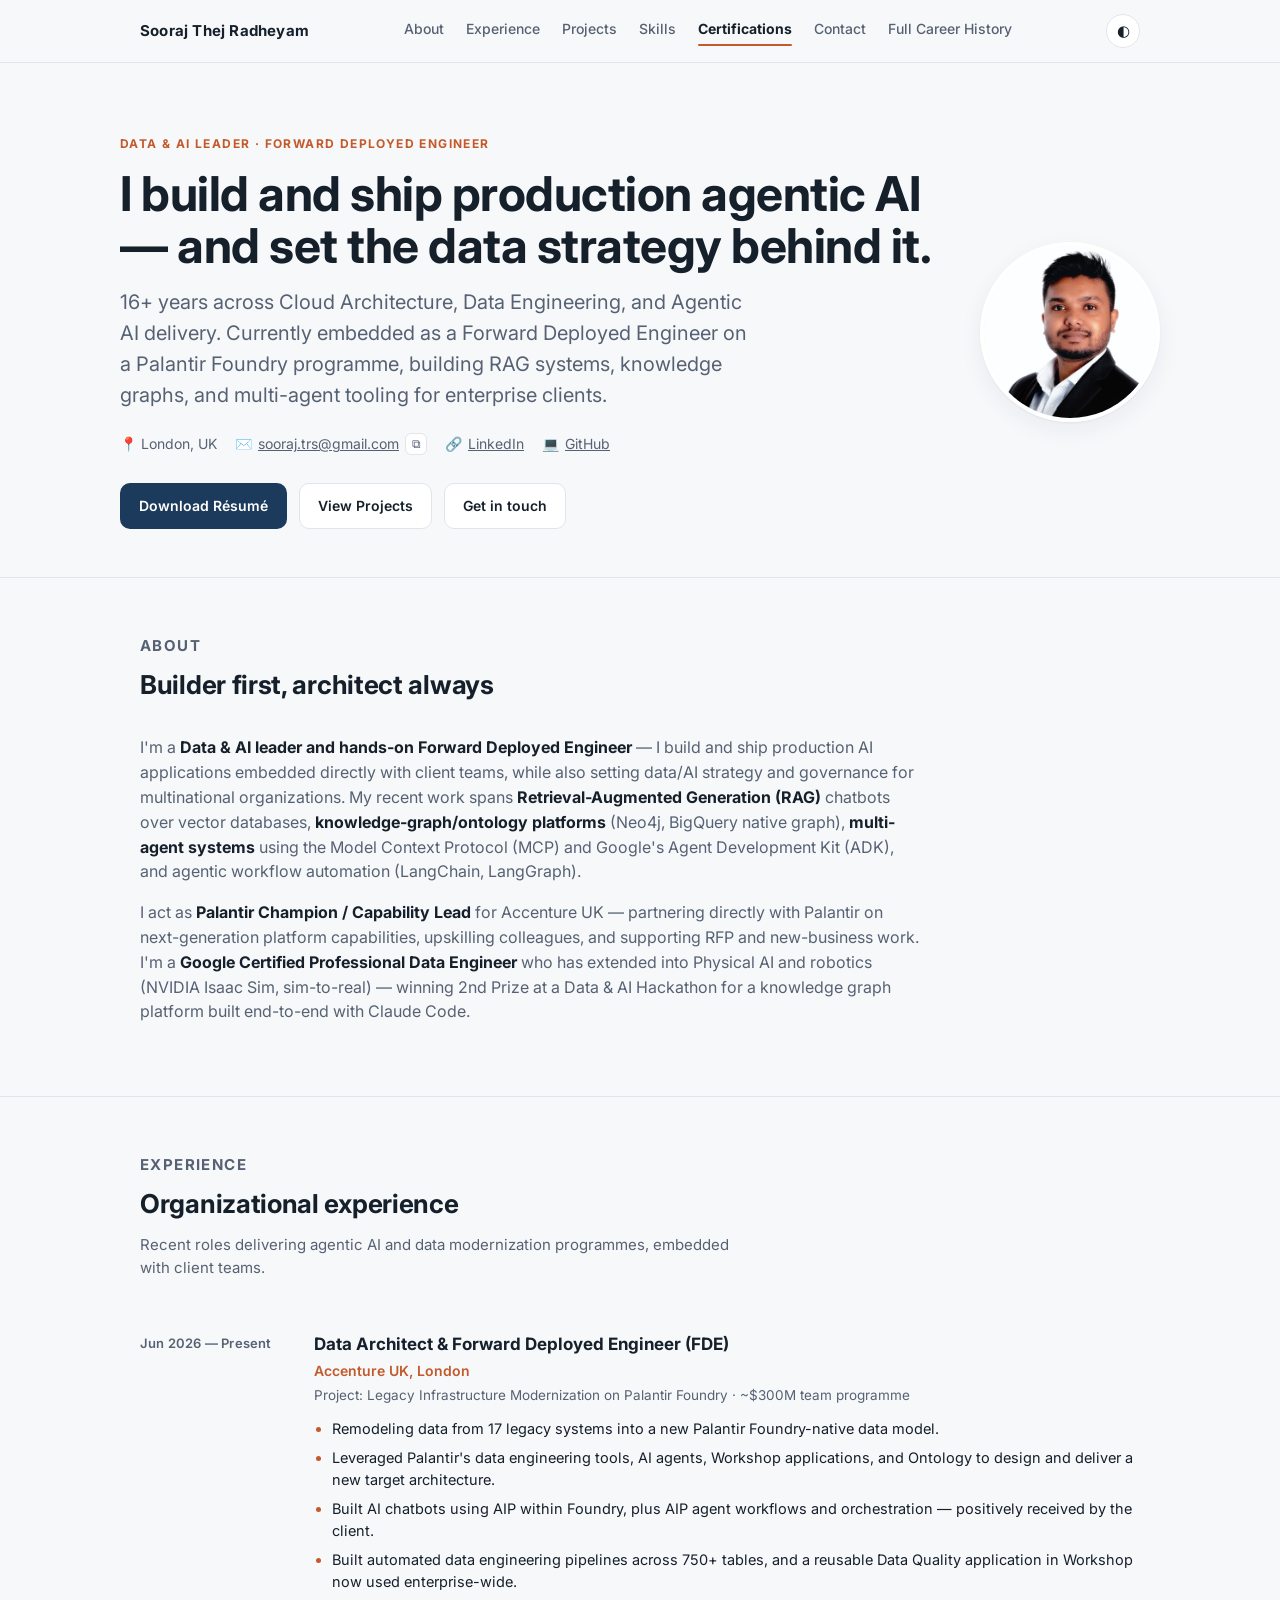
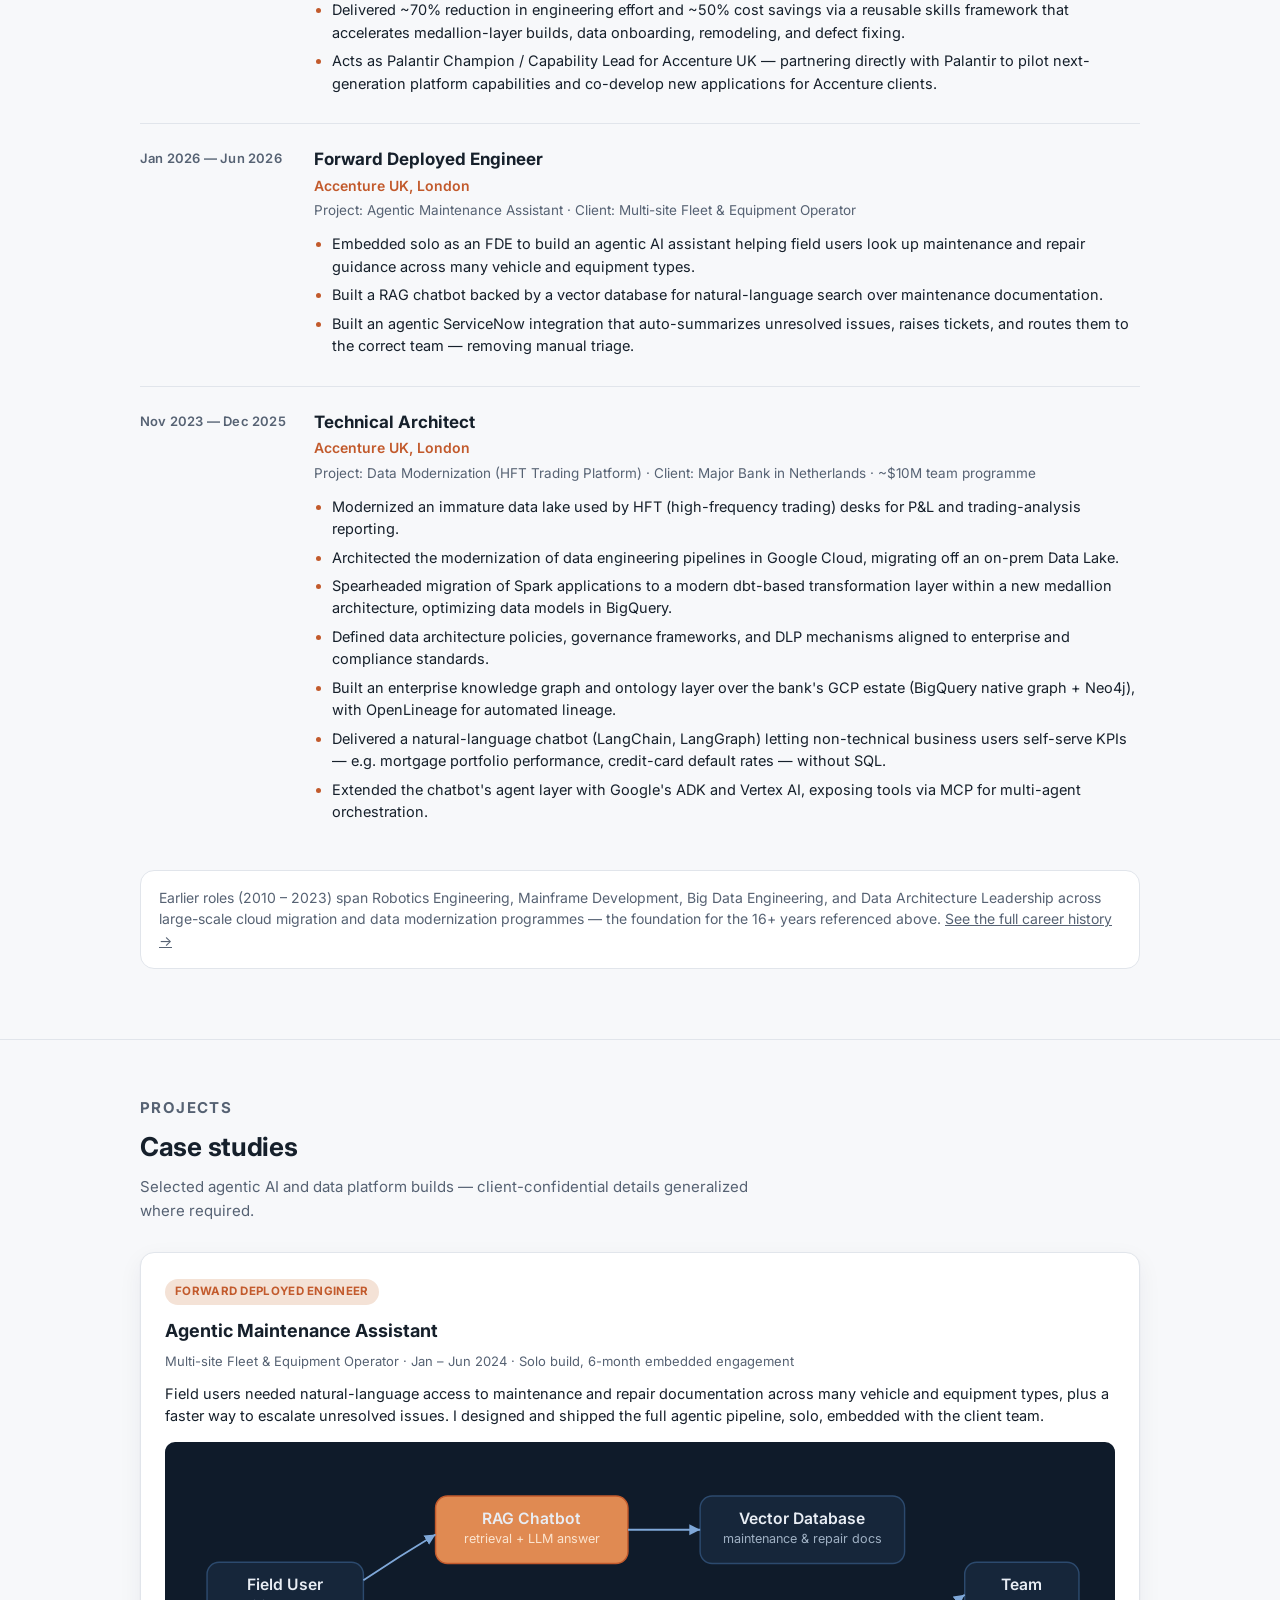
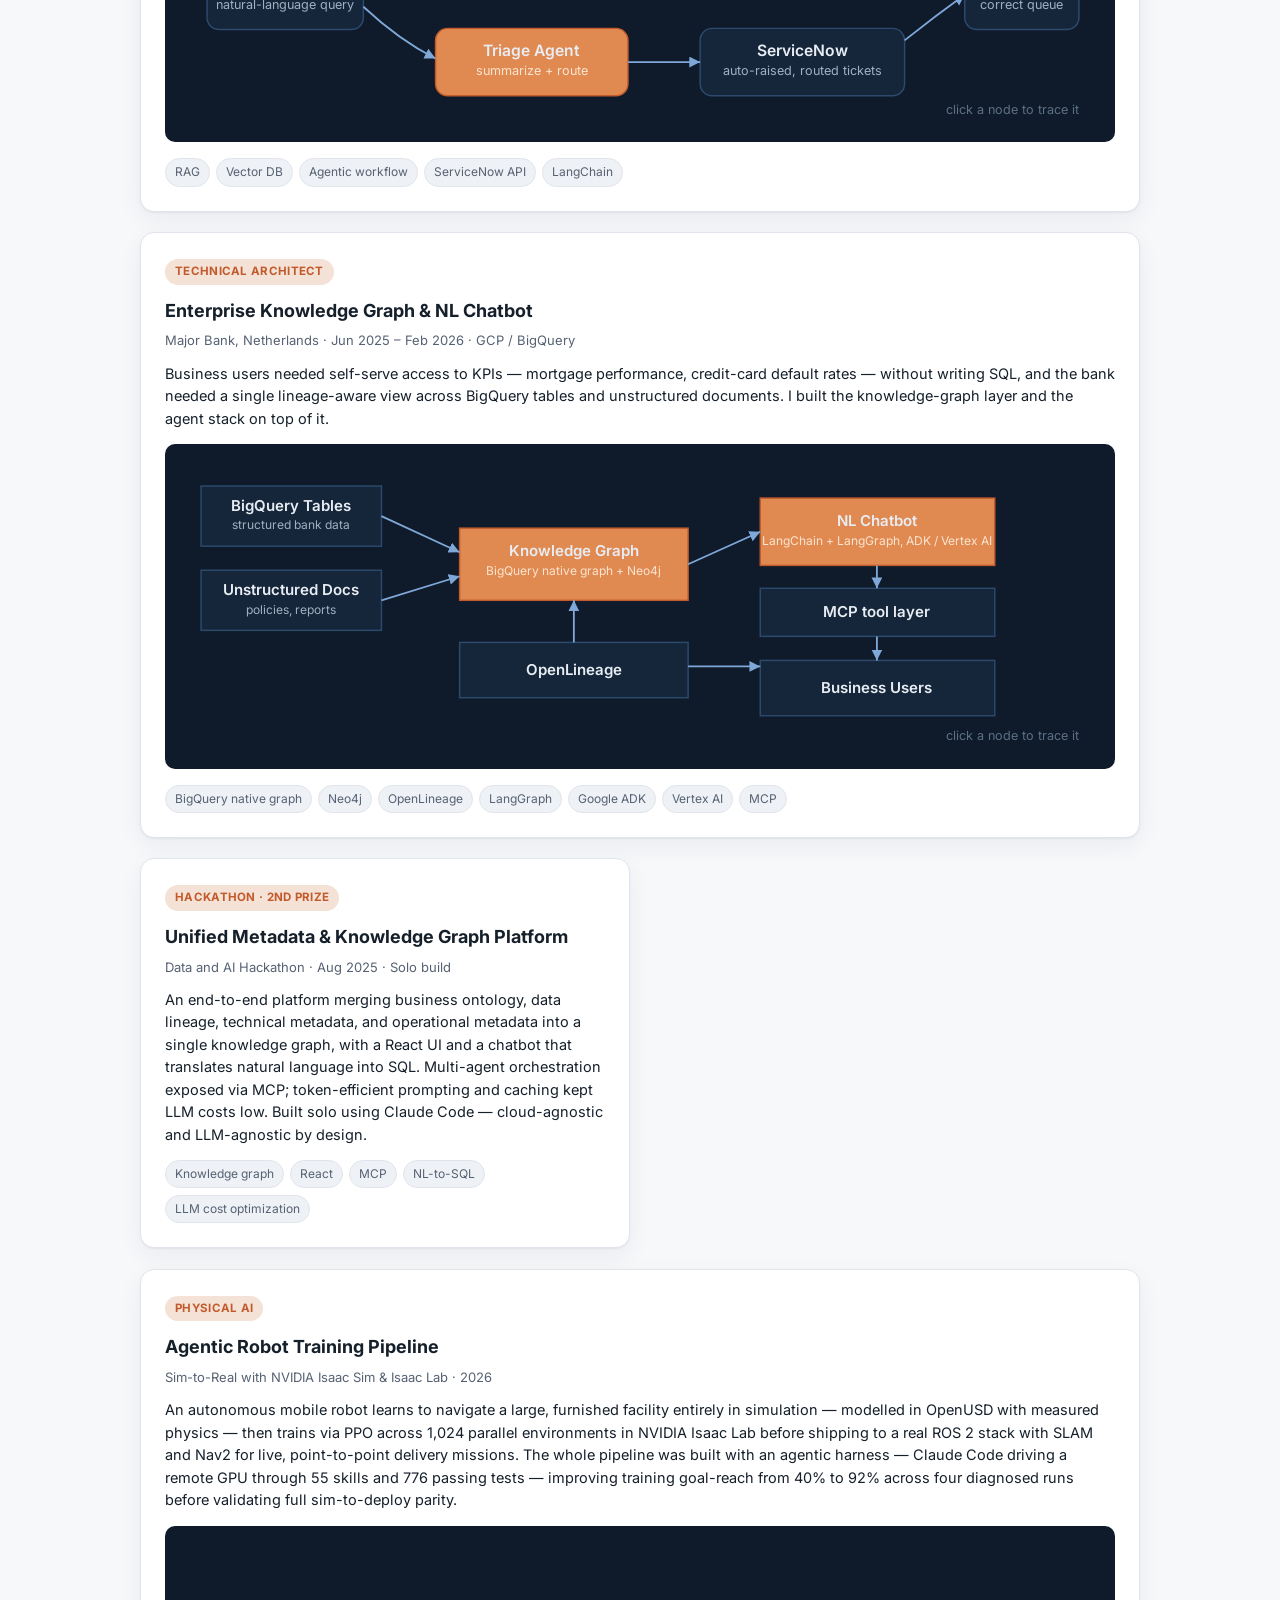
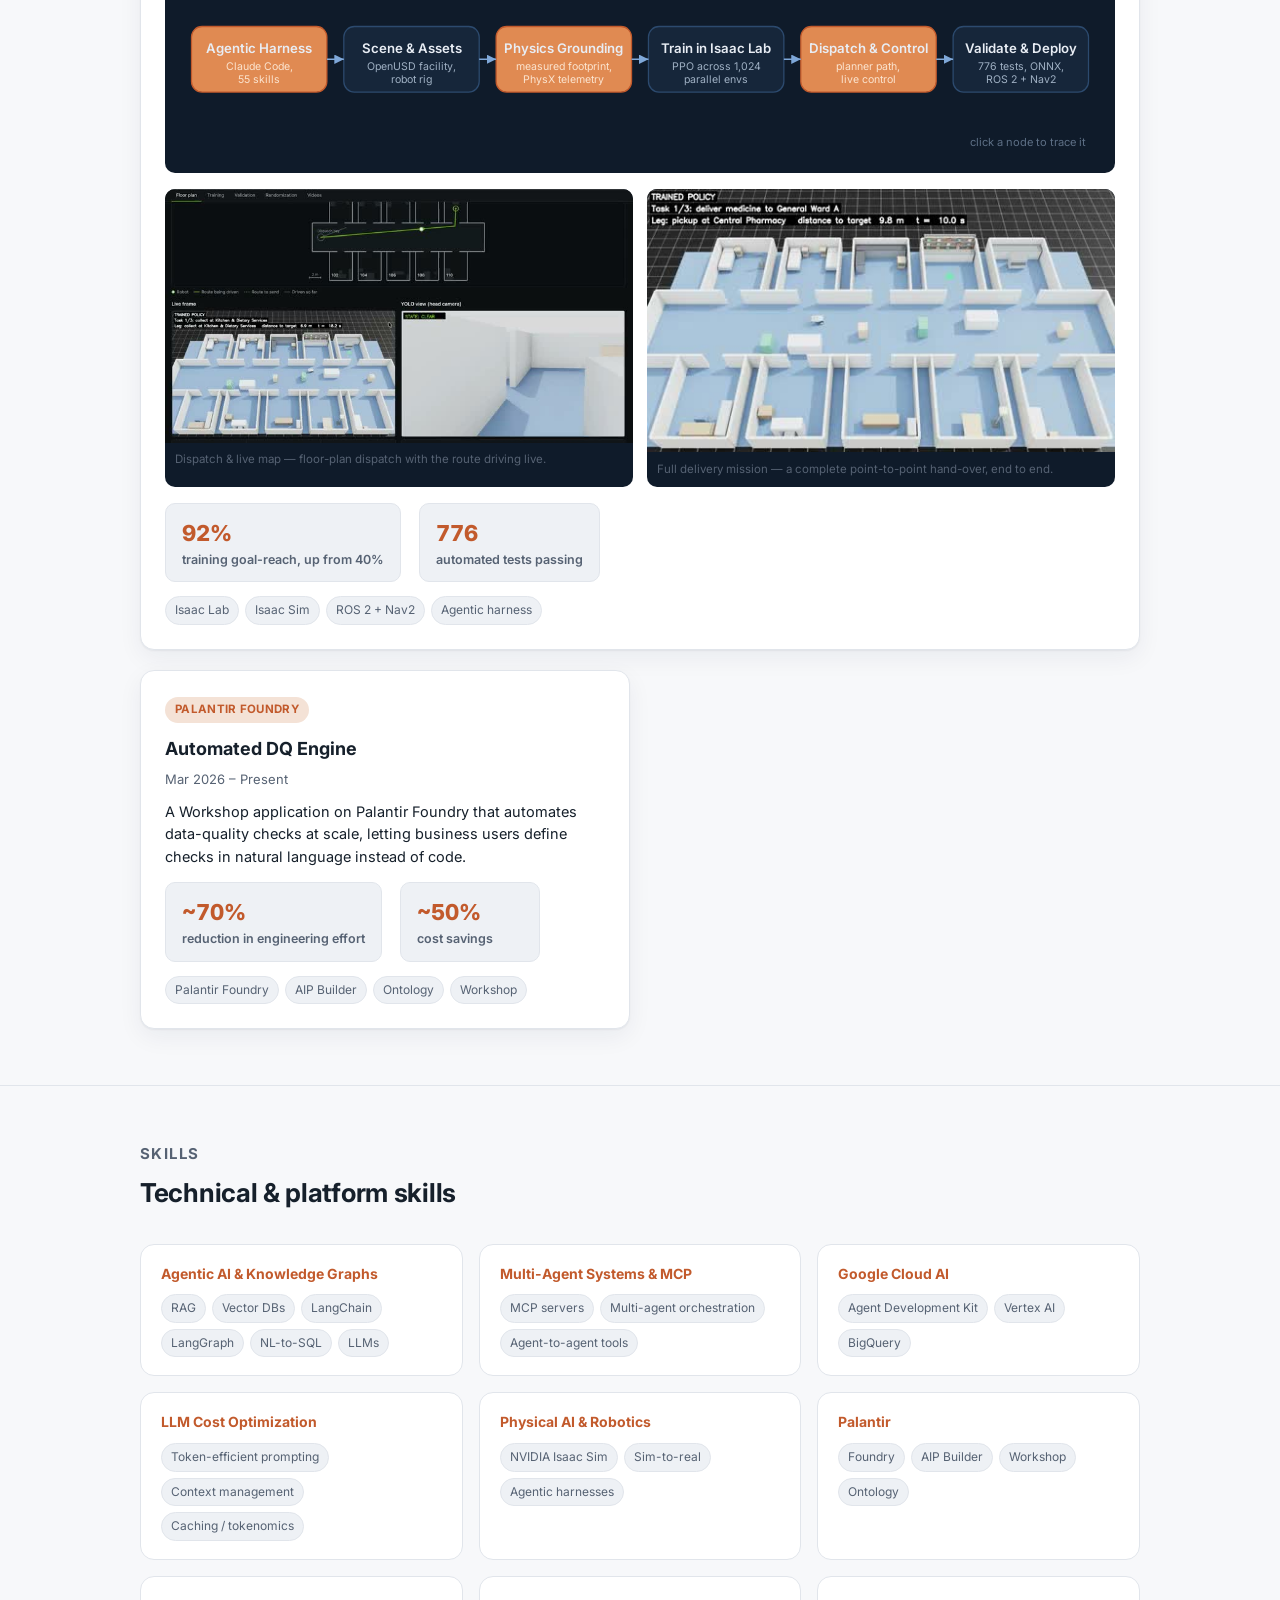
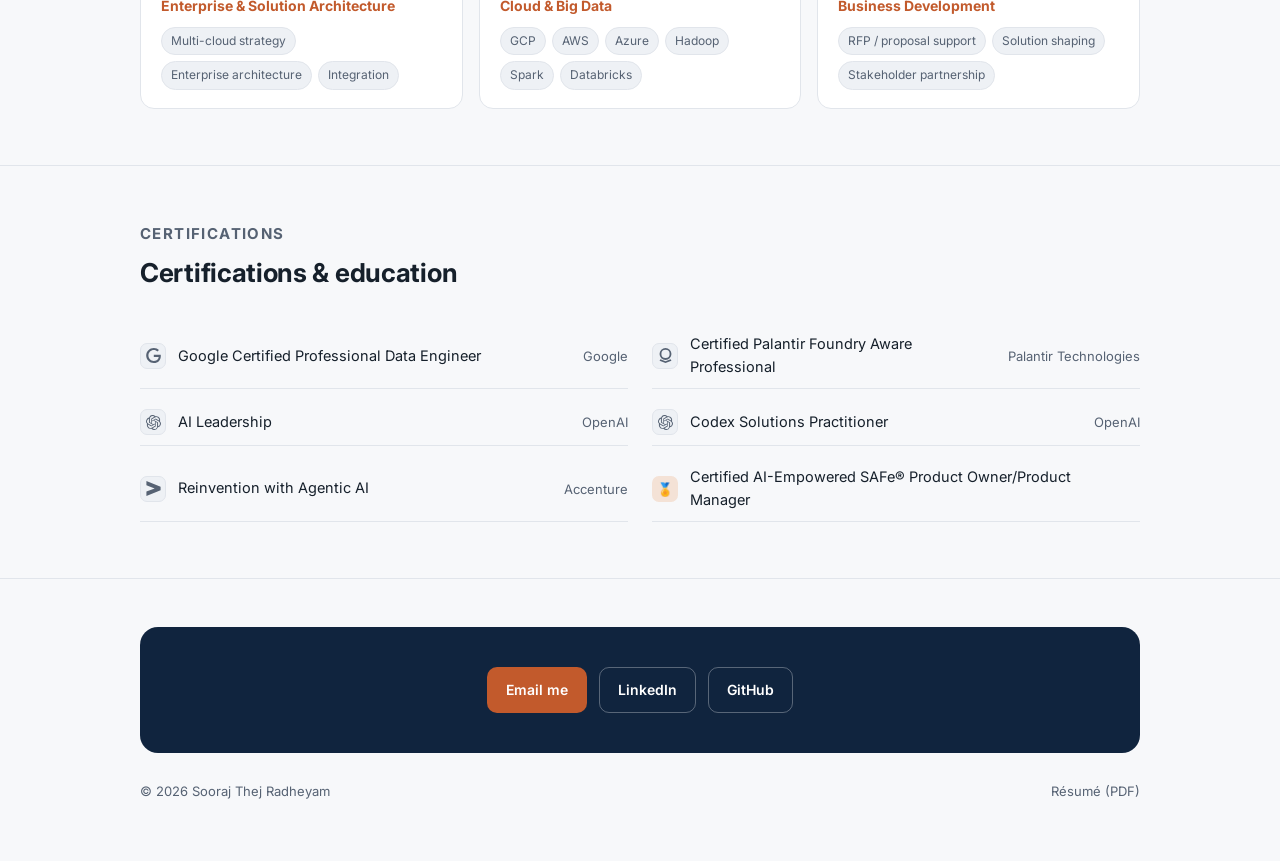
==== commit 2d8fe283: "Correct three programme-value figures HFT bank data modernization: \$70M -> \$10M UK bank hybrid sto" ====
--- a/index.html
+++ b/index.html
@@ -163,7 +163,7 @@
           <div>
             <p class="tl-role">Technical Architect</p>
             <p class="tl-org">Accenture UK, London</p>
-            <p class="tl-client">Project: Data Modernization (HFT Trading Platform) · Client: Major Bank in Netherlands · ~$70M team programme</p>
+            <p class="tl-client">Project: Data Modernization (HFT Trading Platform) · Client: Major Bank in Netherlands · ~$10M team programme</p>
             <ul>
               <li>Modernized an immature data lake used by HFT (high-frequency trading) desks for P&amp;L and trading-analysis reporting.</li>
               <li>Architected the modernization of data engineering pipelines in Google Cloud, migrating off an on-prem Data Lake.</li>
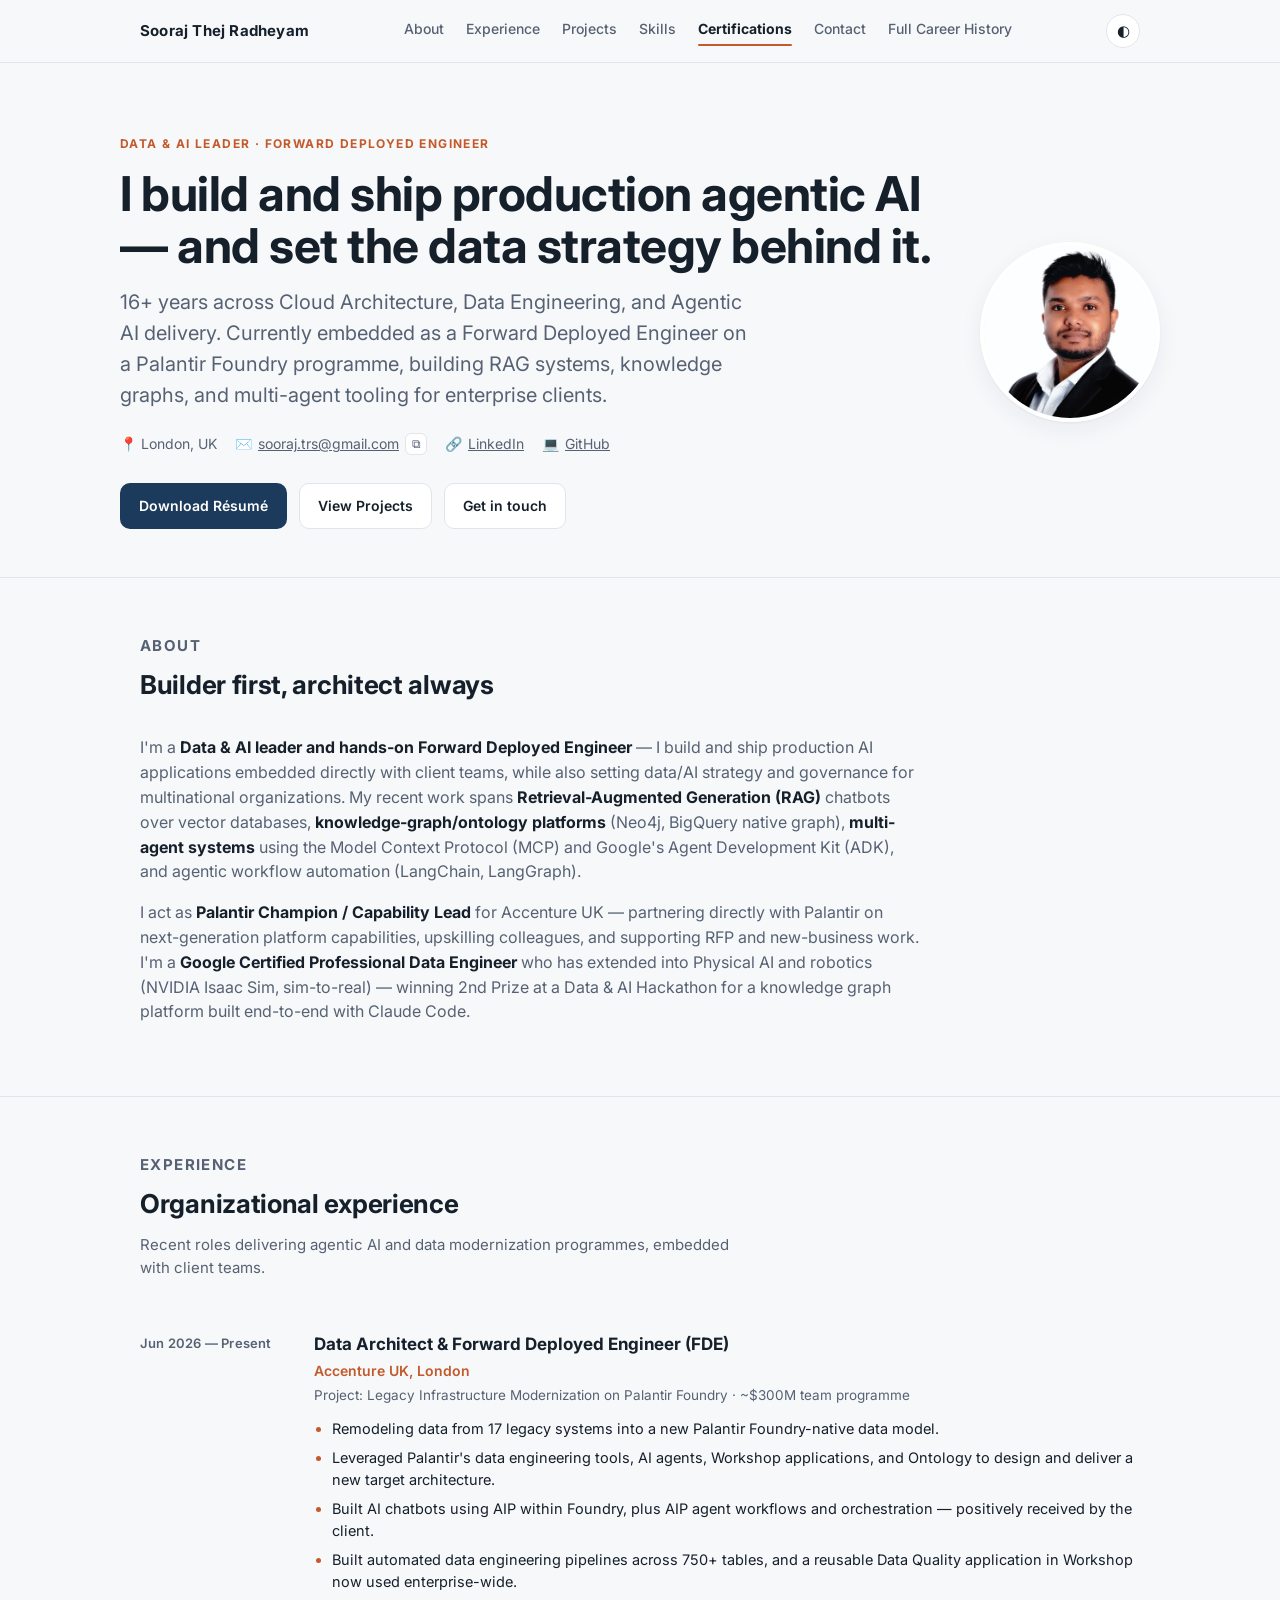
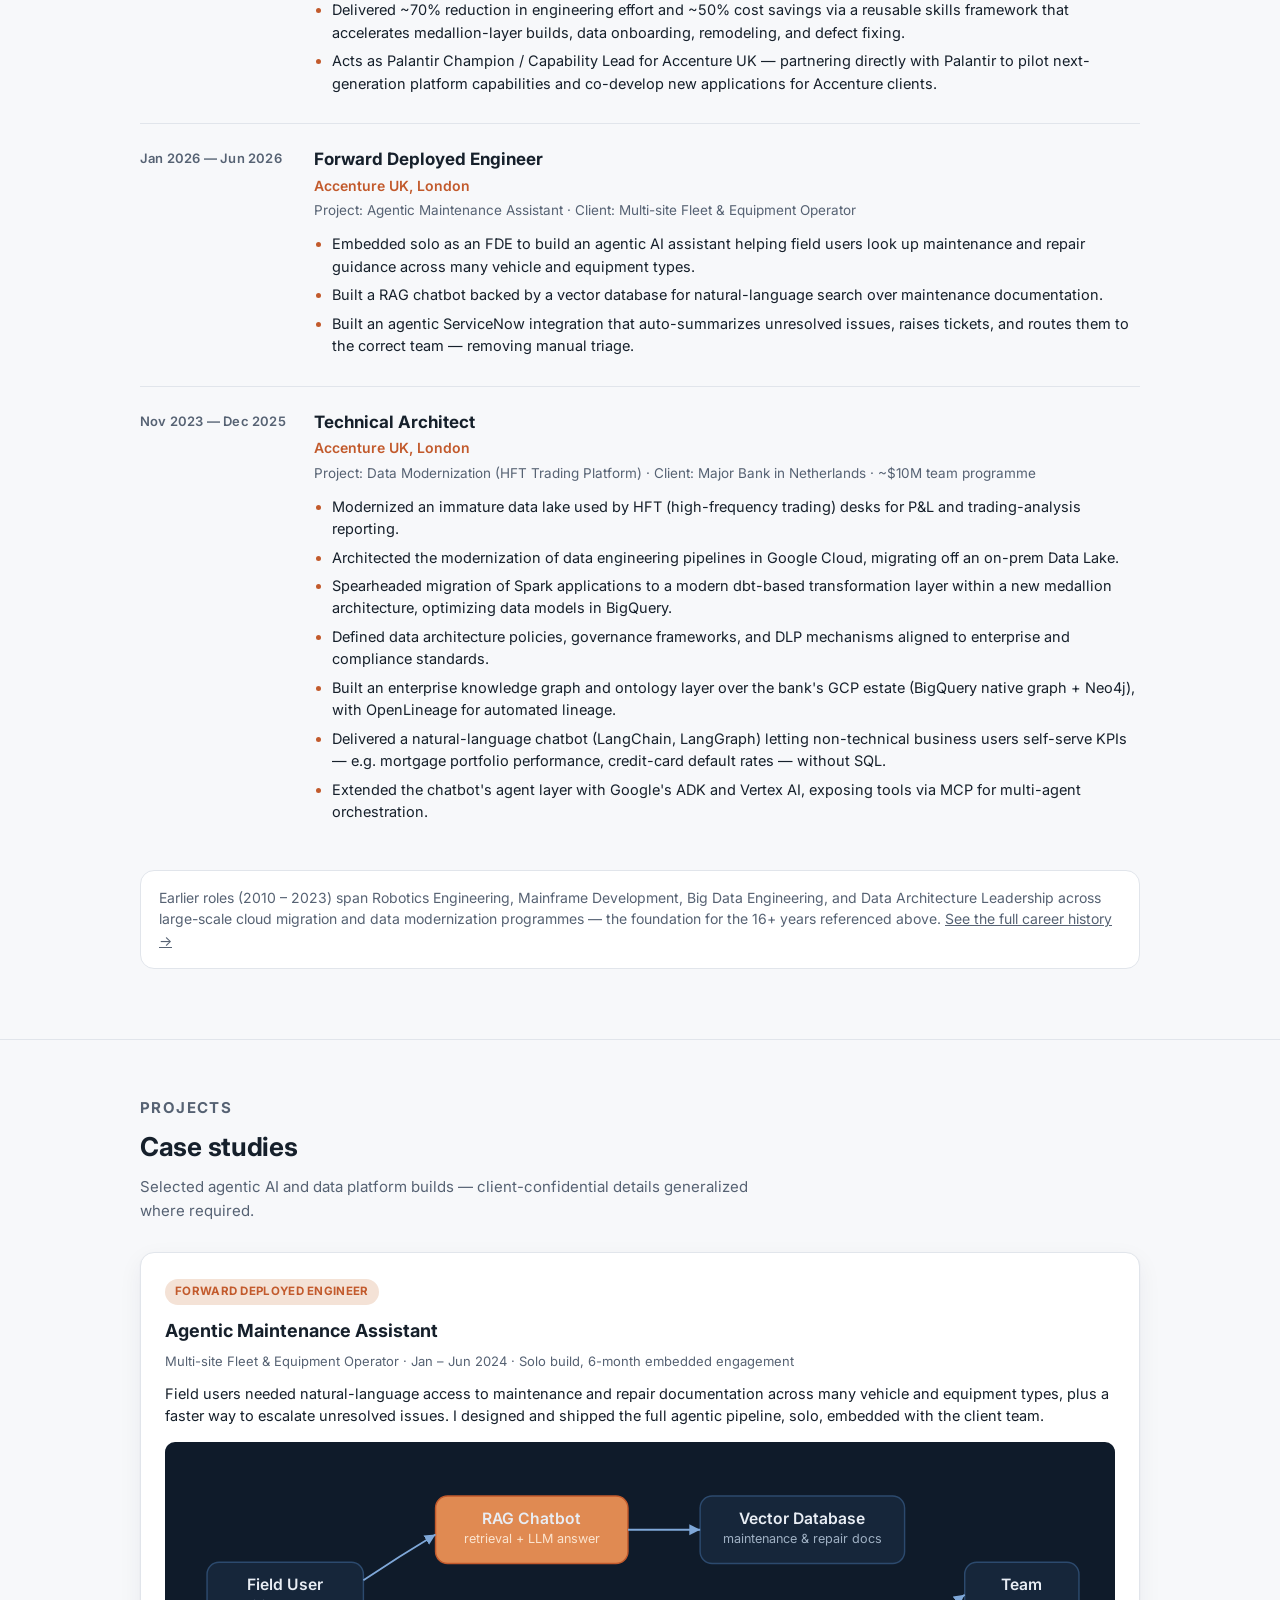
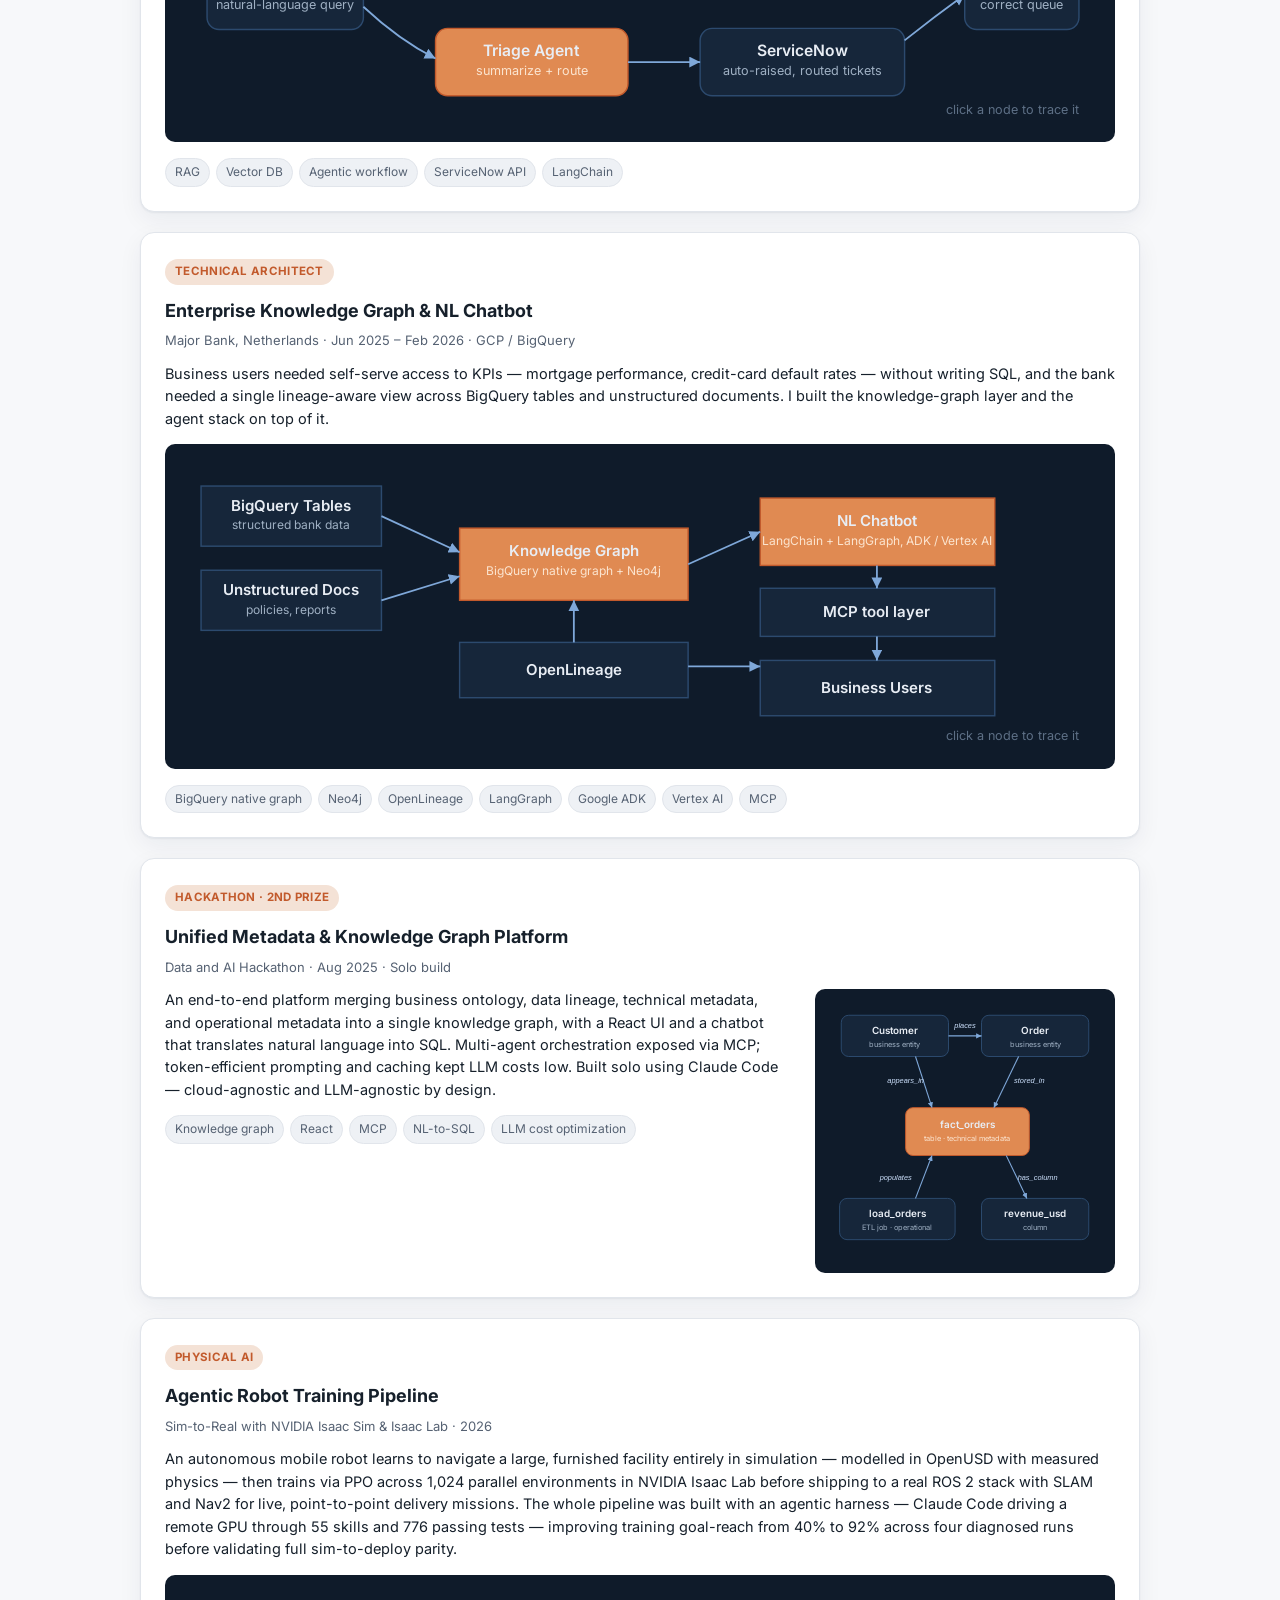
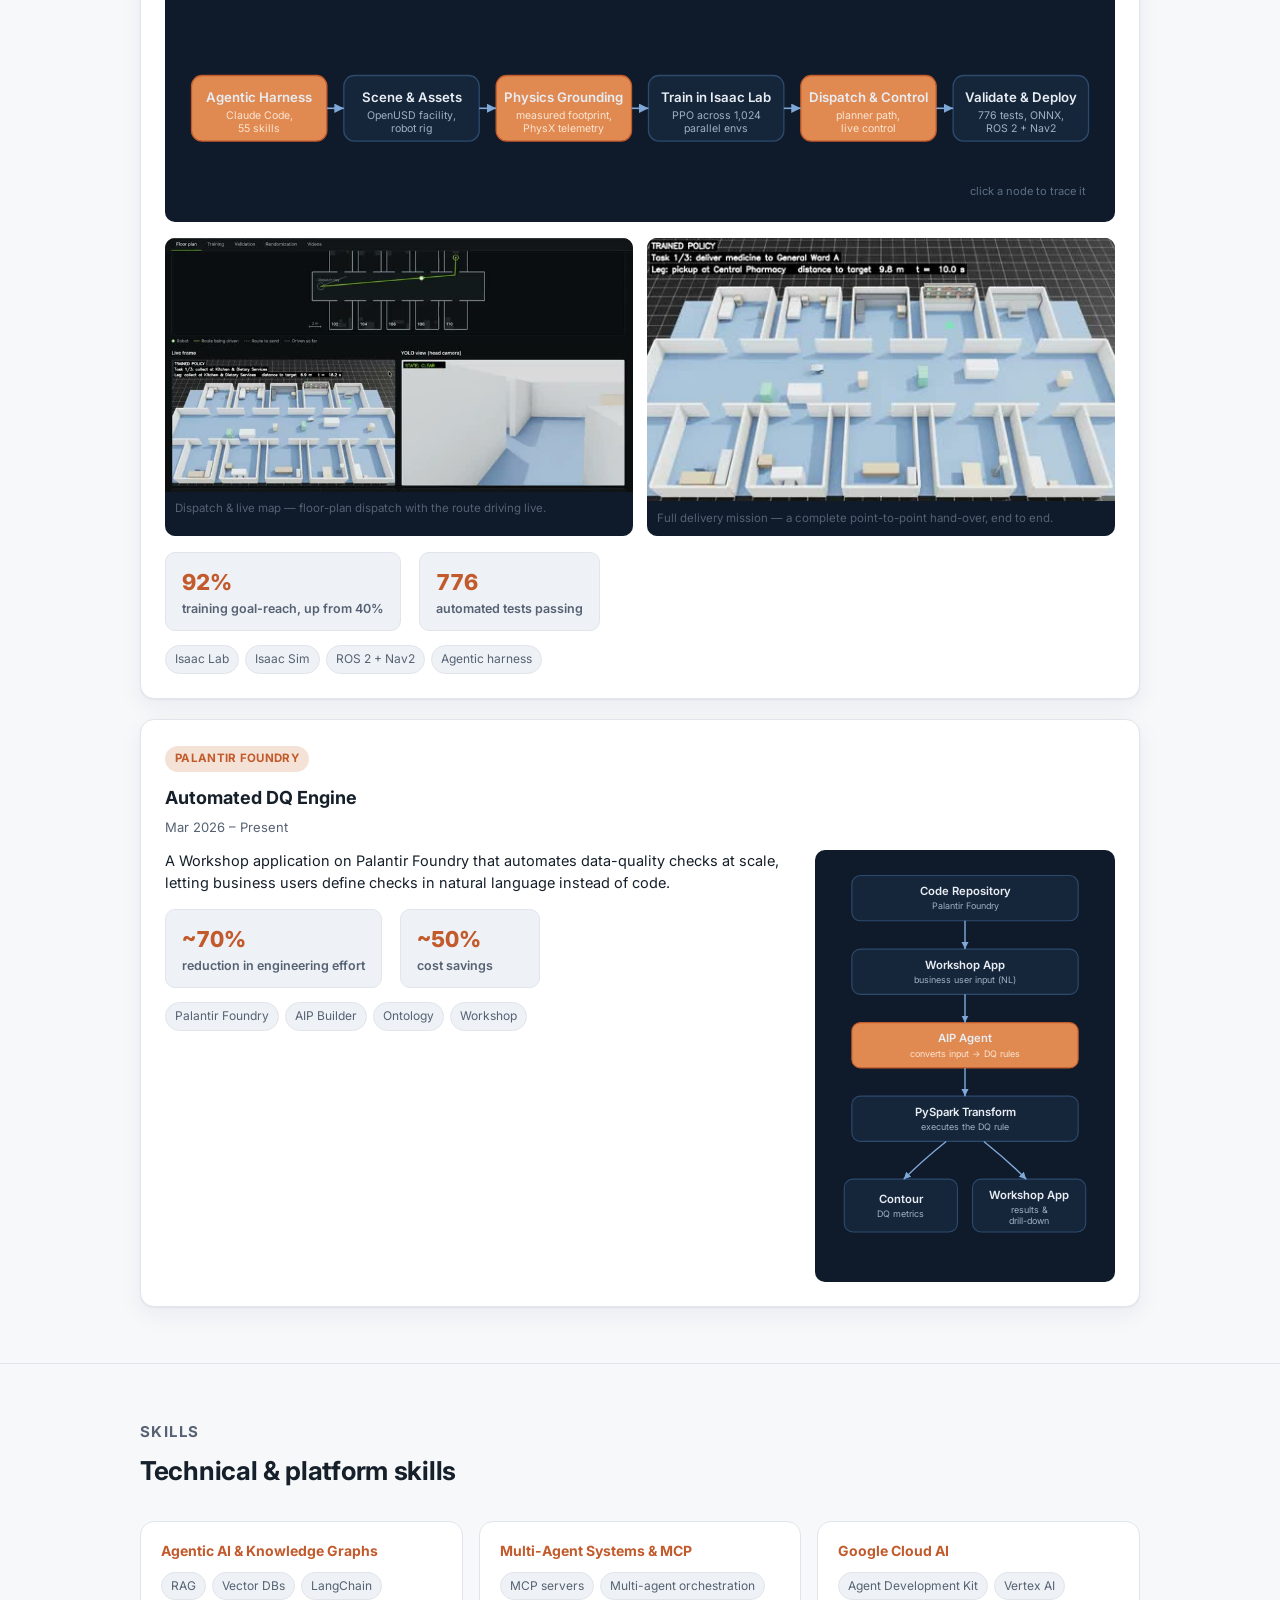
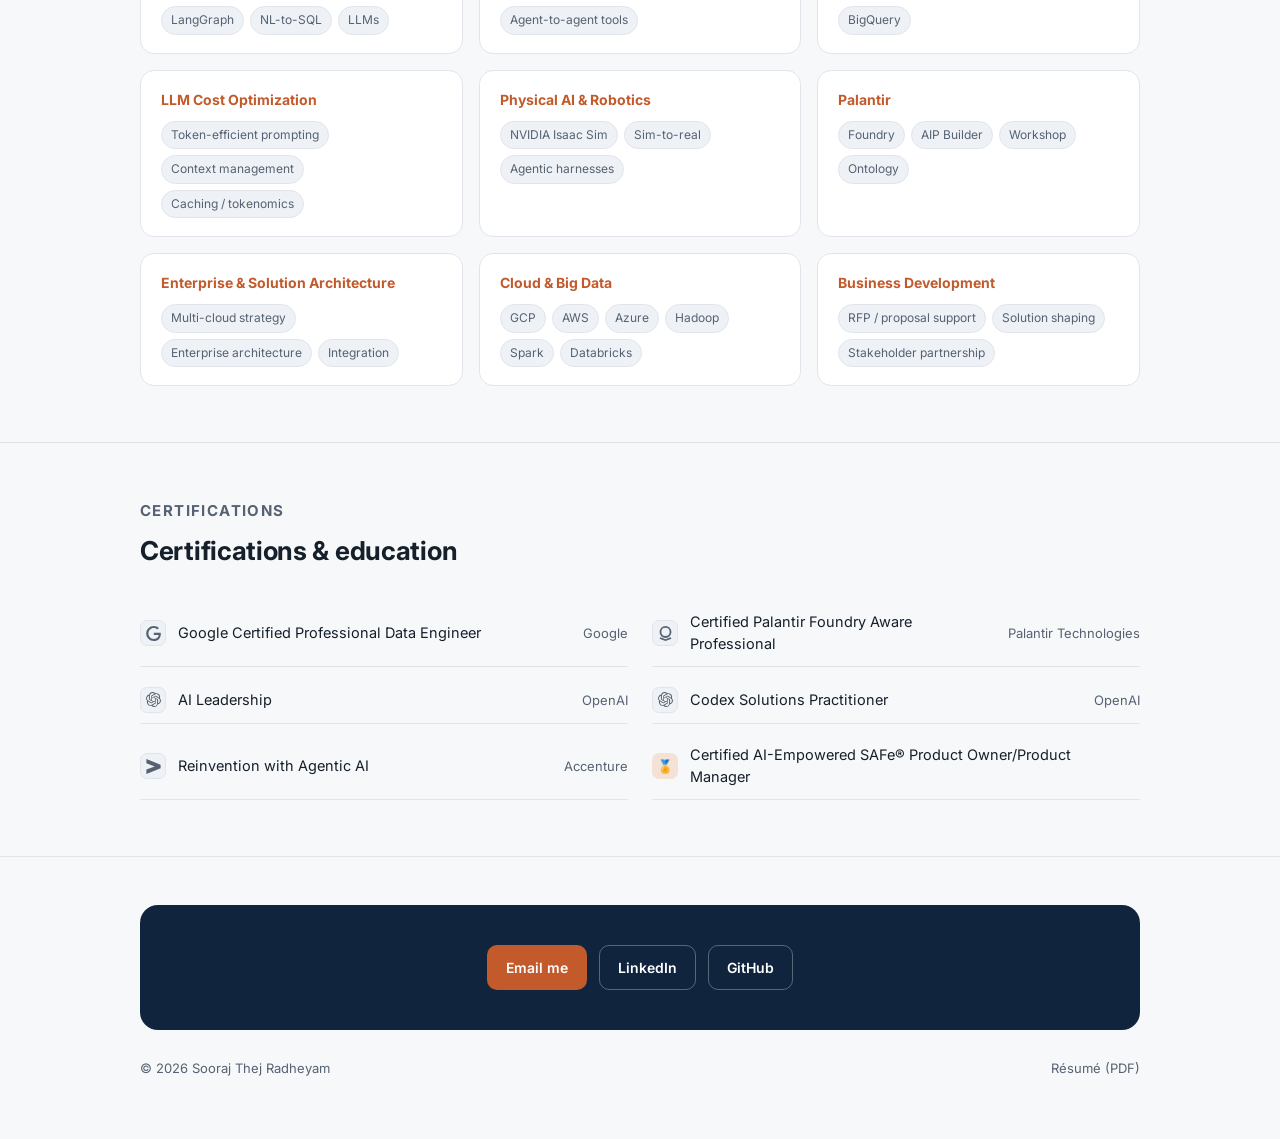
==== commit 218f3b32: "Add entity-relationship and process-flow diagrams; improve SEO - "Unified Metadata & Knowledge Graph" ====
--- a/index.html
+++ b/index.html
@@ -4,7 +4,9 @@
 <meta charset="UTF-8" />
 <meta name="viewport" content="width=device-width, initial-scale=1" />
 <title>Sooraj Thej Radheyam — Data &amp; AI Leader / Forward Deployed Engineer</title>
-<meta name="description" content="Portfolio of Sooraj Thej Radheyam: Data &amp; AI leader and Forward Deployed Engineer building agentic AI, knowledge graphs, and cloud data platforms." />
+<meta name="description" content="Sooraj Thej Radheyam — Data &amp; AI leader, Forward Deployed Engineer, and Solution Architect in London. Agentic AI, Palantir Foundry, knowledge graphs, and cloud data platforms, 16+ years." />
+<meta name="robots" content="index, follow" />
+<meta name="author" content="Sooraj Thej Radheyam" />
 <link rel="canonical" href="https://soorajtrs.github.io/sooraj-portfolio/" />
 
 <link rel="icon" href="assets/icons/favicon.svg" type="image/svg+xml">
@@ -30,12 +32,29 @@
   "url": "https://soorajtrs.github.io/sooraj-portfolio/",
   "image": "https://soorajtrs.github.io/sooraj-portfolio/assets/profile.jpg",
   "jobTitle": "Forward Deployed Engineer / Data & AI Leader",
+  "description": "Data & AI leader and Forward Deployed Engineer with 16+ years in cloud architecture, data engineering, and agentic AI delivery.",
   "email": "mailto:sooraj.trs@gmail.com",
   "address": {
     "@type": "PostalAddress",
     "addressLocality": "London",
     "addressCountry": "UK"
   },
+  "worksFor": {
+    "@type": "Organization",
+    "name": "Accenture"
+  },
+  "knowsAbout": [
+    "Agentic AI",
+    "Palantir Foundry",
+    "Retrieval-Augmented Generation",
+    "Knowledge Graphs",
+    "Data Architecture",
+    "Forward Deployed Engineering",
+    "Google Cloud Platform",
+    "LangChain",
+    "LangGraph",
+    "Data Modernization"
+  ],
   "sameAs": [
     "https://www.linkedin.com/in/sooraj-thej-radheyam/",
     "https://github.com/soorajtrs"
@@ -338,13 +357,79 @@
           </div>
         </div>
 
-        <div class="card reveal">
+        <div class="card diagram-card reveal">
           <span class="card-tag">Hackathon · 2nd Prize</span>
           <h3>Unified Metadata &amp; Knowledge Graph Platform</h3>
           <p class="meta">Data and AI Hackathon · Aug 2025 · Solo build</p>
-          <p>An end-to-end platform merging business ontology, data lineage, technical metadata, and operational metadata into a single knowledge graph, with a React UI and a chatbot that translates natural language into SQL. Multi-agent orchestration exposed via MCP; token-efficient prompting and caching kept LLM costs low. Built solo using Claude Code — cloud-agnostic and LLM-agnostic by design.</p>
-          <div class="pill-row">
-            <span class="pill">Knowledge graph</span><span class="pill">React</span><span class="pill">MCP</span><span class="pill">NL-to-SQL</span><span class="pill">LLM cost optimization</span>
+          <div class="card-split">
+            <div class="card-split-text">
+              <p>An end-to-end platform merging business ontology, data lineage, technical metadata, and operational metadata into a single knowledge graph, with a React UI and a chatbot that translates natural language into SQL. Multi-agent orchestration exposed via MCP; token-efficient prompting and caching kept LLM costs low. Built solo using Claude Code — cloud-agnostic and LLM-agnostic by design.</p>
+              <div class="pill-row">
+                <span class="pill">Knowledge graph</span><span class="pill">React</span><span class="pill">MCP</span><span class="pill">NL-to-SQL</span><span class="pill">LLM cost optimization</span>
+              </div>
+            </div>
+            <div class="card-split-diagram">
+              <div class="diagram-wrap">
+                <svg viewBox="0 0 320 300" xmlns="http://www.w3.org/2000/svg" role="img" aria-label="Knowledge graph: Customer and Order business entities link to a central fact_orders table, which is populated by the load_orders ETL job and has a revenue_usd column — each link labeled with its relationship">
+                  <defs>
+                    <marker id="arrow5" markerWidth="7" markerHeight="7" refX="5" refY="2.5" orient="auto"><path d="M0,0 L5,2.5 L0,5 Z" fill="#7fa8d9"/></marker>
+                  </defs>
+                  <style>
+                    .box5{fill:#16263a;stroke:#2c4a6e;stroke-width:1.2;}
+                    .lbl5{fill:#e8edf4;font-family:Inter,sans-serif;font-size:12px;font-weight:600;}
+                    .sub5{fill:#9fb0c3;font-family:Inter,sans-serif;font-size:9px;}
+                    .edge5{stroke:#7fa8d9;stroke-width:1.3;fill:none;marker-end:url(#arrow5);}
+                    .accent5{fill:#e08a52;stroke:#c25a2c;}
+                    .elbl5{fill:#cfe3ff;font-family:Inter,sans-serif;font-size:9px;font-style:italic;}
+                  </style>
+
+                  <g class="dnode" data-id="n1" tabindex="0" role="button" aria-pressed="false">
+                    <rect x="10" y="10" width="130" height="50" rx="9" class="box5"/>
+                    <text x="75" y="33" class="lbl5" text-anchor="middle">Customer</text>
+                    <text x="75" y="48" class="sub5" text-anchor="middle">business entity</text>
+                  </g>
+
+                  <g class="dnode" data-id="n2" tabindex="0" role="button" aria-pressed="false">
+                    <rect x="180" y="10" width="130" height="50" rx="9" class="box5"/>
+                    <text x="245" y="33" class="lbl5" text-anchor="middle">Order</text>
+                    <text x="245" y="48" class="sub5" text-anchor="middle">business entity</text>
+                  </g>
+
+                  <g class="dnode" data-id="n3" tabindex="0" role="button" aria-pressed="false">
+                    <rect x="88" y="122" width="150" height="58" rx="9" class="box5 accent5"/>
+                    <text x="163" y="147" class="lbl5" text-anchor="middle">fact_orders</text>
+                    <text x="163" y="162" class="sub5" text-anchor="middle" style="fill:#fbe4cf;">table · technical metadata</text>
+                  </g>
+
+                  <g class="dnode" data-id="n4" tabindex="0" role="button" aria-pressed="false">
+                    <rect x="8" y="232" width="140" height="50" rx="9" class="box5"/>
+                    <text x="78" y="255" class="lbl5" text-anchor="middle">load_orders</text>
+                    <text x="78" y="270" class="sub5" text-anchor="middle">ETL job · operational</text>
+                  </g>
+
+                  <g class="dnode" data-id="n5" tabindex="0" role="button" aria-pressed="false">
+                    <rect x="180" y="232" width="130" height="50" rx="9" class="box5"/>
+                    <text x="245" y="255" class="lbl5" text-anchor="middle">revenue_usd</text>
+                    <text x="245" y="270" class="sub5" text-anchor="middle">column</text>
+                  </g>
+
+                  <path d="M140,35 L180,35" data-from="n1" data-to="n2" class="edge5 dline"/>
+                  <text x="160" y="26" class="elbl5" text-anchor="middle">places</text>
+
+                  <path d="M100,60 L120,122" data-from="n1" data-to="n3" class="edge5 dline"/>
+                  <text x="88" y="92" class="elbl5" text-anchor="middle">appears_in</text>
+
+                  <path d="M225,60 L195,122" data-from="n2" data-to="n3" class="edge5 dline"/>
+                  <text x="238" y="92" class="elbl5" text-anchor="middle">stored_in</text>
+
+                  <path d="M100,232 L120,180" data-from="n4" data-to="n3" class="edge5 dline"/>
+                  <text x="76" y="210" class="elbl5" text-anchor="middle">populates</text>
+
+                  <path d="M210,180 L235,232" data-from="n3" data-to="n5" class="edge5 dline"/>
+                  <text x="248" y="210" class="elbl5" text-anchor="middle">has_column</text>
+                </svg>
+              </div>
+            </div>
           </div>
         </div>
 
@@ -445,17 +530,81 @@
           </div>
         </div>
 
-        <div class="card reveal">
+        <div class="card diagram-card reveal">
           <span class="card-tag">Palantir Foundry</span>
           <h3>Automated DQ Engine</h3>
           <p class="meta">Mar 2026 – Present</p>
-          <p>A Workshop application on Palantir Foundry that automates data-quality checks at scale, letting business users define checks in natural language instead of code.</p>
-          <div class="impact-row">
-            <div class="impact"><div class="num counter" data-prefix="~" data-target="70" data-suffix="%">0%</div><div class="lbl">reduction in engineering effort</div></div>
-            <div class="impact"><div class="num counter" data-prefix="~" data-target="50" data-suffix="%">0%</div><div class="lbl">cost savings</div></div>
-          </div>
-          <div class="pill-row" style="margin-top:14px;">
-            <span class="pill">Palantir Foundry</span><span class="pill">AIP Builder</span><span class="pill">Ontology</span><span class="pill">Workshop</span>
+          <div class="card-split">
+            <div class="card-split-text">
+              <p>A Workshop application on Palantir Foundry that automates data-quality checks at scale, letting business users define checks in natural language instead of code.</p>
+              <div class="impact-row">
+                <div class="impact"><div class="num counter" data-prefix="~" data-target="70" data-suffix="%">0%</div><div class="lbl">reduction in engineering effort</div></div>
+                <div class="impact"><div class="num counter" data-prefix="~" data-target="50" data-suffix="%">0%</div><div class="lbl">cost savings</div></div>
+              </div>
+              <div class="pill-row" style="margin-top:14px;">
+                <span class="pill">Palantir Foundry</span><span class="pill">AIP Builder</span><span class="pill">Ontology</span><span class="pill">Workshop</span>
+              </div>
+            </div>
+            <div class="card-split-diagram">
+              <div class="diagram-wrap">
+                <svg viewBox="0 0 280 420" xmlns="http://www.w3.org/2000/svg" role="img" aria-label="Process flow: a Palantir code repository feeds the Workshop app, where a business user's natural-language input is converted by an AIP agent into data-quality rules, executed as a PySpark transform, with metrics exported to Contour and back to the Workshop app">
+                  <defs>
+                    <marker id="arrow4" markerWidth="7" markerHeight="7" refX="5" refY="2.5" orient="auto"><path d="M0,0 L5,2.5 L0,5 Z" fill="#7fa8d9"/></marker>
+                  </defs>
+                  <style>
+                    .box4{fill:#16263a;stroke:#2c4a6e;stroke-width:1.2;}
+                    .lbl4{fill:#e8edf4;font-family:Inter,sans-serif;font-size:12px;font-weight:600;}
+                    .sub4{fill:#9fb0c3;font-family:Inter,sans-serif;font-size:9.5px;}
+                    .subA4{fill:#fbe4cf;font-family:Inter,sans-serif;font-size:9.5px;}
+                    .edge4{stroke:#7fa8d9;stroke-width:1.5;fill:none;marker-end:url(#arrow4);}
+                    .accent4{fill:#e08a52;stroke:#c25a2c;}
+                  </style>
+
+                  <g class="dnode" data-id="n1" tabindex="0" role="button" aria-pressed="false">
+                    <rect x="20" y="8" width="240" height="48" rx="9" class="box4"/>
+                    <text x="140" y="29" class="lbl4" text-anchor="middle">Code Repository</text>
+                    <text x="140" y="44" class="sub4" text-anchor="middle">Palantir Foundry</text>
+                  </g>
+
+                  <g class="dnode" data-id="n2" tabindex="0" role="button" aria-pressed="false">
+                    <rect x="20" y="86" width="240" height="48" rx="9" class="box4"/>
+                    <text x="140" y="107" class="lbl4" text-anchor="middle">Workshop App</text>
+                    <text x="140" y="122" class="sub4" text-anchor="middle">business user input (NL)</text>
+                  </g>
+
+                  <g class="dnode" data-id="n3" tabindex="0" role="button" aria-pressed="false">
+                    <rect x="20" y="164" width="240" height="48" rx="9" class="box4 accent4"/>
+                    <text x="140" y="185" class="lbl4" text-anchor="middle">AIP Agent</text>
+                    <text x="140" y="200" class="subA4" text-anchor="middle">converts input → DQ rules</text>
+                  </g>
+
+                  <g class="dnode" data-id="n4" tabindex="0" role="button" aria-pressed="false">
+                    <rect x="20" y="242" width="240" height="48" rx="9" class="box4"/>
+                    <text x="140" y="263" class="lbl4" text-anchor="middle">PySpark Transform</text>
+                    <text x="140" y="278" class="sub4" text-anchor="middle">executes the DQ rule</text>
+                  </g>
+
+                  <g class="dnode" data-id="n5" tabindex="0" role="button" aria-pressed="false">
+                    <rect x="12" y="330" width="120" height="56" rx="9" class="box4"/>
+                    <text x="72" y="355" class="lbl4" text-anchor="middle">Contour</text>
+                    <text x="72" y="370" class="sub4" text-anchor="middle">DQ metrics</text>
+                  </g>
+
+                  <g class="dnode" data-id="n6" tabindex="0" role="button" aria-pressed="false">
+                    <rect x="148" y="330" width="120" height="56" rx="9" class="box4"/>
+                    <text x="208" y="351" class="lbl4" text-anchor="middle">Workshop App</text>
+                    <text x="208" y="366" class="sub4" text-anchor="middle">results &amp;</text>
+                    <text x="208" y="378" class="sub4" text-anchor="middle">drill-down</text>
+                  </g>
+
+                  <path d="M140,56 L140,86" data-from="n1" data-to="n2" class="edge4 dline"/>
+                  <path d="M140,134 L140,164" data-from="n2" data-to="n3" class="edge4 dline"/>
+                  <path d="M140,212 L140,242" data-from="n3" data-to="n4" class="edge4 dline"/>
+                  <path d="M120,290 Q95,310 75,330" data-from="n4" data-to="n5" class="edge4 dline"/>
+                  <path d="M160,290 Q185,310 205,330" data-from="n4" data-to="n6" class="edge4 dline"/>
+                </svg>
+              </div>
+            </div>
           </div>
         </div>
 
--- a/styles.css
+++ b/styles.css
@@ -451,6 +451,13 @@
 }
 
 .diagram-wrap svg { display: block; width: 100%; height: auto; min-width: 560px; }
+
+/* ---------- Side-by-side card (text left, diagram right) ---------- */
+.card-split { display: flex; gap: 28px; align-items: flex-start; }
+.card-split .card-split-text { flex: 1 1 300px; min-width: 0; }
+.card-split .card-split-diagram { flex: 0 1 300px; min-width: 0; align-self: stretch; }
+.card-split .card-split-diagram .diagram-wrap { margin: 0; height: 100%; display: flex; align-items: center; }
+.card-split .card-split-diagram .diagram-wrap svg { min-width: 0; }
 
 .mini-gallery {
   display: grid;
@@ -684,4 +691,6 @@
   .skills-grid { grid-template-columns: 1fr; }
   .contact-box { flex-direction: column; align-items: center; }
   .diagram-wrap svg { min-width: 480px; }
-}
+  .card-split { flex-direction: column; }
+  .card-split .card-split-diagram { align-self: stretch; }
+}
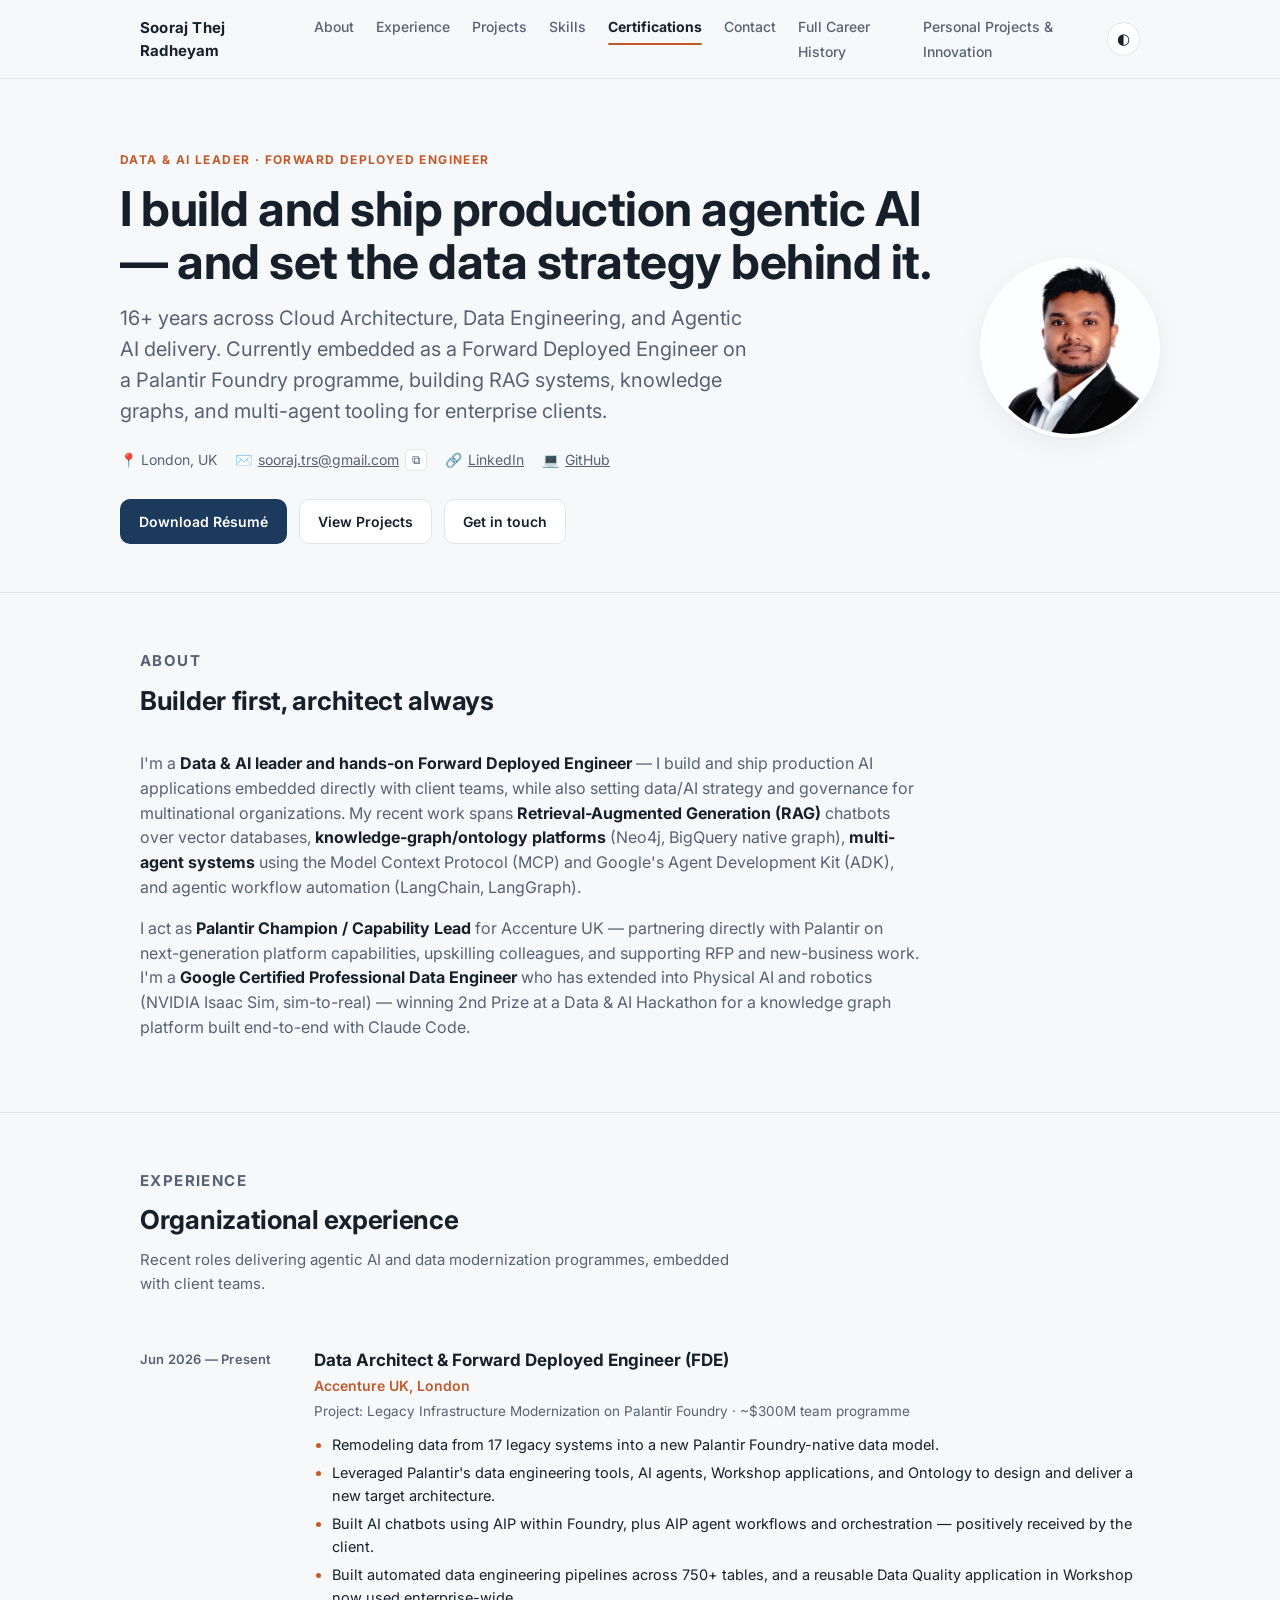
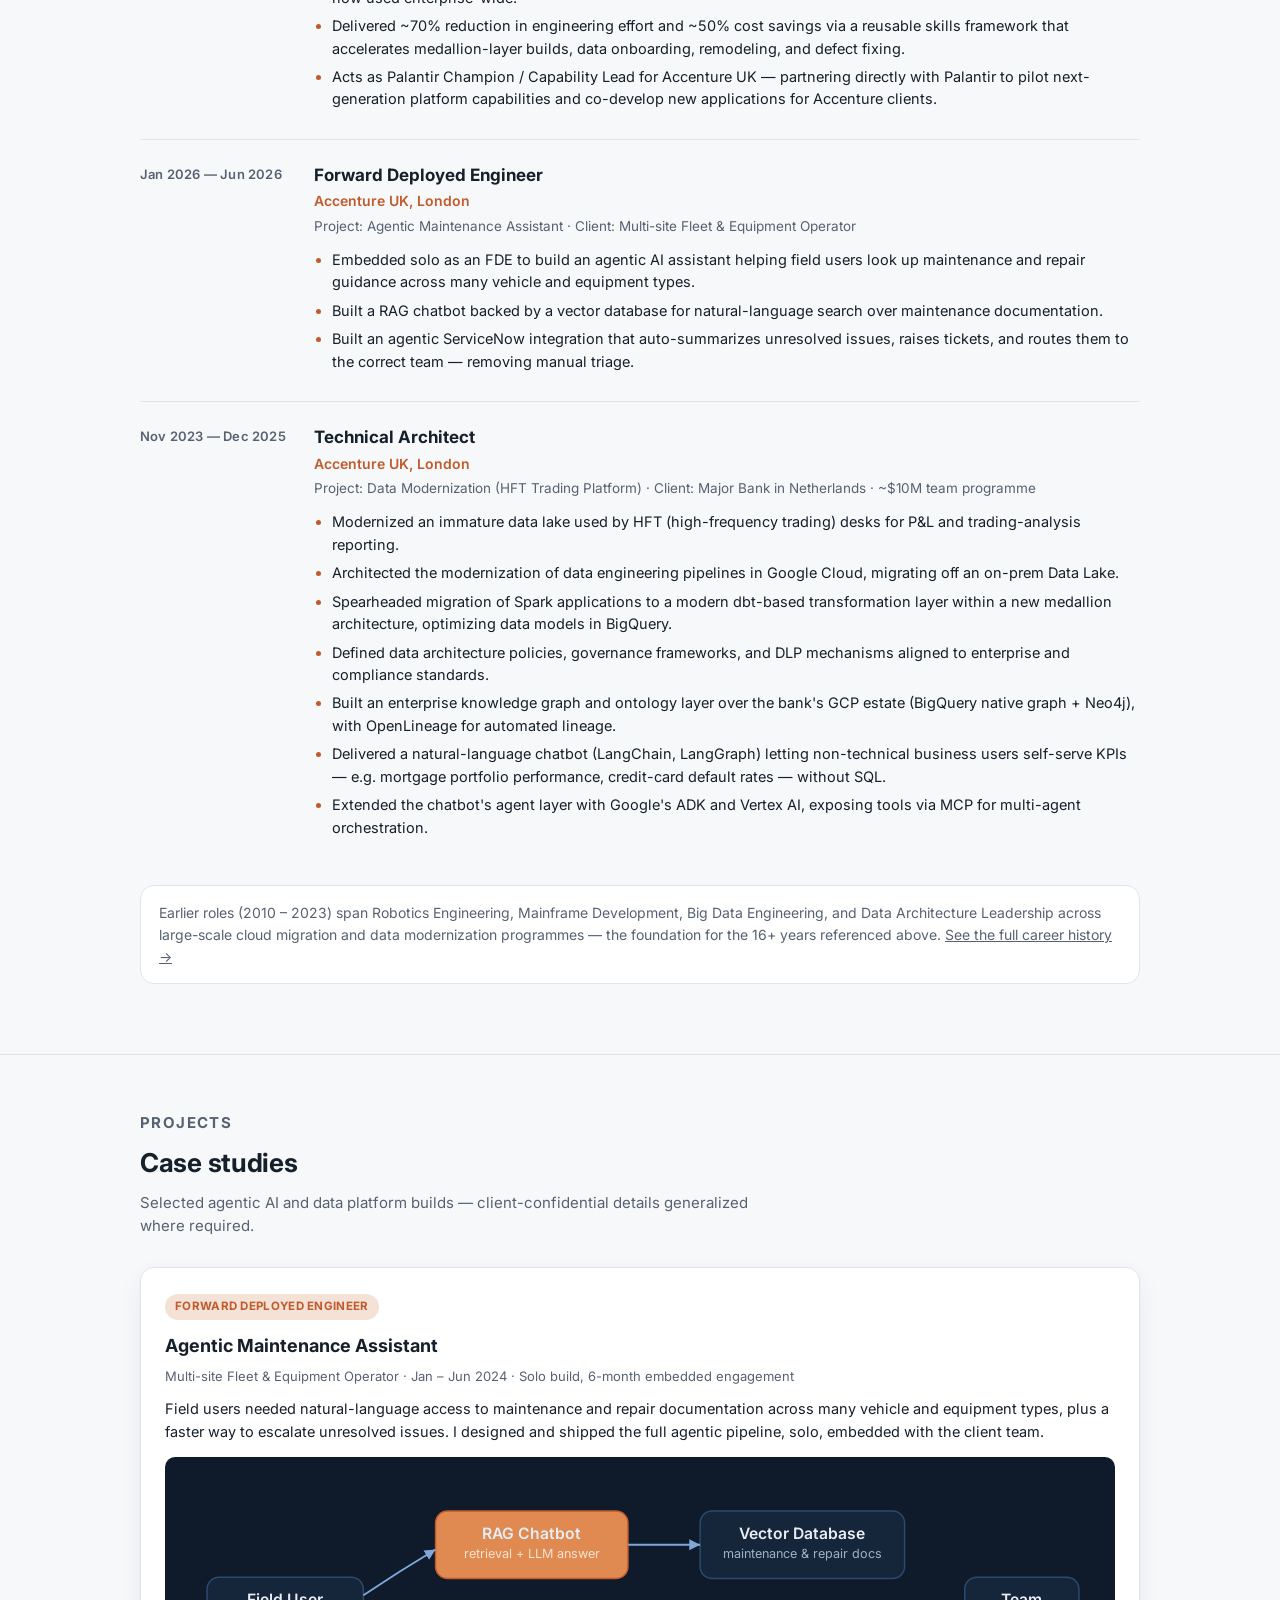
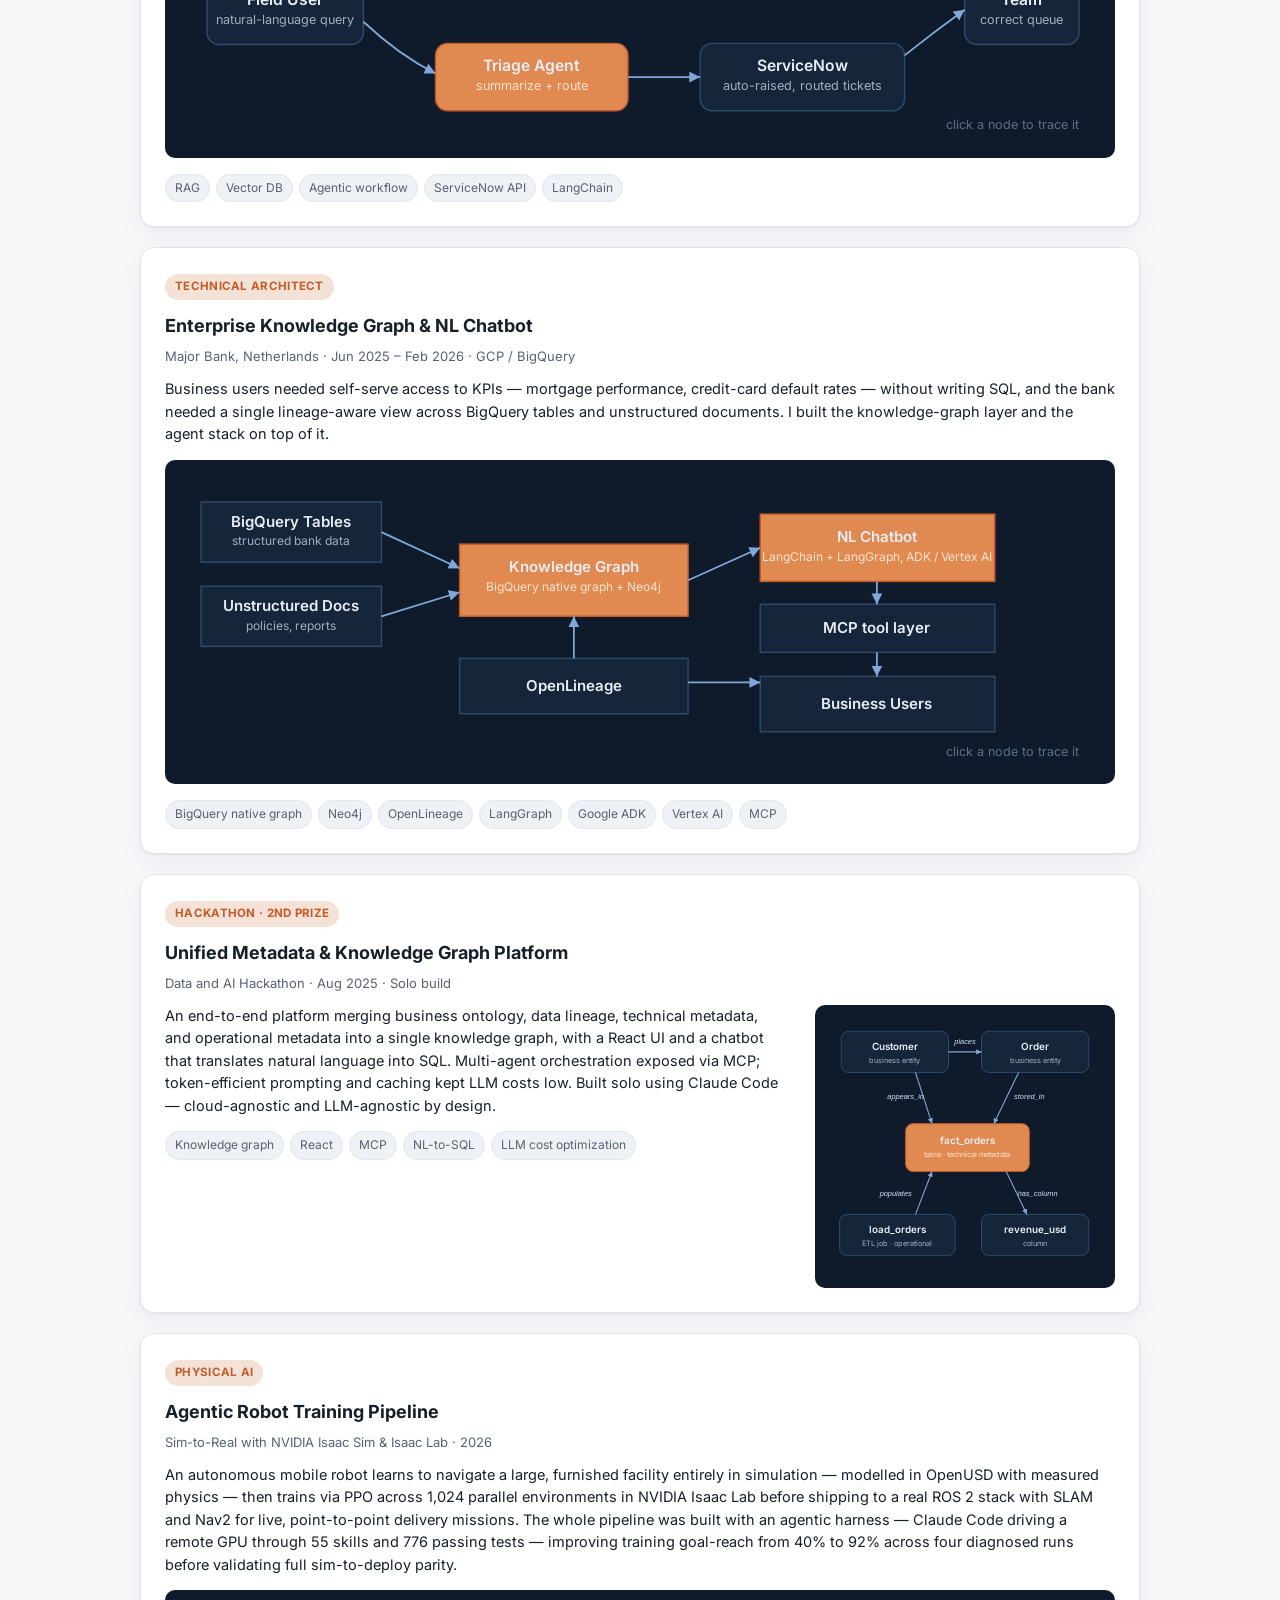
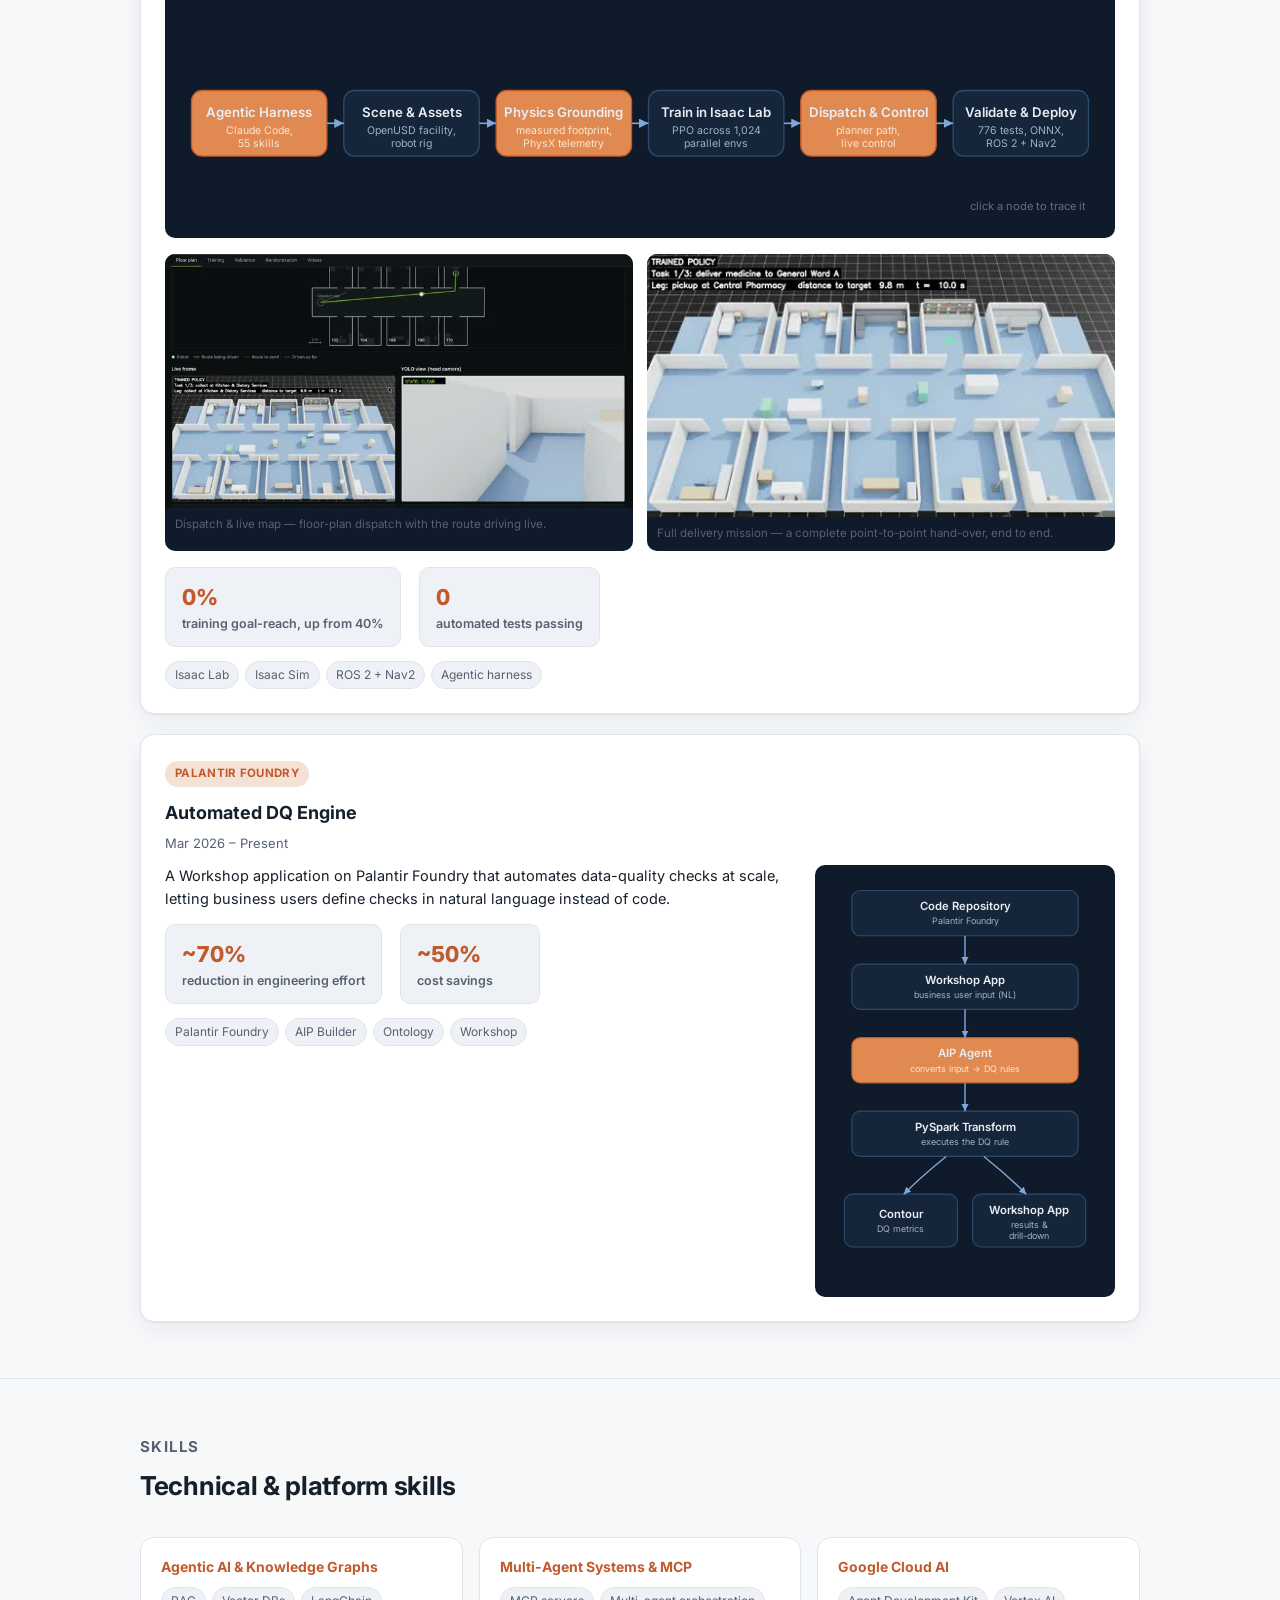
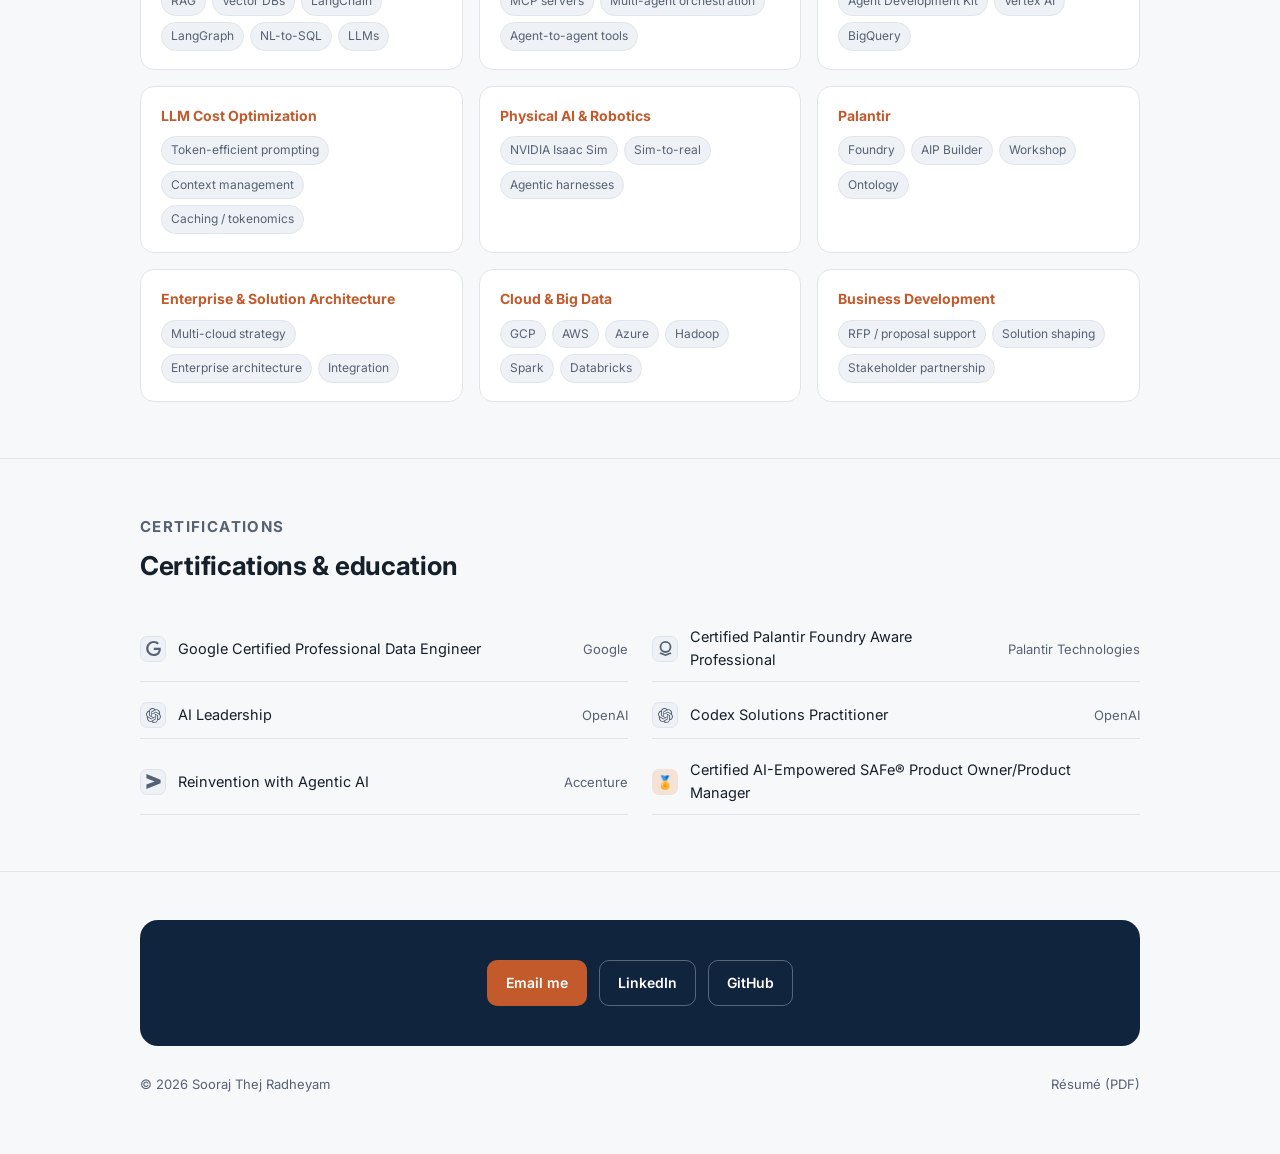
==== commit d19904d0: "Add Personal Projects & Innovation page New innovation.html lists side projects: the hackathon knowl" ====
--- a/index.html
+++ b/index.html
@@ -81,6 +81,7 @@
       <li><a href="#certifications">Certifications</a></li>
       <li><a href="#contact">Contact</a></li>
       <li><a href="experience.html">Full Career History</a></li>
+      <li><a href="innovation.html">Personal Projects &amp; Innovation</a></li>
     </ul>
     <button class="theme-toggle" id="themeToggle" aria-label="Toggle dark mode">◐</button>
   </div>
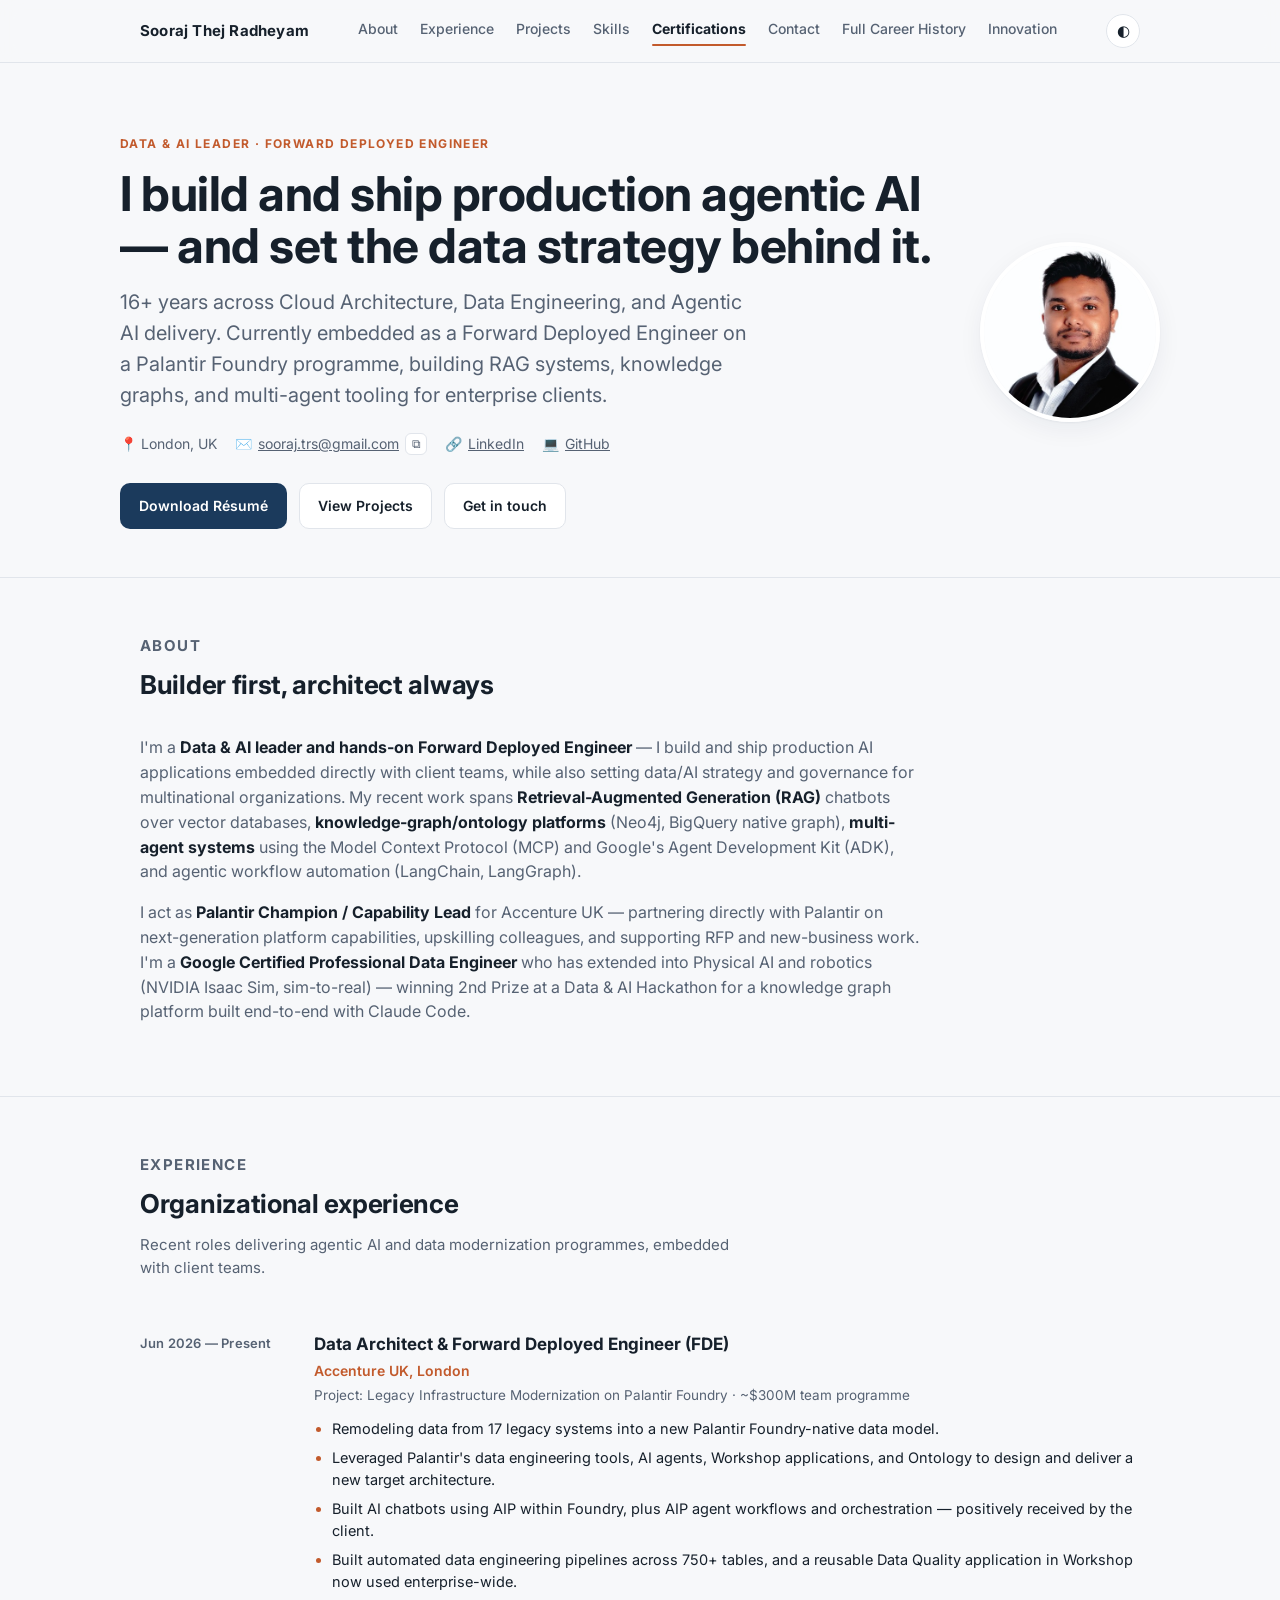
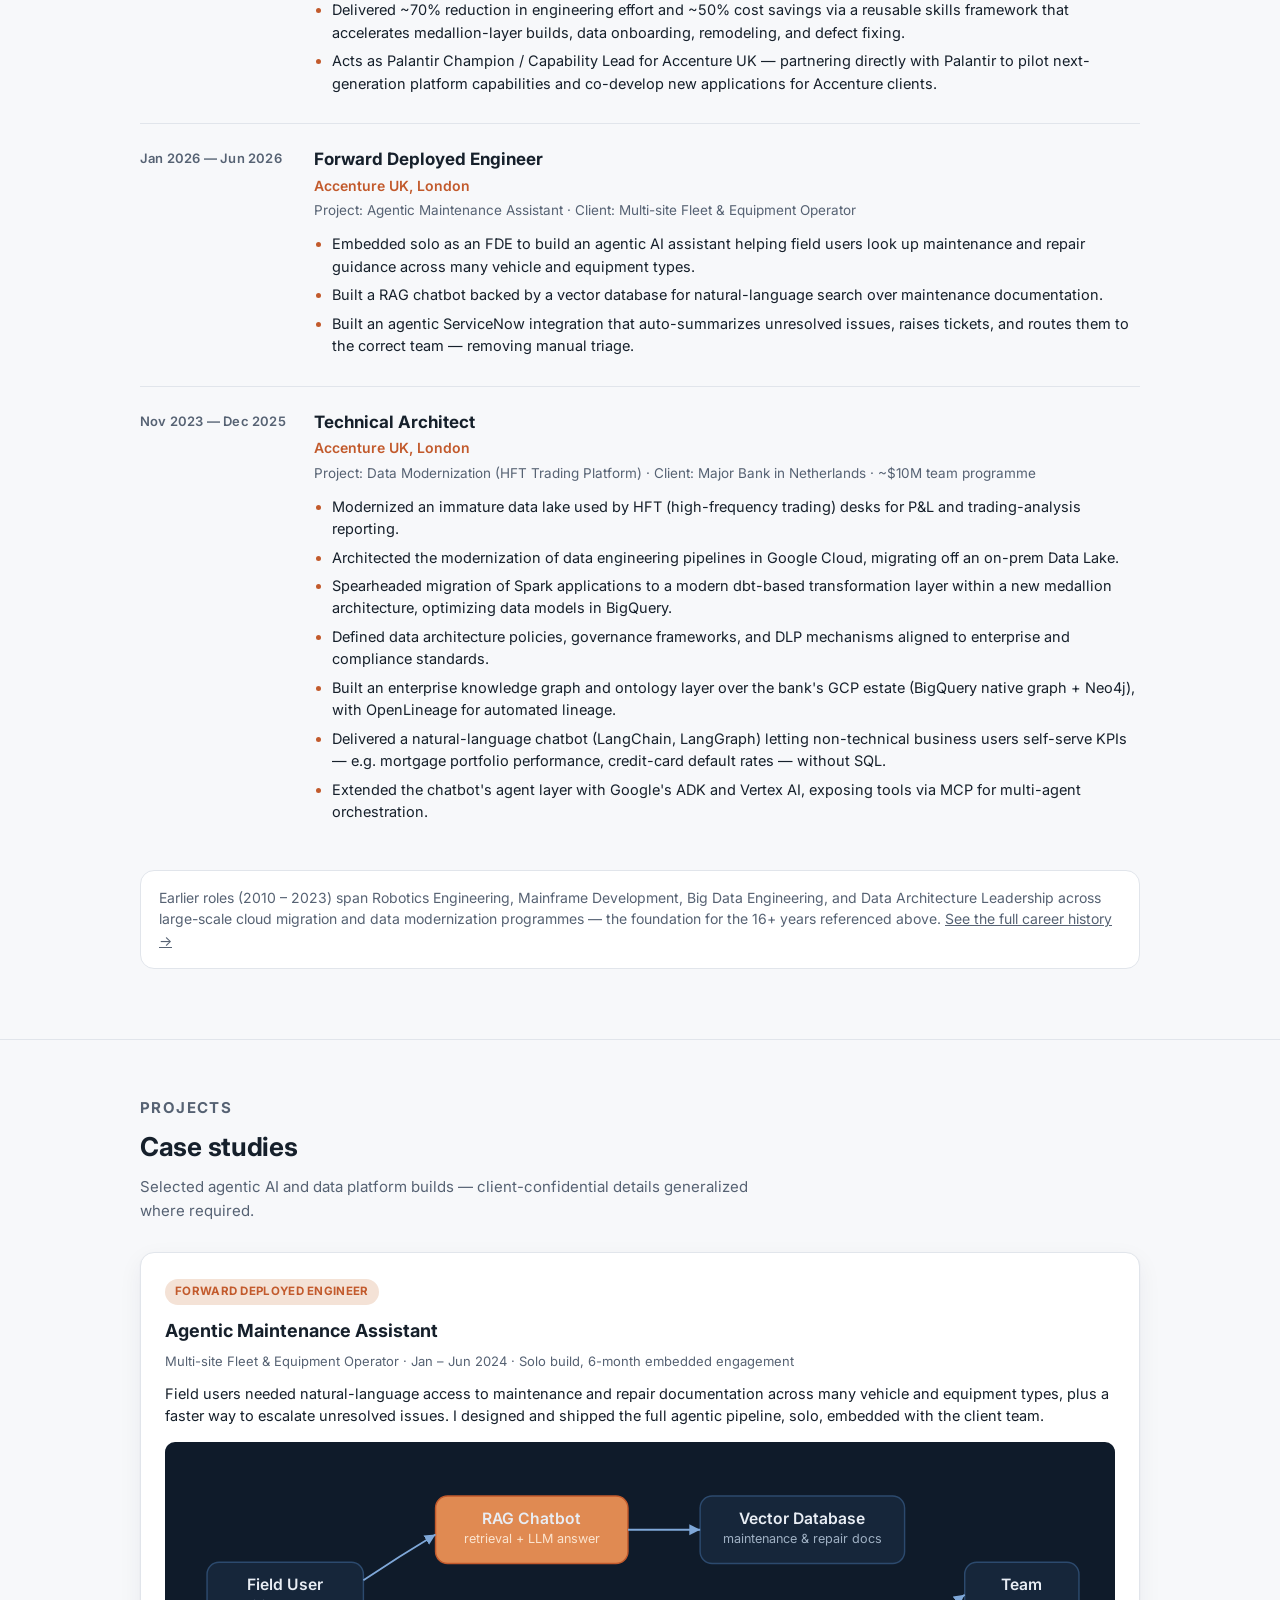
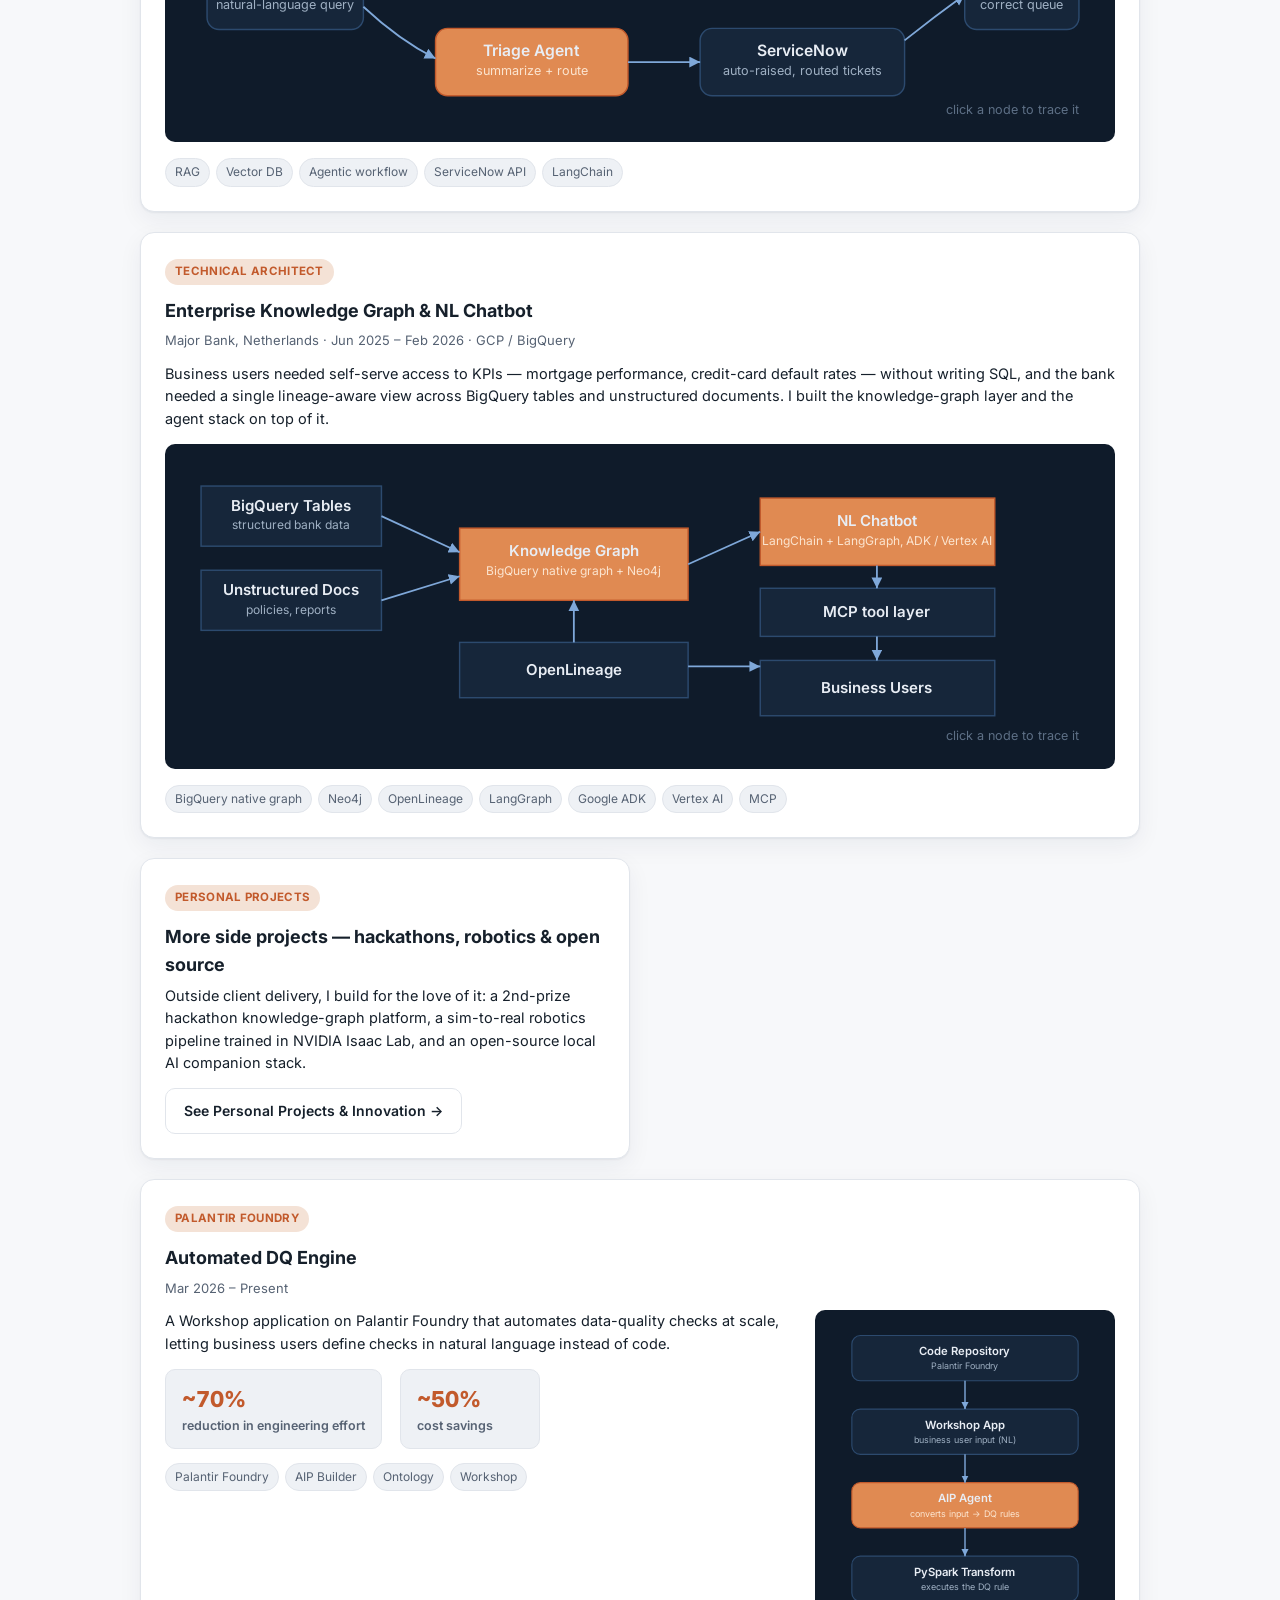
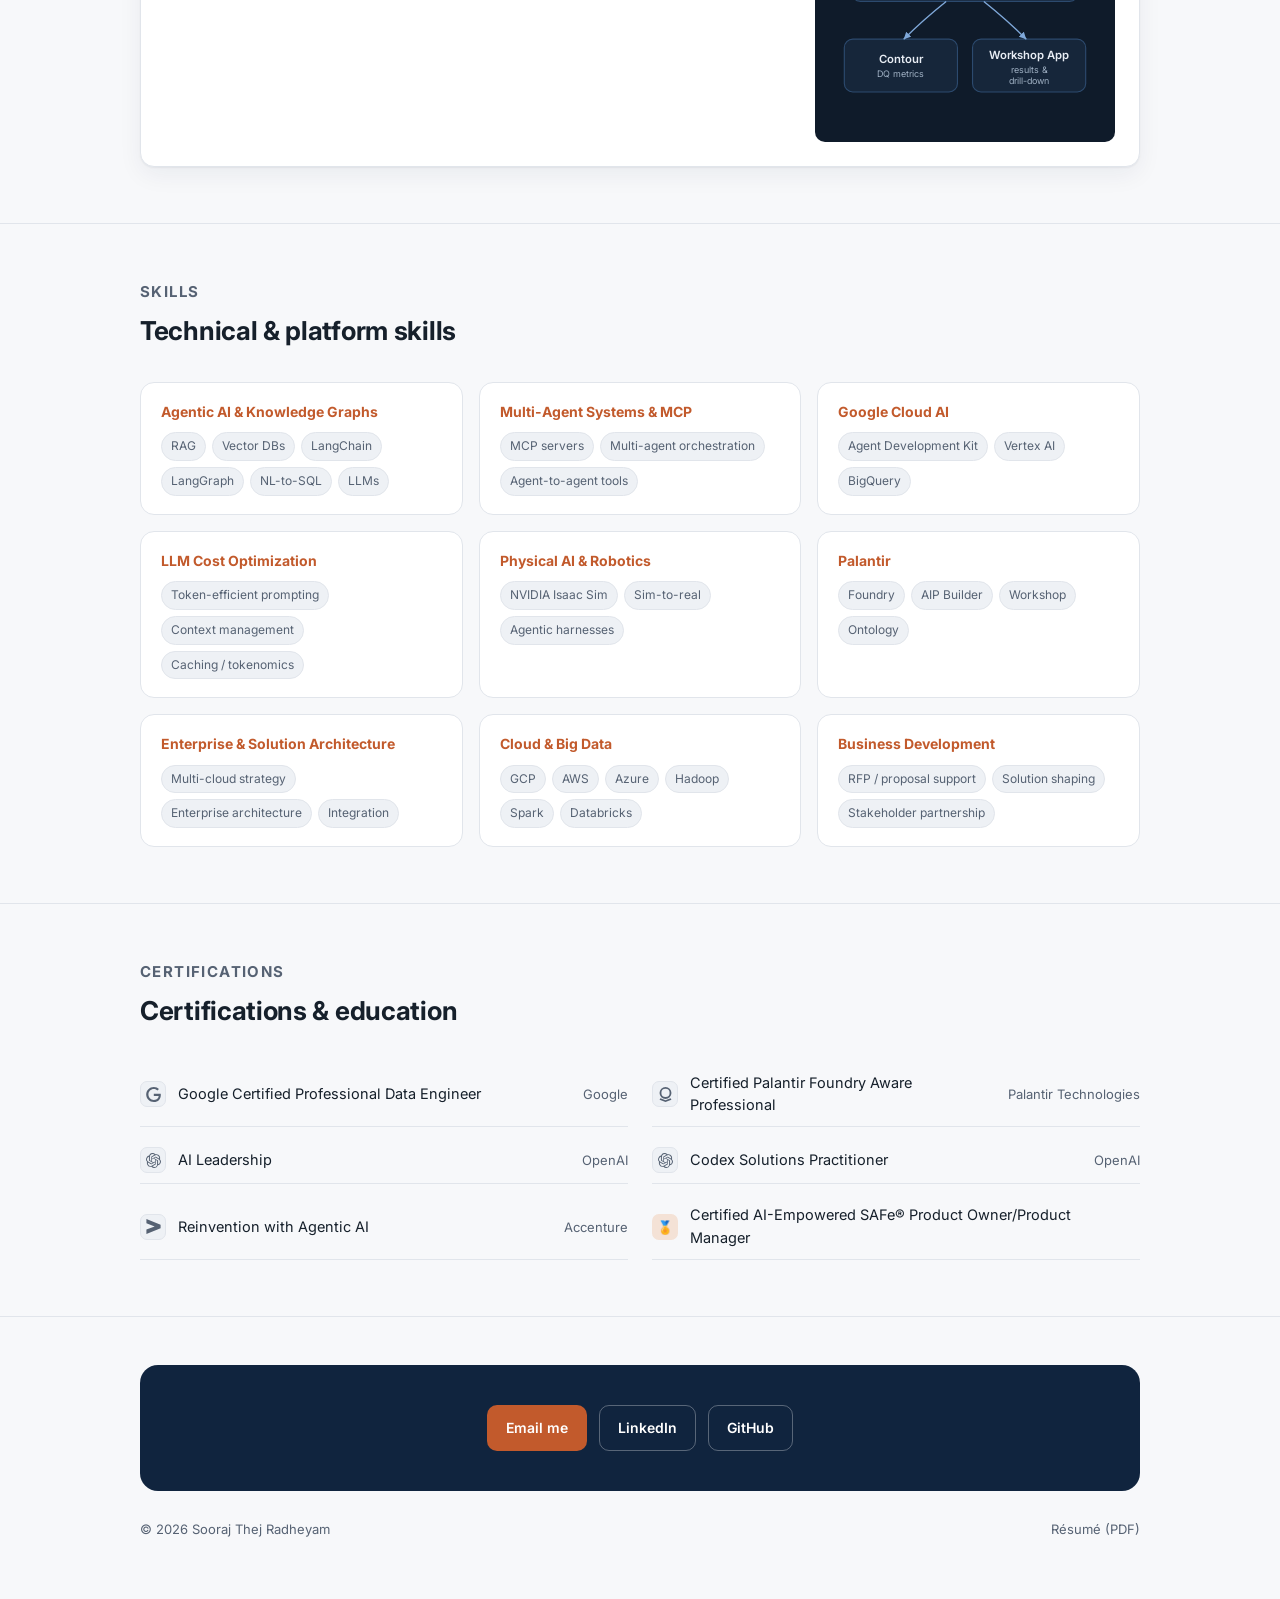
==== commit 12957b0a: "De-duplicate homepage projects, shorten nav, fix sitemap Homepage Projects section now links to the " ====
--- a/index.html
+++ b/index.html
@@ -81,7 +81,7 @@
       <li><a href="#certifications">Certifications</a></li>
       <li><a href="#contact">Contact</a></li>
       <li><a href="experience.html">Full Career History</a></li>
-      <li><a href="innovation.html">Personal Projects &amp; Innovation</a></li>
+      <li><a href="innovation.html">Innovation</a></li>
     </ul>
     <button class="theme-toggle" id="themeToggle" aria-label="Toggle dark mode">◐</button>
   </div>
@@ -358,177 +358,11 @@
           </div>
         </div>
 
-        <div class="card diagram-card reveal">
-          <span class="card-tag">Hackathon · 2nd Prize</span>
-          <h3>Unified Metadata &amp; Knowledge Graph Platform</h3>
-          <p class="meta">Data and AI Hackathon · Aug 2025 · Solo build</p>
-          <div class="card-split">
-            <div class="card-split-text">
-              <p>An end-to-end platform merging business ontology, data lineage, technical metadata, and operational metadata into a single knowledge graph, with a React UI and a chatbot that translates natural language into SQL. Multi-agent orchestration exposed via MCP; token-efficient prompting and caching kept LLM costs low. Built solo using Claude Code — cloud-agnostic and LLM-agnostic by design.</p>
-              <div class="pill-row">
-                <span class="pill">Knowledge graph</span><span class="pill">React</span><span class="pill">MCP</span><span class="pill">NL-to-SQL</span><span class="pill">LLM cost optimization</span>
-              </div>
-            </div>
-            <div class="card-split-diagram">
-              <div class="diagram-wrap">
-                <svg viewBox="0 0 320 300" xmlns="http://www.w3.org/2000/svg" role="img" aria-label="Knowledge graph: Customer and Order business entities link to a central fact_orders table, which is populated by the load_orders ETL job and has a revenue_usd column — each link labeled with its relationship">
-                  <defs>
-                    <marker id="arrow5" markerWidth="7" markerHeight="7" refX="5" refY="2.5" orient="auto"><path d="M0,0 L5,2.5 L0,5 Z" fill="#7fa8d9"/></marker>
-                  </defs>
-                  <style>
-                    .box5{fill:#16263a;stroke:#2c4a6e;stroke-width:1.2;}
-                    .lbl5{fill:#e8edf4;font-family:Inter,sans-serif;font-size:12px;font-weight:600;}
-                    .sub5{fill:#9fb0c3;font-family:Inter,sans-serif;font-size:9px;}
-                    .edge5{stroke:#7fa8d9;stroke-width:1.3;fill:none;marker-end:url(#arrow5);}
-                    .accent5{fill:#e08a52;stroke:#c25a2c;}
-                    .elbl5{fill:#cfe3ff;font-family:Inter,sans-serif;font-size:9px;font-style:italic;}
-                  </style>
-
-                  <g class="dnode" data-id="n1" tabindex="0" role="button" aria-pressed="false">
-                    <rect x="10" y="10" width="130" height="50" rx="9" class="box5"/>
-                    <text x="75" y="33" class="lbl5" text-anchor="middle">Customer</text>
-                    <text x="75" y="48" class="sub5" text-anchor="middle">business entity</text>
-                  </g>
-
-                  <g class="dnode" data-id="n2" tabindex="0" role="button" aria-pressed="false">
-                    <rect x="180" y="10" width="130" height="50" rx="9" class="box5"/>
-                    <text x="245" y="33" class="lbl5" text-anchor="middle">Order</text>
-                    <text x="245" y="48" class="sub5" text-anchor="middle">business entity</text>
-                  </g>
-
-                  <g class="dnode" data-id="n3" tabindex="0" role="button" aria-pressed="false">
-                    <rect x="88" y="122" width="150" height="58" rx="9" class="box5 accent5"/>
-                    <text x="163" y="147" class="lbl5" text-anchor="middle">fact_orders</text>
-                    <text x="163" y="162" class="sub5" text-anchor="middle" style="fill:#fbe4cf;">table · technical metadata</text>
-                  </g>
-
-                  <g class="dnode" data-id="n4" tabindex="0" role="button" aria-pressed="false">
-                    <rect x="8" y="232" width="140" height="50" rx="9" class="box5"/>
-                    <text x="78" y="255" class="lbl5" text-anchor="middle">load_orders</text>
-                    <text x="78" y="270" class="sub5" text-anchor="middle">ETL job · operational</text>
-                  </g>
-
-                  <g class="dnode" data-id="n5" tabindex="0" role="button" aria-pressed="false">
-                    <rect x="180" y="232" width="130" height="50" rx="9" class="box5"/>
-                    <text x="245" y="255" class="lbl5" text-anchor="middle">revenue_usd</text>
-                    <text x="245" y="270" class="sub5" text-anchor="middle">column</text>
-                  </g>
-
-                  <path d="M140,35 L180,35" data-from="n1" data-to="n2" class="edge5 dline"/>
-                  <text x="160" y="26" class="elbl5" text-anchor="middle">places</text>
-
-                  <path d="M100,60 L120,122" data-from="n1" data-to="n3" class="edge5 dline"/>
-                  <text x="88" y="92" class="elbl5" text-anchor="middle">appears_in</text>
-
-                  <path d="M225,60 L195,122" data-from="n2" data-to="n3" class="edge5 dline"/>
-                  <text x="238" y="92" class="elbl5" text-anchor="middle">stored_in</text>
-
-                  <path d="M100,232 L120,180" data-from="n4" data-to="n3" class="edge5 dline"/>
-                  <text x="76" y="210" class="elbl5" text-anchor="middle">populates</text>
-
-                  <path d="M210,180 L235,232" data-from="n3" data-to="n5" class="edge5 dline"/>
-                  <text x="248" y="210" class="elbl5" text-anchor="middle">has_column</text>
-                </svg>
-              </div>
-            </div>
-          </div>
-        </div>
-
-        <div class="card diagram-card reveal">
-          <span class="card-tag">Physical AI</span>
-          <h3>Agentic Robot Training Pipeline</h3>
-          <p class="meta">Sim-to-Real with NVIDIA Isaac Sim &amp; Isaac Lab · 2026</p>
-          <p>An autonomous mobile robot learns to navigate a large, furnished facility entirely in simulation — modelled in OpenUSD with measured physics — then trains via PPO across 1,024 parallel environments in NVIDIA Isaac Lab before shipping to a real ROS&nbsp;2 stack with SLAM and Nav2 for live, point-to-point delivery missions. The whole pipeline was built with an agentic harness — Claude Code driving a remote GPU through 55 skills and 776 passing tests — improving training goal-reach from 40% to 92% across four diagnosed runs before validating full sim-to-deploy parity.</p>
-
-          <div class="diagram-wrap">
-            <svg viewBox="0 0 864 200" xmlns="http://www.w3.org/2000/svg" role="img" aria-label="Process flow: an agentic harness of Claude Code and skills drives scene and asset creation, physics grounding, training in Isaac Lab, dispatch and control, then validation and deployment">
-              <defs>
-                <marker id="arrow3" markerWidth="8" markerHeight="8" refX="6" refY="3" orient="auto"><path d="M0,0 L6,3 L0,6 Z" fill="#7fa8d9"/></marker>
-              </defs>
-              <style>
-                .box3{fill:#16263a;stroke:#2c4a6e;stroke-width:1.2;}
-                .lbl3{fill:#e8edf4;font-family:Inter,sans-serif;font-size:12.5px;font-weight:600;}
-                .sub3{fill:#9fb0c3;font-family:Inter,sans-serif;font-size:10px;}
-                .sub3A{fill:#fbe4cf;font-family:Inter,sans-serif;font-size:10px;}
-                .edge3{stroke:#7fa8d9;stroke-width:1.5;fill:none;marker-end:url(#arrow3);}
-                .accent3{fill:#e08a52;stroke:#c25a2c;}
-              </style>
-
-              <g class="dnode" data-id="n1" tabindex="0" role="button" aria-pressed="false">
-                <rect x="8" y="78" width="128" height="62" rx="10" class="box3 accent3"/>
-                <text x="72" y="103" class="lbl3" text-anchor="middle">Agentic Harness</text>
-                <text x="72" y="119" class="sub3A" text-anchor="middle">Claude Code,</text>
-                <text x="72" y="131" class="sub3A" text-anchor="middle">55 skills</text>
-              </g>
-
-              <g class="dnode" data-id="n2" tabindex="0" role="button" aria-pressed="false">
-                <rect x="152" y="78" width="128" height="62" rx="10" class="box3"/>
-                <text x="216" y="103" class="lbl3" text-anchor="middle">Scene &amp; Assets</text>
-                <text x="216" y="119" class="sub3" text-anchor="middle">OpenUSD facility,</text>
-                <text x="216" y="131" class="sub3" text-anchor="middle">robot rig</text>
-              </g>
-
-              <g class="dnode" data-id="n3" tabindex="0" role="button" aria-pressed="false">
-                <rect x="296" y="78" width="128" height="62" rx="10" class="box3 accent3"/>
-                <text x="360" y="103" class="lbl3" text-anchor="middle">Physics Grounding</text>
-                <text x="360" y="119" class="sub3A" text-anchor="middle">measured footprint,</text>
-                <text x="360" y="131" class="sub3A" text-anchor="middle">PhysX telemetry</text>
-              </g>
-
-              <g class="dnode" data-id="n4" tabindex="0" role="button" aria-pressed="false">
-                <rect x="440" y="78" width="128" height="62" rx="10" class="box3"/>
-                <text x="504" y="103" class="lbl3" text-anchor="middle">Train in Isaac Lab</text>
-                <text x="504" y="119" class="sub3" text-anchor="middle">PPO across 1,024</text>
-                <text x="504" y="131" class="sub3" text-anchor="middle">parallel envs</text>
-              </g>
-
-              <g class="dnode" data-id="n5" tabindex="0" role="button" aria-pressed="false">
-                <rect x="584" y="78" width="128" height="62" rx="10" class="box3 accent3"/>
-                <text x="648" y="103" class="lbl3" text-anchor="middle">Dispatch &amp; Control</text>
-                <text x="648" y="119" class="sub3A" text-anchor="middle">planner path,</text>
-                <text x="648" y="131" class="sub3A" text-anchor="middle">live control</text>
-              </g>
-
-              <g class="dnode" data-id="n6" tabindex="0" role="button" aria-pressed="false">
-                <rect x="728" y="78" width="128" height="62" rx="10" class="box3"/>
-                <text x="792" y="103" class="lbl3" text-anchor="middle">Validate &amp; Deploy</text>
-                <text x="792" y="119" class="sub3" text-anchor="middle">776 tests, ONNX,</text>
-                <text x="792" y="131" class="sub3" text-anchor="middle">ROS 2 + Nav2</text>
-              </g>
-
-              <path d="M136,109 L152,109" data-from="n1" data-to="n2" class="edge3 dline"/>
-              <path d="M280,109 L296,109" data-from="n2" data-to="n3" class="edge3 dline"/>
-              <path d="M424,109 L440,109" data-from="n3" data-to="n4" class="edge3 dline"/>
-              <path d="M568,109 L584,109" data-from="n4" data-to="n5" class="edge3 dline"/>
-              <path d="M712,109 L728,109" data-from="n5" data-to="n6" class="edge3 dline"/>
-              <text x="854" y="191" text-anchor="end" class="diagram-hint">click a node to trace it</text>
-            </svg>
-          </div>
-
-          <div class="mini-gallery">
-            <figure>
-              <video src="assets/robot-training/control_centre_dispatch.mp4" poster="assets/robot-training/control_centre_dispatch_poster.jpg" autoplay muted loop playsinline preload="none" aria-label="Control centre dispatch and live map">
-                <source src="assets/robot-training/control_centre_dispatch.webm" type="video/webm">
-                <source src="assets/robot-training/control_centre_dispatch.mp4" type="video/mp4">
-              </video>
-              <figcaption>Dispatch &amp; live map — floor-plan dispatch with the route driving live.</figcaption>
-            </figure>
-            <figure>
-              <video src="assets/robot-training/mission_delivery.mp4" poster="assets/robot-training/mission_delivery_poster.jpg" autoplay muted loop playsinline preload="none" aria-label="Full delivery mission">
-                <source src="assets/robot-training/mission_delivery.webm" type="video/webm">
-                <source src="assets/robot-training/mission_delivery.mp4" type="video/mp4">
-              </video>
-              <figcaption>Full delivery mission — a complete point-to-point hand-over, end to end.</figcaption>
-            </figure>
-          </div>
-
-          <div class="impact-row">
-            <div class="impact"><div class="num counter" data-prefix="" data-target="92" data-suffix="%">0%</div><div class="lbl">training goal-reach, up from 40%</div></div>
-            <div class="impact"><div class="num counter" data-prefix="" data-target="776" data-suffix="">0</div><div class="lbl">automated tests passing</div></div>
-          </div>
-          <div class="pill-row" style="margin-top:14px;">
-            <span class="pill">Isaac Lab</span><span class="pill">Isaac Sim</span><span class="pill">ROS 2 + Nav2</span><span class="pill">Agentic harness</span>
-          </div>
+        <div class="card reveal">
+          <span class="card-tag">Personal Projects</span>
+          <h3>More side projects — hackathons, robotics &amp; open source</h3>
+          <p>Outside client delivery, I build for the love of it: a 2nd-prize hackathon knowledge-graph platform, a sim-to-real robotics pipeline trained in NVIDIA Isaac Lab, and an open-source local AI companion stack.</p>
+          <a class="btn btn-ghost" href="innovation.html">See Personal Projects &amp; Innovation →</a>
         </div>
 
         <div class="card diagram-card reveal">
